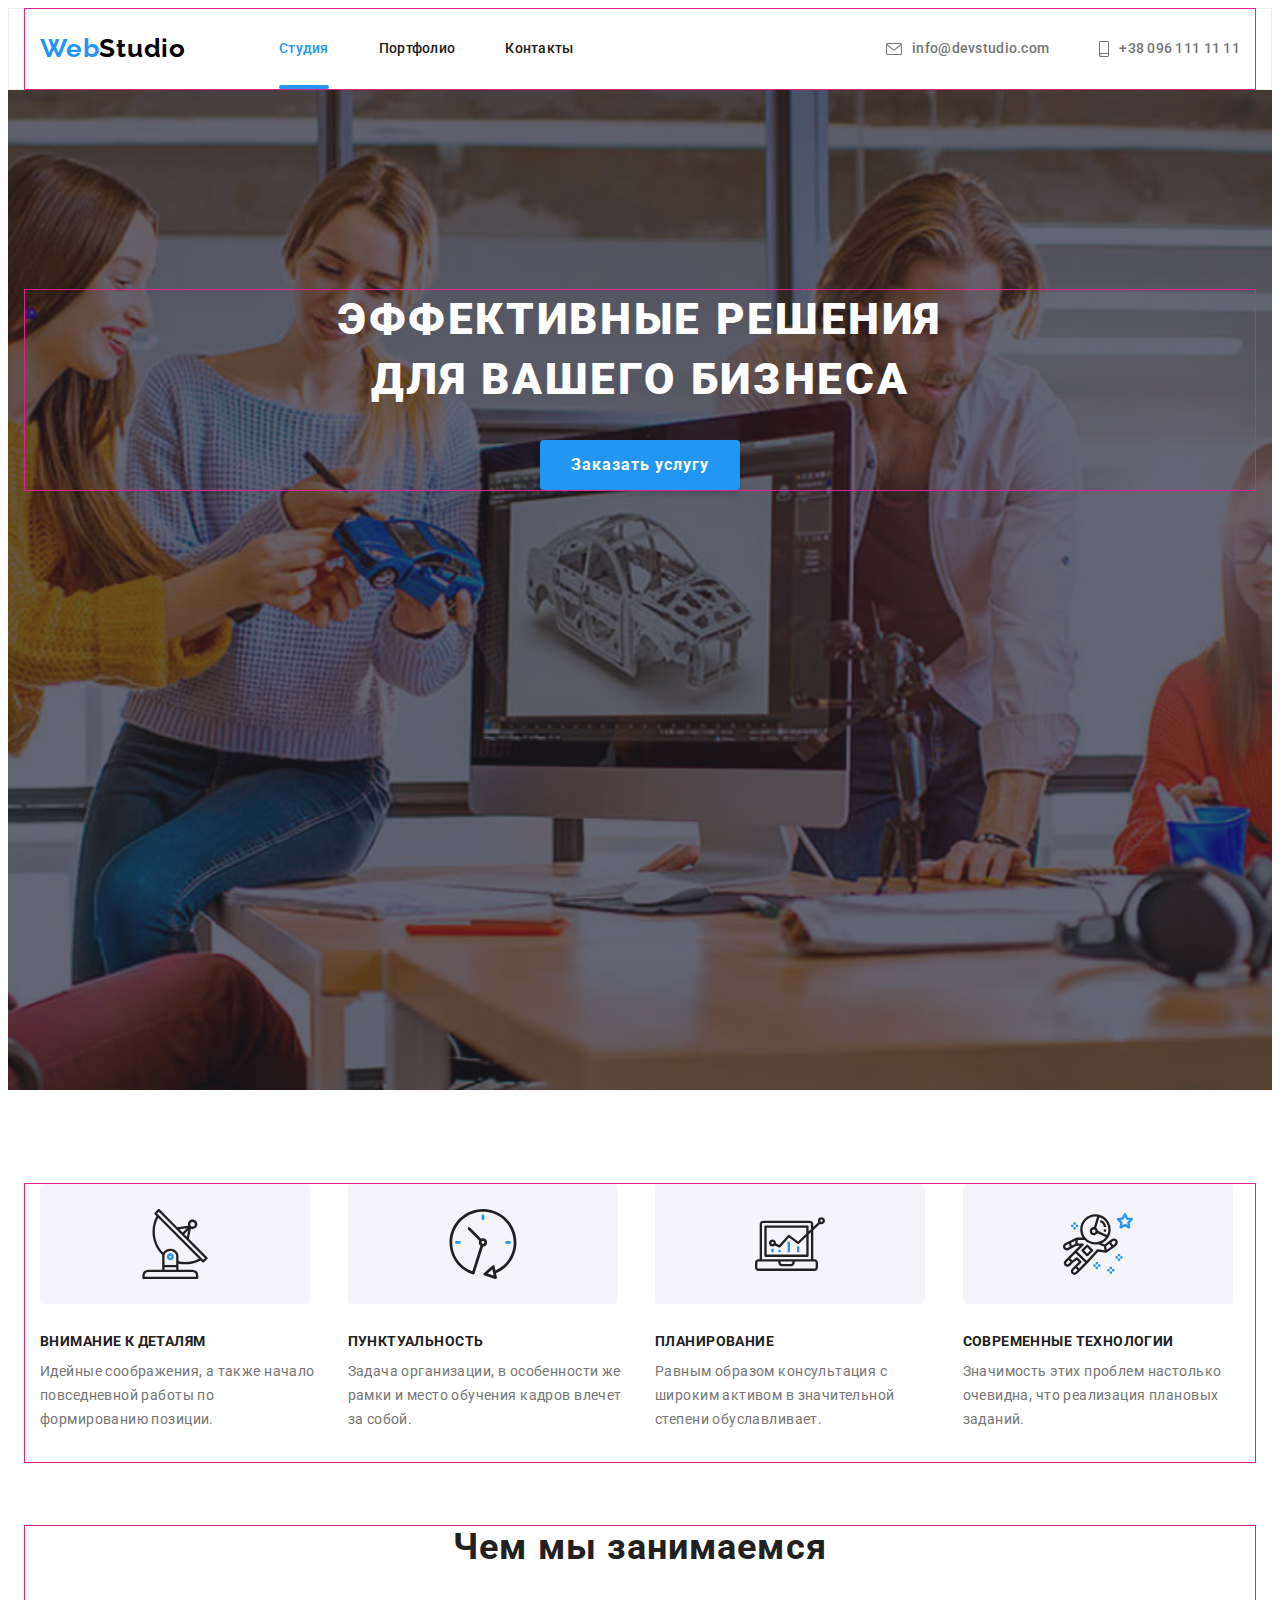
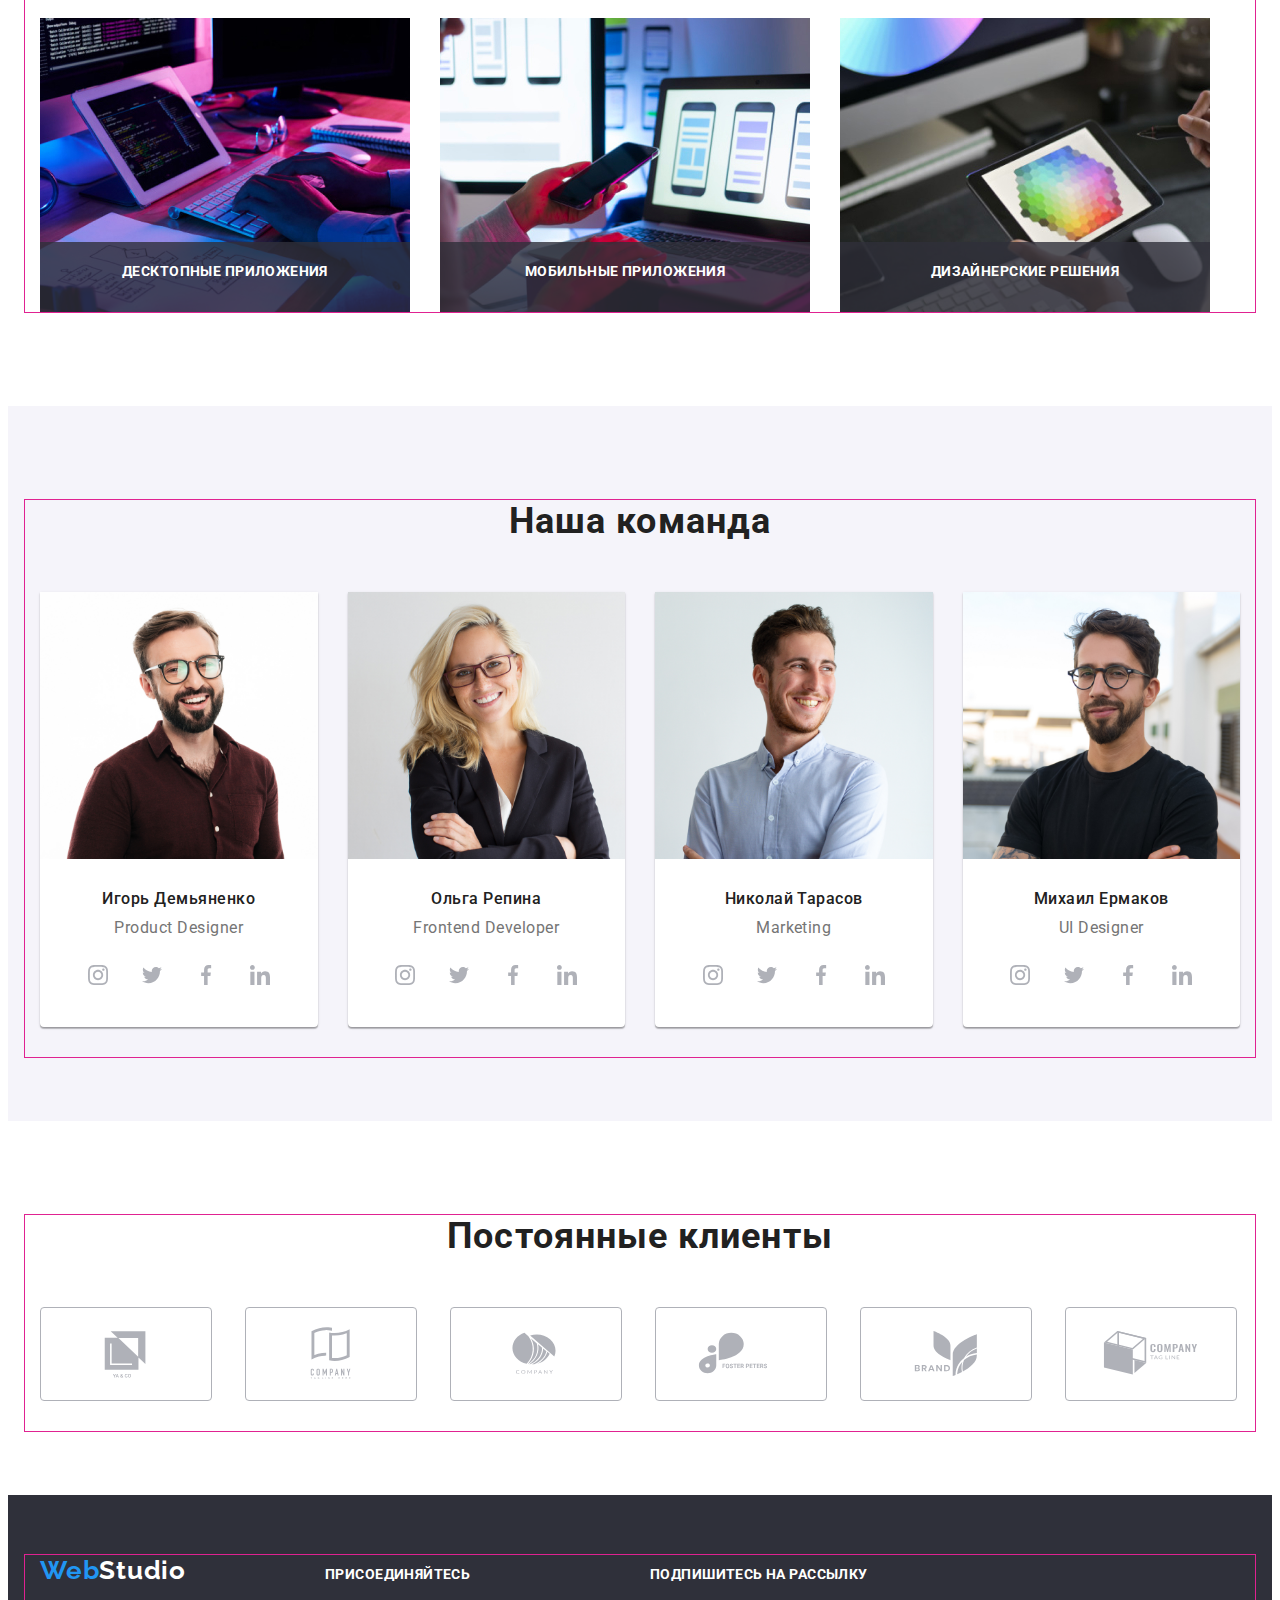
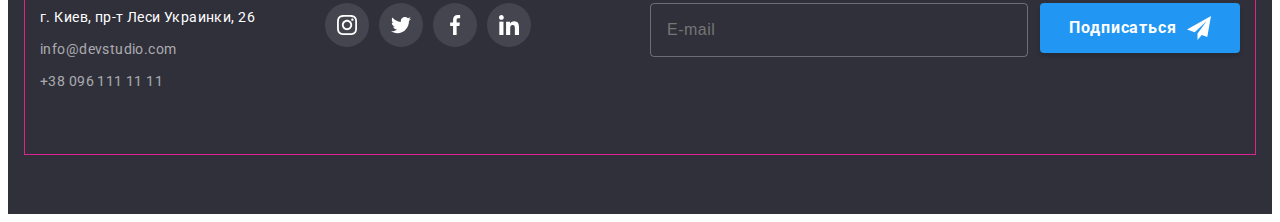
==== index.html @ 2e489c4f "add modal" ====
<!DOCTYPE html>
<html lang="ru">
<head>
    <meta charset="UTF-8">
    <meta http-equiv="X-UA-Compatible" content="IE=edge">
    <meta name="viewport" content="width=device-width, initial-scale=1.0">
    <link rel="preconnect" href="https://fonts.googleapis.com">
    <link rel="preconnect" href="https://fonts.gstatic.com" crossorigin>
    <link href="https://fonts.googleapis.com/css2?family=Raleway:wght@700&family=Roboto:wght@400;500;700;900&display=swap"
        rel="stylesheet">
        <link rel="stylesheet" href="https://cdnjs.cloudflare.com/ajax/libs/modern-normalize/1.1.0/modern-normalize.min.css"
            integrity="sha512-wpPYUAdjBVSE4KJnH1VR1HeZfpl1ub8YT/NKx4PuQ5NmX2tKuGu6U/JRp5y+Y8XG2tV+wKQpNHVUX03MfMFn9Q=="
            crossorigin="anonymous" referrerpolicy="no-referrer" />
       <link rel="stylesheet" href="./css/main.min.css">
    <title>Студия</title>
</head>
<body>
   <header class="header">
       <div class="container container--top">
       <nav class="navigation">
           <a href="" lang="en" class="logo logo--dark link"> <span class="logo__accent">Web</span>Studio</a>
           <ul class="nav-list list"> 
               <li class="nav__item"><a href="" class="nav__link link current">Студия</a></li>
               <li class="nav__item"><a href="./portfolio.html" class="nav__link link">Портфолио</a></li>
               <li class="nav__item"><a href="" class="nav__link link">Контакты</a></li>
           </ul>
       </nav>
            <ul class="list-contacts list">
                <li class="list-contacts__item list-contacts__item--top">
                    <a href="mailto:info@devstudio.com" class="list-contacts__link link current "> 
                <svg class="list-contacts__icon icon-envelope" width="16" height="12">
                    <use href="./images/icons.svg#icon-envelope"></use>
                </svg>  info@devstudio.com</a>
                </li>
                <li class="list-contacts__item">
                        <a href="tel:+380961111111" class="list-contacts__link link ">
                        <svg class="list-contacts__icon icon-smartphone" width="10" height="16">
                            <use href="./images/icons.svg#icon-smartphone"></use>
                        </svg> +38 096 111 11 11</a>
                    </li>
            </ul>
        </div>
          </header>
   <main>
      <section class="hero section">
          <div class="container ">
          <h1 class="hero__title title title--light">Эффективные решения для вашего бизнеса</h1>
          <button type="button" class="hero__btn btn" data-modal-open >Заказать услугу</button>
          </div>
      </section> 
      <section class="feature section">
        <div class="container">
          <h2  class="feature-top__title title title--dark visually-hidden">Преимущества</h2>
          <ul class="feature-list list">
              <li class="feature-list__item">
                  <div class="feature-gallery">
                    <svg class="feature-gallery__icon icon-antenna" width="70" height="70">
                    <use href="./images/icons.svg#icon-antenna-1"></use>
                </svg></div>
                  <h3 class="feature-bottom__title title title--dark">Внимание к деталям</h3>
                  <p class="feature__text">Идейные соображения, а также начало повседневной работы по формированию позиции.</p>
              </li>
              <li class="feature-list__item">
                <div class="feature-gallery">
                <svg class="feature-gallery__icon icon-clock" width="70" height="70">
                    <use href="./images/icons.svg#icon-clock-1"></use>
                </svg></div>
                  <h3 class="feature-bottom__title title title--dark">Пунктуальность</h3>
                  <p class="feature__text">Задача организации, в особенности  же рамки и место обучения кадров  влечет за собой.</p>
              </li>
              <li class="feature-list__item">
                <div class="feature-gallery">
                <svg class="feature-gallery__icon icon-diagram" width="70" height="70">
                    <use href="./images/icons.svg#icon-diagram-1"></use>
                </svg></div>
                  <h3 class="feature-bottom__title title title--dark">Планирование</h3>
                  <p class="feature__text">Равным образом консультация с  широким активом в значительной степени обуславливает.</p>
              </li>
              <li class="feature-list__item">
                <div class="feature-gallery">
                <svg class="feature-gallery__icon icon-astronaut" width="70" height="70">
                    <use href="./images/icons.svg#icon-astronaut-1"></use>
                </svg></div>
                  <h3 class="feature-bottom__title title title--dark">Современные технологии</h3>
                  <p class="feature__text">Значимость этих проблем настолько  очевидна, что реализация плановых заданий.</p>
              </li>
          </ul>
          </div>
      </section>
      <section class="work section">
          <div class="container">
          <h2 class="work-top__title title title--dark">Чем мы занимаемся</h2>
          <ul class="work-list list">
              <li class="work-list__item">
                <div class="work-thumb">
                    <img src="./images/box1.jpg" alt="работа с ноутбуками" width="370">
                <div class="work-thumb__title">
                    <h3 class="work-bottom__title title title--light">Десктопные приложения</h3>
                </div>
                </div>
            </li>
              <li class="work-list__item">
                  <div class="work-thumb">
                  <img src="./images/box2.jpg" alt="работа со сматрфоном" width="370">
                <div class="work-thumb__title">
                    <h3 class="work-bottom__title title title--light">Мобильные приложения</h3>
                </div>
                </div>
            </li>
              <li class="work-list__item">
                  <div class="work-thumb">
                  <img src="./images/box3.jpg" alt="работа с планшетом" width="370">
                <div class="work-thumb__title">
                    <h3 class="work-bottom__title title title--light">Дизайнерские решения</h3>
                </div>
                </div>
            </li>
          </ul>
        </div>
      </section>
      <section class="team section">
          <div class="container">
          <h2 class="team-top__title title title--dark">Наша команда</h2>
          <ul class="team-list list">
              <li class="team-list__item">
                  <img class="team-list__img" src="./images/photo1.jpg" alt="Product Designer" width="270">
                  <h3 class="team-bottom__title title title--dark">Игорь Демьяненко</h3>
                  <p lang="en" class="team-list__text">Product Designer</p>
                  <ul class="soc-list  list">
                      <li class="soc-list__item "><a class="soc-list__link soc-list__link--white" href="">
                          <svg class="soc-list__icon soc-list__icon--grey" width="20" height="20">
                        <use href="./images/icons.svg#icon-instagram-2"></use>
                    </svg></a></li>
                      <li class="soc-list__item "><a class="soc-list__link soc-list__link--white" href="">
                          <svg class="soc-list__icon soc-list__icon--grey" width="20" height="20">
                        <use href="./images/icons.svg#icon-twitter-1"></use>
                    </svg></a></li>
                      <li class="soc-list__item "><a class="soc-list__link soc-list__link--white" href="">
                          <svg class="soc-list__icon soc-list__icon--grey" width="20" height="20">
                        <use href="./images/icons.svg#icon-facebook-1"></use>
                    </svg></a></li>
                      <li class="soc-list__item "><a class="soc-list__link soc-list__link--white" href="">
                          <svg class="soc-list__icon soc-list__icon--grey" width="20" height="20">
                        <use href="./images/icons.svg#icon-linkedin-1"></use>
                    </svg></a></li>
                  </ul>
              </li>
              <li class="team-list__item">
                  <img class="team-list__img" src="./images/photo2.jpg" alt="Ольга Репин" width="270">
                  <h3 class="team-bottom__title title title--dark">Ольга Репина</h3>
                  <p lang="en" class="team-list__text">Frontend Developer</p>
                <ul class="soc-list  list">
                    <li class="soc-list__item "><a class="soc-list__link soc-list__link--white " href="">
                            <svg class="soc-list__icon soc-list__icon--grey" width="20" height="20">
                                <use href="./images/icons.svg#icon-instagram-2"></use>
                            </svg></a></li>
                    <li class="soc-list__item "><a class="soc-list__link soc-list__link--white" href="">
                            <svg class="soc-list__icon soc-list__icon--grey" width="20" height="20">
                                <use href="./images/icons.svg#icon-twitter-1"></use>
                            </svg></a></li>
                    <li class="soc-list__item "><a class="soc-list__link soc-list__link--white" href="">
                            <svg class="soc-list__icon soc-list__icon--grey" width="20" height="20">
                                <use href="./images/icons.svg#icon-facebook-1"></use>
                            </svg></a></li>
                    <li class="soc-list__item "><a class="soc-list__link soc-list__link--white" href="">
                            <svg class="soc-list__icon soc-list__icon--grey" width="20" height="20">
                                <use href="./images/icons.svg#icon-linkedin-1"></use>
                            </svg></a></li>
                </ul>
              </li>
              <li class="team-list__item">
                  <img class="team-list__img" src="./images/photo3.jpg" alt="Николай Тарасов" width="270">
                  <h3 class="team-bottom__title title title--dark">Николай Тарасов</h3>
                  <p lang="en" class="team-list__text">Marketing</p>
                <ul class="soc-list  list">
                    <li class="soc-list__item"><a class="soc-list__link soc-list__link--white" href="">
                            <svg class="soc-list__icon soc-list__icon--grey" width="20" height="20">
                                <use href="./images/icons.svg#icon-instagram-2"></use>
                            </svg></a></li>
                    <li class="soc-list__item"><a class="soc-list__link soc-list__link--white" href="">
                            <svg class="soc-list__icon soc-list__icon--grey" width="20" height="20">
                                <use href="./images/icons.svg#icon-twitter-1"></use>
                            </svg></a></li>
                    <li class="soc-list__item"><a class="soc-list__link soc-list__link--white" href="">
                            <svg class="soc-list__icon soc-list__icon--grey" width="20" height="20">
                                <use href="./images/icons.svg#icon-facebook-1"></use>
                            </svg></a></li>
                    <li class="soc-list__item"><a class="soc-list__link soc-list__link--white" href="">
                            <svg class="soc-list__icon soc-list__icon--grey" width="20" height="20">
                                <use href="./images/icons.svg#icon-linkedin-1"></use>
                            </svg></a></li>
                </ul>
              </li>
              <li class="team-list__item">
                  <img class="team-list__img" src="./images/photo4.jpg" alt="Михаил Ермаков" width="270">
                  <h3 class="team-bottom__title title title--dark">Михаил Ермаков</h3>
                  <p lang="en" class="team-list__text">UI Designer</p>
                <ul class="soc-list  list">
                    <li class="soc-list__item"><a class="soc-list__link soc-list__link--white" href="">
                            <svg class="soc-list__icon soc-list__icon--grey" width="20" height="20">
                                <use href="./images/icons.svg#icon-instagram-2"></use>
                            </svg></a></li>
                    <li class="soc-list__item"><a class="soc-list__link soc-list__link--white" href="">
                            <svg class="soc-list__icon soc-list__icon--grey" width="20" height="20">
                                <use href="./images/icons.svg#icon-twitter-1"></use>
                            </svg></a></li>
                    <li class="soc-list__item"><a class="soc-list__link soc-list__link--white" href="">
                            <svg class="soc-list__icon soc-list__icon--grey" width="20" height="20">
                                <use href="./images/icons.svg#icon-facebook-1"></use>
                            </svg></a></li>
                    <li class="soc-list__item"><a class="soc-list__link soc-list__link--white" href="">
                            <svg class="soc-list__icon soc-list__icon--grey" width="20" height="20">
                                <use href="./images/icons.svg#icon-linkedin-1"></use>
                            </svg></a></li>
                </ul>
              </li>
          </ul>
        </div>
      </section>
      <section class="clients section">
        <div class="container">
            <h2 class="clients-top__title title title--dark">Постоянные клиенты</h2>
            <ul class="logo-list list">
                <li class="logo-list__item"><a class="logo-list__link" href="">
                    <svg class="logo-list__icon" width="106" height="60">
                        <use href="./images/icons.svg#icon-Logo"></use>
                    </svg>
                </a></li>
                <li class="logo-list__item"><a class="logo-list__link" href="">
                    <svg class="logo-list__icon" width="106" height="60">
                        <use href="./images/icons.svg#icon-Logo1"></use>
                    </svg>
                </a></li>
                <li class="logo-list__item"><a class="logo-list__link" href="">
                    <svg class="logo-list__icon" width="106" height="60">
                        <use href="./images/icons.svg#icon-Logo2"></use>
                    </svg>
                </a></li>
                <li class="logo-list__item "><a class="logo-list__link" href="">
                    <svg class="logo-list__icon" width="106" height="60">
                        <use href="./images/icons.svg#icon-Logo3"></use>
                    </svg>
                </a></li>
                <li class="logo-list__item"><a class="logo-list__link" href="">
                    <svg class="logo-list__icon" width="106" height="60">
                        <use href="./images/icons.svg#icon-Logo4"></use>
                    </svg>
                </a></li>
                <li class="logo-list__item"><a class="logo-list__link" href="">
                    <svg class="logo-list__icon" width="106" height="60">
                        <use href="./images/icons.svg#icon-Logo5"></use>
                    </svg>
                </a></li>
            </ul>
        </div>
      </section>
   </main>
   <footer class="footer">
       <div class="container container--bottom">
           <div class="footer-content">
           <div class="footer-address">
    <a href="" lang="en" class="logo logo--light link"><span class="logo__accent">Web</span>Studio</a>
       <address class="top-address">
        <ul class="address-list list">
            <li class="address-list__item address">г. Киев, пр-т Леси Украинки, 26</li>
            <li class="address-list__item mail"><a href="mailto:info@devstudio.com" class="address-list__link link">info@devstudio.com</a></li>
             <li class="address-list__item"><a href="tel:+380961111111" class="address-list__link link">+38 096 111 11 11</a></li>
        </ul>
    </address></div>
    <div class="social">
    <p class="social-text">присоединяйтесь</p>
    <ul class="soc-list list">
        <li class="soc-list__item"><a class="soc-list__link soc-list__link--grey" href="">
            <svg class="soc-list__icon soc-list__icon--white" width="20" height="20">
            <use href="./images/icons.svg#icon-instagram-2"></use>
        </svg></a></li>
        <li class="soc-list__item"><a class="soc-list__link soc-list__link--grey"  href="">
            <svg class="soc-list__icon soc-list__icon--white" width="20" height="20">
            <use href="./images/icons.svg#icon-twitter-1"></use>
        </svg></a></li>
        <li class="soc-list__item"><a class="soc-list__link soc-list__link--grey"  href="">
            <svg class="soc-list__icon soc-list__icon--white" width="20" height="20">
            <use href="./images/icons.svg#icon-facebook-1"></use>
        </svg></a></li>
        <li class="soc-list__item"><a class="soc-list__link soc-list__link--grey"  href="">
            <svg class="soc-list__icon soc-list__icon--white" width="20" height="20">
            <use href="./images/icons.svg#icon-linkedin-1"></use>
        </svg></a></li>
    </ul></div></div>
    <div class="form">
        <p class="form__text">Подпишитесь на рассылку</p>
            <form class="form__content">
            <input 
            type="email"
            class="form__input"
            name="user-email"
            placeholder="E-mail">
            <button type="submit" class="form-btn btn">Подписаться
                <svg class="form-icon" width="24" height="24">
                    <use href="./images/icons.svg#icon-icon-send1"></use>
                </svg>
            </button>
        </form>
        </div>
        </div>
       </footer>
       <div class="backdrop is-hidden" data-modal>
           <div class="modal">
               <svg class="modal-close" width="18" height="18" data-modal-close>
                <use href="./images/icons.svg#icon-close-black-18dp-2-1"></use>
               </svg>
               <p class="modal__text">Оставьте свои данные, мы вам перезвоним</p>
               <form>
                <div class="modal-field">
                    <label for="name" class="modal-field__label">Имя</label>
                    <div class="modal-input-wrap">
                    <input
                     type="text"
                     name="name"
                     id="name"
                     class="modal-field__input" />
                    <svg class="modal-field__icon" width="18" height="18">
                        <use href="./images/icons.svg#icon-person-black-18dp-1"></use>
                    </svg></div>
                </div>
                <div class="modal-field">
                    <label for="tel" class="modal-field__label">Телефон</label>
                    <div class="modal-input-wrap">
                    <input
                     type="tel"
                     name="tel"
                     id="tel" 
                     class="modal-field__input"/>
                    <svg class="modal-field__icon" width="18" height="18">
                        <use href="./images/icons.svg#icon-phone-black-18dp-1"></use>
                    </svg></div>
                </div>
                <div class="modal-field">
                    <label for="email" class="modal-field__label">Почта</label>
                    <div class="modal-input-wrap">
                    <input 
                     type="email"
                     name="email"
                     id="email"
                     class="modal-field__input"
                     />
                    <svg  class="modal-field__icon" width="18" height="18">
                        <use href="./images/icons.svg#icon-email-black-18dp-1"></use>
                    </svg></div>
                </div>
                <div class="modal-area">
                    <label for="text" class="modal-field__label">Комментарий</label>
                <textarea
                    name="text"
                    id="text"
                    placeholder="Введите текст"
                    class="modal-area__input"
                ></textarea>
                </div>
                <div class="modal-check">
                    <input
                    type="checkbox" 
                    class="modal-check__input visually-hidden"
                    id="checkbox"
                    name="policy" 
                    value="policy" />
                    <label for="checkbox" 
                    class="modal-check__label">Соглашаюсь с рассылкой и принимаю<a href="" class="modal-check__link">Условия договора</a>
                    </label>
                </div>
                <button type="submit" class="modal-btn">Отправить</button>
               </form>
           </div>
       </div>
    <script src="./js/modal.js"></script>
</body>
</html>
---- css/main.min.css ----
body{font-family:'Roboto',sans-serif;font-size:14px;color:var(--top-text-color);background-color:var(--body-color)}.link{text-decoration:none}.list{list-style:none}.is-hidden{opacity:0;pointer-events:none;visibility:hidden}p,h1,h2,h3,h4,h5,h6{margin:0}ul,ol{padding-left:0;margin:0}img{display:block;max-width:100%;height:auto}:root{--body-color:#ffffff;--logo-top-color: #000000;--logo-bottom-color:#FFFFFF;--accent-color: #2196F3;--header-color:  #212121;--hover-color:#2196F3;--current-color:#2196F3;--hero-color:#2F303A;--top-title-color:  #FFFFFF;--bottom-title-color: #212121;--second-title-color:#212121;--third-title-color:#212121;--top-btn-color: #FFFFFF;--hover-btn-color:#188CE8;--second-btn-color: #212121;--bacground-btn-color:#F5F4FA;--top-text-color:#757575;--bottom-text-color: #757575;--second-text-color:#757575;--team-color:#FFFFFF;--team-fon-color:#F5F4FA;--footer-color:#2F303A;--address-color:#FFFFFF;--contacts-color: rgba(255, 255, 255, 0.6);--portfolio-fon-color:#FFFFFF;--first-margin:30px;--second-margin:30px;--duration:250ms;--time-function:cubic-bezier(0.4, 0, 0.2, 1)}.visually-hidden{position:absolute;white-space:nowrap;width:1px;height:1px;overflow:hidden;border:0;padding:0;clip:rect(0 0 0 0);clip-path:inset(50%);margin:-1px}.container{width:100%;padding-left:15px;padding-right:15px;margin:0 auto;outline:1px solid #e02291}@media screen and (min-width: 480px){.container{max-width:480px}}@media screen and (min-width: 768px){.container{max-width:768px}}@media screen and (min-width: 1200px){.container{max-width:1200px}}.container--top{display:flex;align-items:center}@media screen and (min-width: 1200px){.container--bottom{display:flex;align-items:baseline}}.section{padding-top:60px;padding-bottom:60px}@media screen and (min-width: 1200px){.section{padding-top:94px;padding-bottom:94px}}.logo{font-family:'Raleway','Tahoma', sans-serif;font-weight:700;font-size:24px;line-height:1.17;text-align:center;letter-spacing:0.03em}@media screen and (min-width: 1200px){.logo{font-size:26px;line-height:1.19}}.logo--dark{padding-top:26px;padding-bottom:26px;color:var(--logo-top-color)}@media screen and (min-width: 1200px){.logo--dark{padding-top:24px;padding-bottom:24px}}.logo--light{display:block;margin-bottom:20px;color:var(--logo-bottom-color)}@media screen and (min-width: 1200px){.logo--light{text-align:start}}.logo__accent{font-family:'Raleway','Tahoma', sans-serif;font-weight:700;font-size:26px;line-height:1.19;letter-spacing:0.03em;color:var(--accent-color)}.list-contacts{margin-left:auto}@media screen and (min-width: 1200px){.list-contacts{display:flex;justify-content:center}}.list-contacts__item{align-items:center;margin-left:auto}@media screen and (min-width: 1200px){.list-contacts__item{display:flex}}@media screen and (min-width: 1200px){.list-contacts__item+.list-contacts__item{margin-left:50px}}.list-contacts__link{font-weight:500;font-size:12px;line-height:1.17;letter-spacing:0.02em;display:flex;align-items:center;color:var(--top-text-color);transition:color var(--duration) var(--time-function)}.list-contacts__link:hover,.list-contacts__link:focus{color:var(--hover-color)}@media screen and (min-width: 1200px){.list-contacts__link{padding-top:32px;padding-bottom:32px;font-size:14px;line-height:1.14}}@media screen and (min-width: 768px) and (max-width: 1199px){.list-contacts__item--top{margin-bottom:10px}}.list-contacts__icon{display:block;cursor:pointer;margin-right:10px;fill:var(--top-text-color)}.list-contacts__link:hover .icon-envelope,.list-contacts__link:focus .icon-envelope,.list-contacts__link:hover .icon-smartphone,.list-contacts__link:focus .icon-smartphone{fill:var(--hover-color)}.btn{font-family:inherit;font-weight:700;font-size:16px;line-height:1.88;text-align:center;letter-spacing:0.06em;display:flex;justify-content:center;align-items:center;margin:0 auto;min-width:200px;height:50px;border:1px solid transparent;border-radius:4px;box-shadow:0px 4px 4px rgba(0,0,0,0.15);color:var(--top-btn-color);background-color:var(--accent-color)}.title{font-family:'Roboto'}.title--dark{color:var(--second-title-color)}.title--light{color:#FFFFFF}.hero__title{font-weight:900;font-size:26px;line-height:1.62;text-align:center;letter-spacing:0.06em;text-transform:uppercase;display:inline-block;width:360px;margin-bottom:var(--second-margin)}@media screen and (min-width: 1200px){.hero__title{font-weight:900;font-size:44px;line-height:1.36;letter-spacing:0.06em;text-transform:uppercase;text-align:center;display:inline-block;width:696px;margin-bottom:var(--second-margin)}}.work-top__title,.team-top__title,.clients-top__title{font-size:28px;line-height:1.18;text-align:center;letter-spacing:0.03em;margin-bottom:30px}@media screen and (min-width: 1200px){.work-top__title,.team-top__title,.clients-top__title{font-size:36px;line-height:1.17;margin-bottom:50px}}.feature-bottom__title,.work-bottom__title{font-size:14px;line-height:1.14;letter-spacing:0.03em;text-transform:uppercase;text-align:center;margin-bottom:10px}@media screen and (min-width: 768px){.feature-bottom__title,.work-bottom__title{text-align:start}}.soc-list{display:flex;justify-content:center}.soc-list__item+.soc-list__item{margin-left:10px}.soc-list__link{display:flex;width:44px;height:44px;border-radius:50%;justify-content:center;align-items:center;transition:background-color var(--duration) var(--time-function)}.soc-list__link:hover,.soc-list__link:focus{background-color:var(--hover-color)}.soc-list__link--white{background-color:#FFFFFF}.soc-list__link--grey{background-color:rgba(255,255,255,0.1)}.soc-list__icon{transition:fill var(--duration) var(--time-function)}.soc-list__link:hover .soc-list__icon,.soc-list__link:focus .soc-list__icon{fill:#FFFFFF}.soc-list__icon--grey{fill:#AFB1B8}.soc-list__icon--white{fill:#FFFFFF}.header{border:1px solid #ECECEC}@media screen and (max-width: 767px){.header{display:none}}@media screen and (min-width: 768px){.navigation{display:flex}}@media screen and (min-width: 768px){.nav-list{display:flex;align-items:center;margin-left:88px}}@media screen and (min-width: 1200px){.nav-list{margin-left:93px}}@media screen and (min-width: 768px){.nav__item+.nav__item{margin-left:50px}}@media screen and (min-width: 768px){.nav__link{position:relative;font-weight:500;font-size:14px;line-height:1.14;letter-spacing:0.02em;display:block;padding-top:32px;padding-bottom:32px;color:var(--header-color);transition:color var(--duration) var(--time-function)}.nav__link:hover,.nav__link:focus{color:var(--hover-color)}.nav__link.current{color:var(--current-color)}}.nav__link.current::after{position:absolute;bottom:0;content:"";width:100%;height:4px;border-radius:2px;display:block;background-color:var(--current-color)}.hero{padding-top:118px;padding-bottom:118px;text-align:center;max-width:480px;height:400;margin-left:auto;margin-right:auto;background-image:linear-gradient(rgba(47,48,58,0.4), rgba(47,48,58,0.4)),url(../images/hero.jpg);background-repeat:no-repeat;background-position:center;background-size:cover}@media screen and (min-width: 768px){.hero{max-width:768px}}@media screen and (min-width: 1200px){.hero{padding-top:200px;padding-bottom:200px;max-width:1600px;height:600px}}.hero__btn{transition:background-color var(--duration) var(--time-function),color var(--duration) var(--time-function)}.hero__btn:hover,.hero__btn:focus{background-color:var(--hover-btn-color)}@media screen and (min-width: 1200px){.feature{padding-bottom:47px}}.feature-list{margin-bottom:-30px}@media screen and (min-width: 768px){.feature-list{display:flex;flex-wrap:wrap;margin-left:-30px}}@media screen and (min-width: 1200px){.feature-list{margin-left:-30px}}.feature-list__item{margin-bottom:30px}@media screen and (min-width: 768px){.feature-list__item{width:calc(100% / 2 - 30px);margin-left:30px}}@media screen and (min-width: 1200px){.feature-list__item{width:calc(100% / 4 - 30px);margin-left:30px}}.feature-gallery{display:flex;max-width:450px;height:120px;border-radius:4px;justify-content:center;align-items:center;margin-bottom:30px;background-color:var(--team-fon-color)}@media screen and (min-width: 768px){.feature-gallery{max-width:354px;height:120px}}@media screen and (min-width: 1200px){.feature-gallery{max-width:270px;height:120px}}.feature__text{font-size:14px;line-height:1.71;letter-spacing:0.03em;color:var(--top-text-color)}.work{padding-top:47px;display:none}@media screen and (min-width: 1200px){.work{display:block}}.work-list{display:flex}.work-list__item+.work-list__item{margin-left:var(--first-margin)}.work-thumb{position:relative}.work-thumb__title{position:absolute;bottom:0;display:flex;width:100%;height:70px;justify-content:center;align-items:center;background-color:rgba(47,48,58,0.8)}.team{background-color:var(--team-fon-color)}.team-list{margin-bottom:-30px}@media screen and (min-width: 768px){.team-list{display:flex;flex-wrap:wrap;margin-left:-30px}}@media screen and (min-width: 1200px){.team-list{margin-left:-30px}}.team-list__item{box-shadow:0px 1px 3px rgba(0,0,0,0.12),0px 1px 1px rgba(0,0,0,0.14),0px 2px 1px rgba(0,0,0,0.2);border-radius:0px 0px 4px 4px;overflow:hidden;padding-bottom:30px;margin-bottom:30px;background-color:var(--team-color)}@media screen and (min-width: 768px){.team-list__item{width:calc(100% / 2 - 30px);margin-left:30px}}@media screen and (min-width: 1200px){.team-list__item{width:calc(100% / 4 - 30px);margin-left:30px}}.team-list__img{margin-bottom:var(--second-margin);width:100%;height:auto}.team-bottom__title{font-family:'Roboto';font-weight:500;font-size:16px;line-height:1.19;text-align:center;letter-spacing:0.03em;margin-bottom:10px;color:var(--second-title-color)}.team-list__text{font-size:16px;line-height:1.19;text-align:center;letter-spacing:0.03em;margin-bottom:16px;color:var(--bottom-text-color)}.logo-list{display:flex;flex-wrap:wrap;margin-left:-30px;margin-bottom:-30px}@media screen and (min-width: 768px){.logo-list{margin-left:-30px}}@media screen and (min-width: 1200px){.logo-list{margin-left:-30px}}.logo-list__item{width:calc(100% / 2 - 30px);margin-left:30px;margin-bottom:30px}@media screen and (min-width: 768px){.logo-list__item{width:calc(100% / 3 - 30px);margin-left:30px}}@media screen and (min-width: 1200px){.logo-list__item{width:calc(100% / 6 - 30px);margin-left:30px}}.logo-list__link{outline:transparent;display:flex;justify-content:center;align-items:center;width:210px;height:92px;border:1px solid #AFB1B8;border-radius:4px;background-color:#FFFFFF;transition:background-color var(--duration) var(--time-function)}.logo-list__link:hover,.logo-list__link:focus{border-color:var(--accent-color)}@media screen and (min-width: 768px){.logo-list__link{width:226px}}@media screen and (min-width: 1200px){.logo-list__link{width:170px}}.logo-list__icon{fill:#AFB1B8;transition:fill var(--duration) var(--time-function)}.logo-list__link:hover .logo-list__icon,.logo-list__link:focus .logo-list__icon{fill:var(--hover-color)}.footer{padding-top:60px;padding-bottom:60px;background-color:var(--footer-color)}@media screen and (min-width: 768px){.footer-content{display:flex;justify-content:space-around;align-items:baseline}}.footer-address{text-align:center}.address-list{font-style:normal}.top-address{margin-bottom:60px}@media screen and (min-width: 1200px){.top-address{text-align:start}}.address{font-size:14px;line-height:1.71;letter-spacing:0.03em;margin-bottom:8px;color:var(--address-color)}.mail{margin-bottom:8px}.address-list__link{font-size:14px;line-height:1.71;letter-spacing:0.03em;color:var(--contacts-color);transition:color var(--duration) var(--time-function)}.address-list__link:hover,.address-list__link:focus{color:var(--hover-color)}.social{margin-bottom:60px}@media screen and (min-width: 1200px){.social{margin-left:70px}}.social-text{font-weight:700;font-size:14px;line-height:1.14;text-align:center;letter-spacing:0.03em;text-transform:uppercase;margin-bottom:20px;color:#FFFFFF}@media screen and (min-width: 1200px){.social-text{text-align:start}}.form{text-align:center}@media screen and (min-width: 1200px){.form{margin-left:auto}}.form__text{font-weight:700;line-height:1.14;text-align:center;letter-spacing:0.03em;text-transform:uppercase;margin-bottom:20px;color:#FFFFFF}@media screen and (min-width: 1200px){.form__text{text-align:start}}@media screen and (min-width: 1200px){.form__content{display:flex;justify-content:center;align-items:flex-start}}.form__input{font-weight:400;font-size:16px;line-height:1.25;letter-spacing:0.03em;min-width:450px;height:50px;border:1px solid rgba(255,255,255,0.3);border-radius:4px;padding-left:16px;margin-bottom:20px;color:rgba(255,255,255,0.6);background-color:transparent}@media screen and (min-width: 1200px){.form__input{min-width:358px}}.form-btn{color:var(--top-btn-color);background-color:var(--accent-color)}@media screen and (min-width: 1200px){.form-btn{margin-left:12px}}.form-icon{margin-left:10px}.backdrop{position:fixed;top:0;width:100%;height:100%;background-color:rgba(0,0,0,0.2);transition:opacity var(--duration) var(--time-function),visibility var(--duration) var(--time-function)}.backdrop.is-hidden .modal{transform:scale 0,5}.modal{position:absolute;top:50%;left:50%;width:528px;min-height:581px;box-shadow:0px 1px 3px rgba(0,0,0,0.12),0px 1px 1px rgba(0,0,0,0.14),0px 2px 1px rgba(0,0,0,0.2);border-radius:4px;padding:40px;background-color:#FFFFFF;transition:transform var(--duration) var(--time-function),visibility var(--duration) var(--time-function);transform:translate(-50%, -50%) scale(1)}.modal-close{width:30px;height:30px;border:1px solid rgba(0,0,0,0.1);border-radius:50%;position:absolute;top:8px;right:8px;padding:6px;fill:#000000;transition:fill var(--duration) var(--time-function)}.modal-close:hover,.modal-close:focus{fill:var(--accent-color)}.modal__text{font-weight:700;font-size:20px;line-height:1.15;text-align:center;letter-spacing:0.03em;margin-bottom:12px;color:#212121}.modal-field{margin-bottom:10px}.modal-field__label{font-weight:400;font-size:12px;line-height:1.17;letter-spacing:0.01em;display:block;margin-bottom:4px;color:#757575}.modal-input-wrap{position:relative}.modal-field__input{width:100%;height:40px;border:1px solid rgba(33,33,33,0.2);border-radius:4px;padding-left:42px;outline:none;transition:border-color var(--duration) var(--time-function)}.modal-field__input:focus{border-color:var(--accent-color)}.modal-field__icon{position:absolute;left:12px;top:50%;transform:translateY(-50%);transition:fill var(--duration) var(--time-function)}.modal-field__input:focus+.modal-field__icon{fill:var(--accent-color)}.modal-area{margin-bottom:20px}.modal-area__input{font-weight:400;font-size:12px;line-height:1.17;letter-spacing:0.01em;width:100%;height:120px;border:1px solid rgba(33,33,33,0.2);border-radius:4px;padding:12px 16px;resize:none;outline:none;color:rgba(117,117,117,0.5);transition:border-color var(--duration) var(--time-function)}.modal-area__input:focus{border-color:var(--accent-color)}.modal-check{display:flex;justify-content:center;align-items:center;margin-bottom:30px}.modal-check__input:checked+.modal-check__label::before{border:none;background-image:url(../images/check.svg);background-repeat:no-repeat;background-position:center;background-color:var(--accent-color)}.modal-check__label{font-weight:400;font-size:14px;line-height:1.71;letter-spacing:0.03em;display:flex;align-items:center;color:#757575}.modal-check__label::before{content:"";width:16px;height:15px;border-radius:2px;border:2px solid #212121;margin-right:7px;cursor:pointer;background-color:#FFFFFF}.modal-check__input:focus+.modal-check__label::before,.modal-check__input:hover+.modal-check__label::before{border-color:var(--accent-color)}.modal-check__link{font-weight:400;font-size:14px;line-height:1.71;letter-spacing:0.03em;text-decoration-line:underline;margin-left:3px;color:#2196F3}.modal-btn{position:relative;left:50%;transform:translateX(-50%);font-family:inherit;font-weight:700;font-size:16px;line-height:1.88;text-align:center;letter-spacing:0.06em;min-width:200px;height:50px;border:1px solid transparent;box-shadow:0px 4px 4px rgba(0,0,0,0.15);border-radius:4px;color:#FFFFFF;background-color:var(--accent-color);transition:background-color var(--duration) var(--time-function)}.modal-btn:hover,.modal-btn:focus{background-color:#188CE8}.portfolio-btn-list{display:flex;justify-content:center;margin-bottom:50px}.portfolio-btn-item+.portfolio-btn-item{margin-left:8px}.portfolio-btn{font-family:inherit;font-weight:500;font-size:16px;line-height:1.62;text-align:center;letter-spacing:0.03em;cursor:pointer;padding:6px 22px;border:1px solid #F5F4FA;border-radius:4px;color:var(--second-btn-color);background-color:var(--bacground-btn-color);transition:background-color var(--duration) var(--time-function),color var(--duration) var(--time-function),box-shadow var(--duration) var(--time-function)}.portfolio-btn:hover,.portfolio-btn:focus{border:1px solid #2196F3;box-shadow:0px 3px 1px rgba(0,0,0,0.1),0px 1px 2px rgba(0,0,0,0.08),0px 2px 2px rgba(0,0,0,0.12);border-radius:4px;color:var(--top-btn-color);background-color:var(--hover-color)}.current-btn{border:1px solid #2196F3;box-shadow:0px 3px 1px rgba(0,0,0,0.1),0px 1px 2px rgba(0,0,0,0.08),0px 2px 2px rgba(0,0,0,0.12);border-radius:4px;color:var(--top-btn-color);background-color:var(--current-color)}.portfolio-list{display:flex;flex-wrap:wrap;margin-left:-30px;margin-top:-30px}.portfolio-link{display:block;transition:box-shadow var(--duration) var(--time-function)}.portfolio-link:hover,.portfolio-link:focus{box-shadow:0px 1px 1px rgba(0,0,0,0.12),0px 4px 4px rgba(0,0,0,0.06),1px 4px 6px rgba(0,0,0,0.16)}.portfolio-item{display:block;flex-basis:calc(100% / 3 - 30px);margin-left:30px;margin-top:30px;cursor:pointer}.overlay{position:relative;overflow:hidden}.overlay-text{position:absolute;top:0;height:100%;padding:63px 24px;font-size:18px;line-height:1.56;letter-spacing:0.03em;color:#FFFFFF;background-color:rgba(33,150,243,0.9);transform:translateY(100%) scale(0, 0);transition:transform var(--duration) var(--time-function)}.portfolio-link:hover .overlay-text,.portfolio-link:focus .overlay-text{transform:translateY(0%) scale(1, 1)}.portfolio-content{padding:20px 24px;border:1px solid #EEEEEE;border-top:none}.portfolio-bottom-title{font-family:'Roboto';font-size:18px;line-height:2.0;letter-spacing:0.06em;margin-bottom:4px;color:var(--third-title-color);background-color:var(--portfolio-fon-color)}.portfolio-text{font-size:16px;line-height:1.88;letter-spacing:0.03em;color:var(--second-text-color);background-color:var(--portfolio-fon-color)}
/*# sourceMappingURL=main.min.css.map */
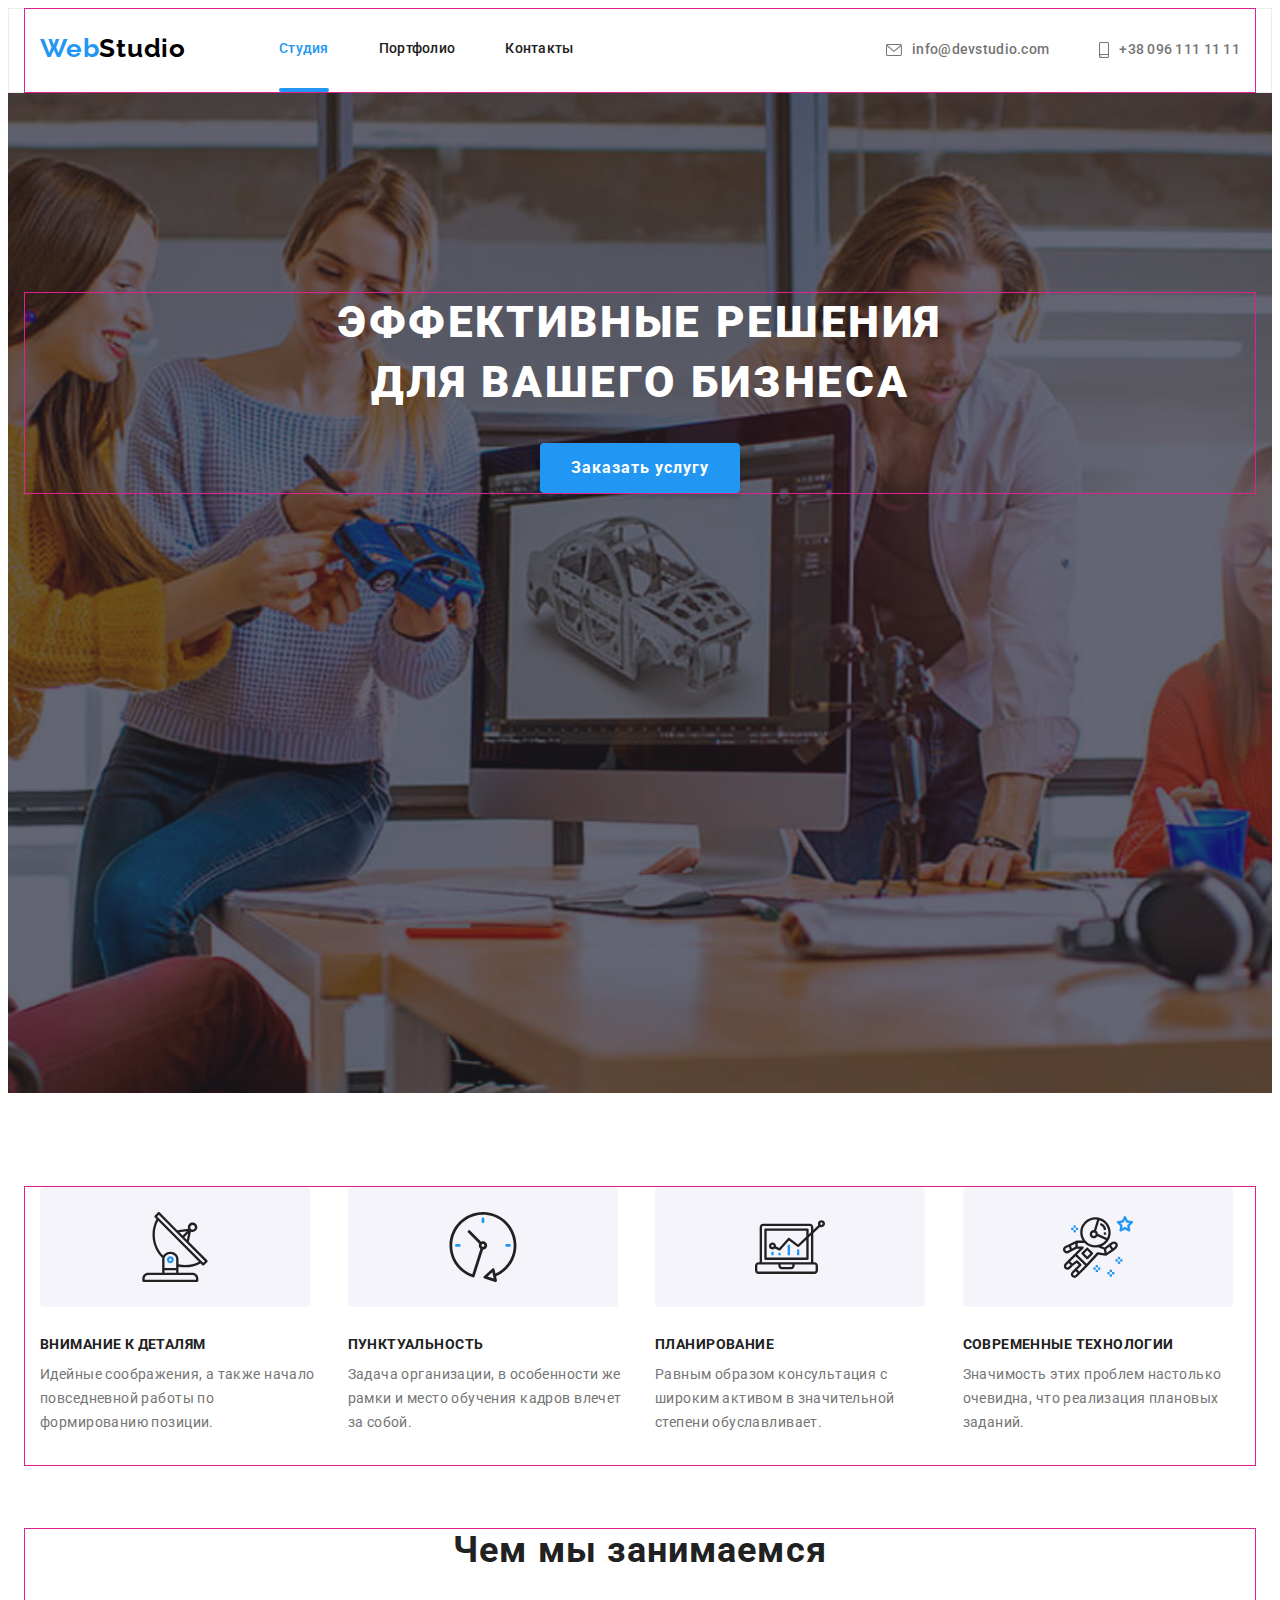
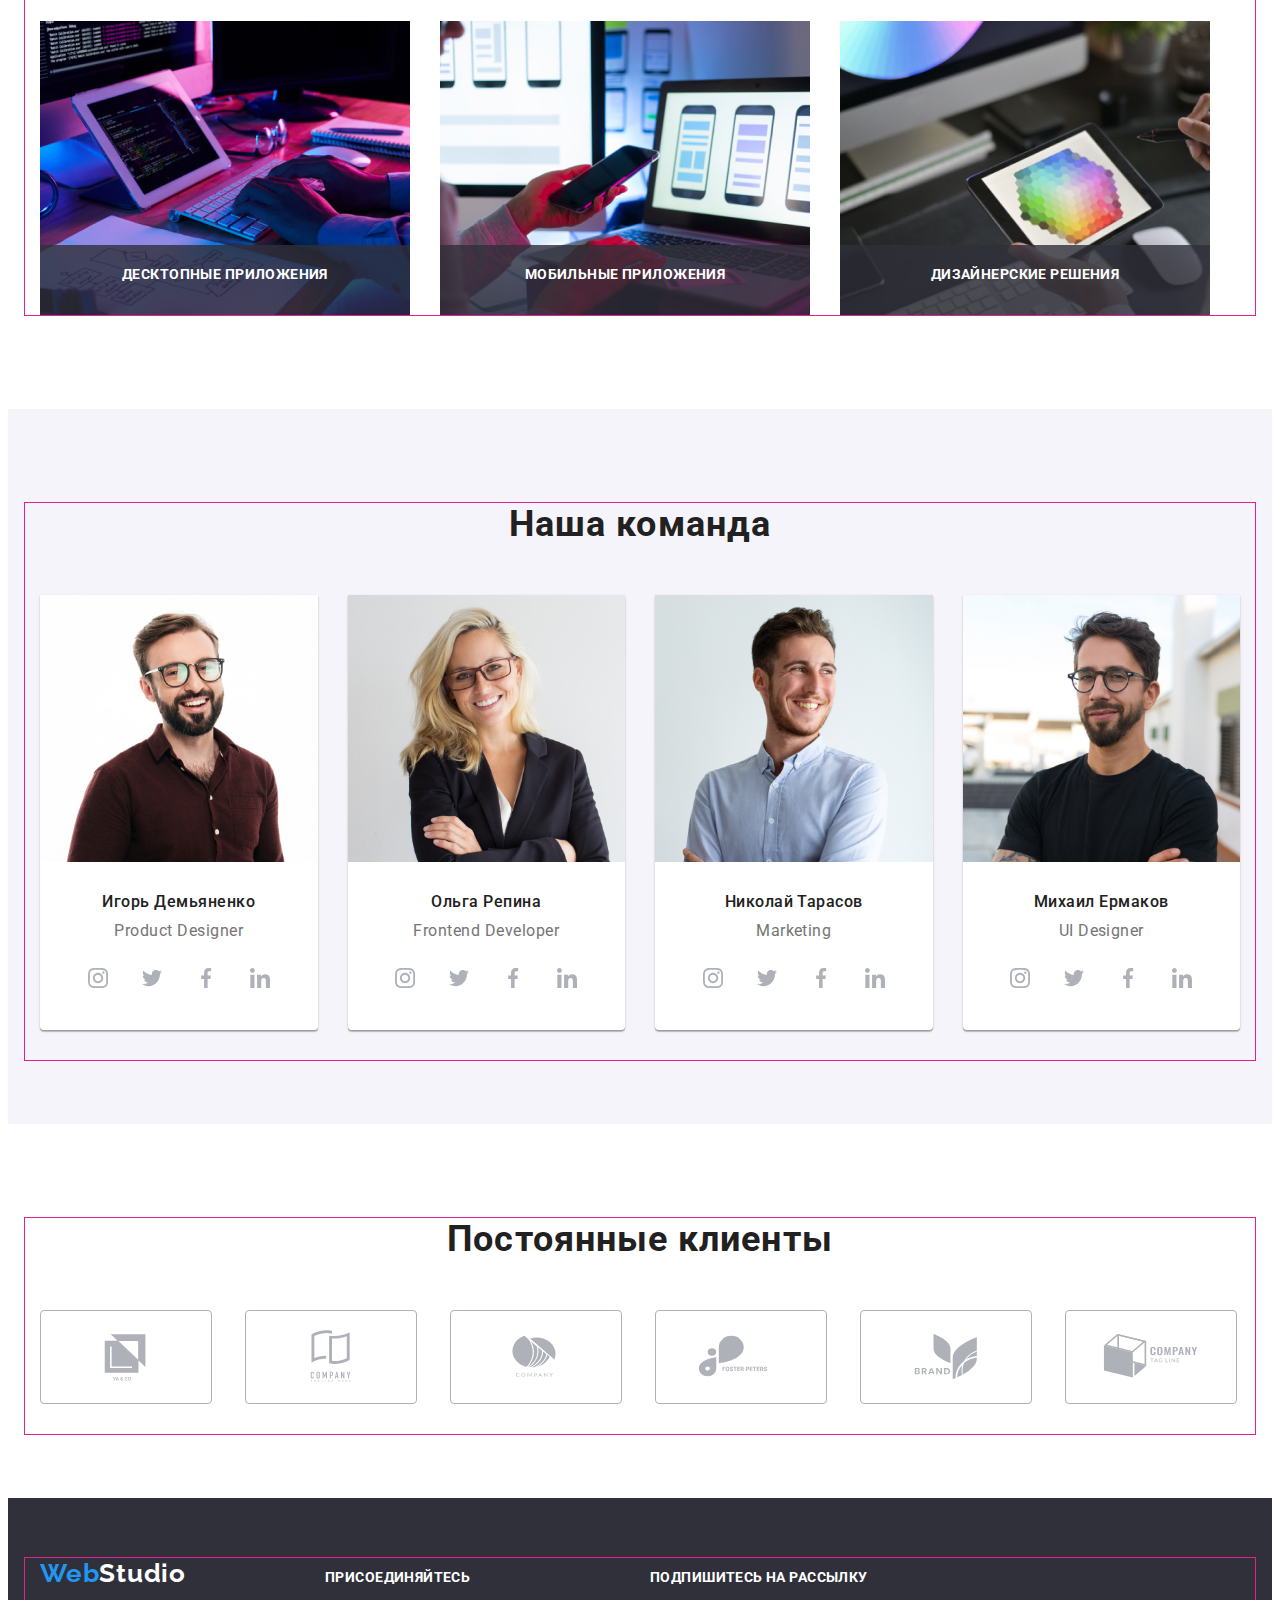
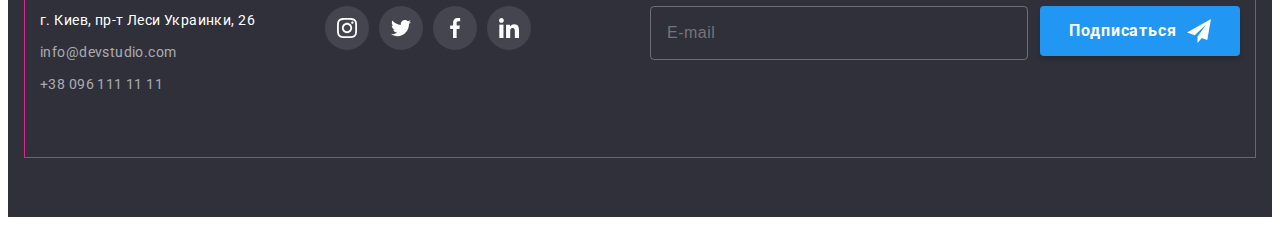
==== commit 60f161ad: "add mob menu" ====
--- a/index.html
+++ b/index.html
@@ -17,9 +17,16 @@
 <body>
    <header class="header">
        <div class="container container--top">
-       <nav class="navigation">
+               <nav class="navigation">
+                   <div class="mob-content">
            <a href="" lang="en" class="logo logo--dark link"> <span class="logo__accent">Web</span>Studio</a>
-           <ul class="nav-list list"> 
+                <button type="button" class="mob-open-btn">
+                <svg class="mob-open__icon" width="40" height="40">
+                    <use href="./images/icons.svg#icon-menu_40px"></use>
+                </svg>
+            </button>
+            </div>
+               <ul class="nav-list list"> 
                <li class="nav__item"><a href="" class="nav__link link current">Студия</a></li>
                <li class="nav__item"><a href="./portfolio.html" class="nav__link link">Портфолио</a></li>
                <li class="nav__item"><a href="" class="nav__link link">Контакты</a></li>
@@ -39,6 +46,48 @@
                         </svg> +38 096 111 11 11</a>
                     </li>
             </ul>
+        </div>
+        <div class="mob-menu is-hidden">
+            <div class="container">
+                <div class="mob-menu-top">
+            <button type="button" class="mob-close-btn">
+        <svg class="mob-close__icon" width="40" height="40">
+        <use href="./images/icons.svg#icon-close_40px"></use>
+        </svg>
+            </button>
+                <ul class="mob-nav-list list">
+                <li class="mob-nav-list__item"><a href="" class="mob-nav-list__link link current">Студия</a></li>
+                <li class="mob-nav-list__item"><a href="./portfolio.html" class="mob-nav-list__link link">Портфолио</a></li>
+                <li class="mob-nav-list__item"><a href="" class="mob-nav-list__link link">Контакты</a></li>
+            </ul></div>
+        
+        <div class="mob-menu-bottom">
+        <ul class="mob-contacts-list list">
+            <li class="mob-contacts-list__item">
+                <a href="tel:+380961111111" class="mob-contacts-list__link tel-link link ">
+                    +38 096 111 11 11</a>
+            </li>
+            <li class="mob-contacts-list__item">
+                <a href="mailto:info@devstudio.com" class="mob-contacts-list__link mail-link link">
+                     info@devstudio.com</a>
+            </li>
+        </ul>
+        <ul class="mob-soc-list list">
+             <li class="mob-soc-list__item"><a href="" target="_blank"
+                  rel="noopener noreferrer nofollow" class="mob-soc-list__link link ">
+                Instagram</a></li>
+            <li class="mob-soc-list__item"><a href="" target="_blank"
+                  rel="noopener noreferrer nofollow" class="mob-soc-list__link link">
+                Twitter</a></li>
+            <li class="mob-soc-list__item"><a href="" target="_blank"
+                  rel="noopener noreferrer nofollow" class="mob-soc-list__link link">
+                Facebook</a></li>
+            <li class="mob-soc-list__item"><a href="" target="_blank"
+                  rel="noopener noreferrer nofollow" class="mob-soc-list__link link">
+                LinkedIn</a></li>
+        </ul>
+        </div>
+        </div>
         </div>
           </header>
    <main>
--- a/css/main.min.css
+++ b/css/main.min.css
@@ -1,2 +1,2 @@
-body{font-family:'Roboto',sans-serif;font-size:14px;color:var(--top-text-color);background-color:var(--body-color)}.link{text-decoration:none}.list{list-style:none}.is-hidden{opacity:0;pointer-events:none;visibility:hidden}p,h1,h2,h3,h4,h5,h6{margin:0}ul,ol{padding-left:0;margin:0}img{display:block;max-width:100%;height:auto}:root{--body-color:#ffffff;--logo-top-color: #000000;--logo-bottom-color:#FFFFFF;--accent-color: #2196F3;--header-color:  #212121;--hover-color:#2196F3;--current-color:#2196F3;--hero-color:#2F303A;--top-title-color:  #FFFFFF;--bottom-title-color: #212121;--second-title-color:#212121;--third-title-color:#212121;--top-btn-color: #FFFFFF;--hover-btn-color:#188CE8;--second-btn-color: #212121;--bacground-btn-color:#F5F4FA;--top-text-color:#757575;--bottom-text-color: #757575;--second-text-color:#757575;--team-color:#FFFFFF;--team-fon-color:#F5F4FA;--footer-color:#2F303A;--address-color:#FFFFFF;--contacts-color: rgba(255, 255, 255, 0.6);--portfolio-fon-color:#FFFFFF;--first-margin:30px;--second-margin:30px;--duration:250ms;--time-function:cubic-bezier(0.4, 0, 0.2, 1)}.visually-hidden{position:absolute;white-space:nowrap;width:1px;height:1px;overflow:hidden;border:0;padding:0;clip:rect(0 0 0 0);clip-path:inset(50%);margin:-1px}.container{width:100%;padding-left:15px;padding-right:15px;margin:0 auto;outline:1px solid #e02291}@media screen and (min-width: 480px){.container{max-width:480px}}@media screen and (min-width: 768px){.container{max-width:768px}}@media screen and (min-width: 1200px){.container{max-width:1200px}}.container--top{display:flex;align-items:center}@media screen and (min-width: 1200px){.container--bottom{display:flex;align-items:baseline}}.section{padding-top:60px;padding-bottom:60px}@media screen and (min-width: 1200px){.section{padding-top:94px;padding-bottom:94px}}.logo{font-family:'Raleway','Tahoma', sans-serif;font-weight:700;font-size:24px;line-height:1.17;text-align:center;letter-spacing:0.03em}@media screen and (min-width: 1200px){.logo{font-size:26px;line-height:1.19}}.logo--dark{padding-top:26px;padding-bottom:26px;color:var(--logo-top-color)}@media screen and (min-width: 1200px){.logo--dark{padding-top:24px;padding-bottom:24px}}.logo--light{display:block;margin-bottom:20px;color:var(--logo-bottom-color)}@media screen and (min-width: 1200px){.logo--light{text-align:start}}.logo__accent{font-family:'Raleway','Tahoma', sans-serif;font-weight:700;font-size:26px;line-height:1.19;letter-spacing:0.03em;color:var(--accent-color)}.list-contacts{margin-left:auto}@media screen and (min-width: 1200px){.list-contacts{display:flex;justify-content:center}}.list-contacts__item{align-items:center;margin-left:auto}@media screen and (min-width: 1200px){.list-contacts__item{display:flex}}@media screen and (min-width: 1200px){.list-contacts__item+.list-contacts__item{margin-left:50px}}.list-contacts__link{font-weight:500;font-size:12px;line-height:1.17;letter-spacing:0.02em;display:flex;align-items:center;color:var(--top-text-color);transition:color var(--duration) var(--time-function)}.list-contacts__link:hover,.list-contacts__link:focus{color:var(--hover-color)}@media screen and (min-width: 1200px){.list-contacts__link{padding-top:32px;padding-bottom:32px;font-size:14px;line-height:1.14}}@media screen and (min-width: 768px) and (max-width: 1199px){.list-contacts__item--top{margin-bottom:10px}}.list-contacts__icon{display:block;cursor:pointer;margin-right:10px;fill:var(--top-text-color)}.list-contacts__link:hover .icon-envelope,.list-contacts__link:focus .icon-envelope,.list-contacts__link:hover .icon-smartphone,.list-contacts__link:focus .icon-smartphone{fill:var(--hover-color)}.btn{font-family:inherit;font-weight:700;font-size:16px;line-height:1.88;text-align:center;letter-spacing:0.06em;display:flex;justify-content:center;align-items:center;margin:0 auto;min-width:200px;height:50px;border:1px solid transparent;border-radius:4px;box-shadow:0px 4px 4px rgba(0,0,0,0.15);color:var(--top-btn-color);background-color:var(--accent-color)}.title{font-family:'Roboto'}.title--dark{color:var(--second-title-color)}.title--light{color:#FFFFFF}.hero__title{font-weight:900;font-size:26px;line-height:1.62;text-align:center;letter-spacing:0.06em;text-transform:uppercase;display:inline-block;width:360px;margin-bottom:var(--second-margin)}@media screen and (min-width: 1200px){.hero__title{font-weight:900;font-size:44px;line-height:1.36;letter-spacing:0.06em;text-transform:uppercase;text-align:center;display:inline-block;width:696px;margin-bottom:var(--second-margin)}}.work-top__title,.team-top__title,.clients-top__title{font-size:28px;line-height:1.18;text-align:center;letter-spacing:0.03em;margin-bottom:30px}@media screen and (min-width: 1200px){.work-top__title,.team-top__title,.clients-top__title{font-size:36px;line-height:1.17;margin-bottom:50px}}.feature-bottom__title,.work-bottom__title{font-size:14px;line-height:1.14;letter-spacing:0.03em;text-transform:uppercase;text-align:center;margin-bottom:10px}@media screen and (min-width: 768px){.feature-bottom__title,.work-bottom__title{text-align:start}}.soc-list{display:flex;justify-content:center}.soc-list__item+.soc-list__item{margin-left:10px}.soc-list__link{display:flex;width:44px;height:44px;border-radius:50%;justify-content:center;align-items:center;transition:background-color var(--duration) var(--time-function)}.soc-list__link:hover,.soc-list__link:focus{background-color:var(--hover-color)}.soc-list__link--white{background-color:#FFFFFF}.soc-list__link--grey{background-color:rgba(255,255,255,0.1)}.soc-list__icon{transition:fill var(--duration) var(--time-function)}.soc-list__link:hover .soc-list__icon,.soc-list__link:focus .soc-list__icon{fill:#FFFFFF}.soc-list__icon--grey{fill:#AFB1B8}.soc-list__icon--white{fill:#FFFFFF}.header{border:1px solid #ECECEC}@media screen and (max-width: 767px){.header{display:none}}@media screen and (min-width: 768px){.navigation{display:flex}}@media screen and (min-width: 768px){.nav-list{display:flex;align-items:center;margin-left:88px}}@media screen and (min-width: 1200px){.nav-list{margin-left:93px}}@media screen and (min-width: 768px){.nav__item+.nav__item{margin-left:50px}}@media screen and (min-width: 768px){.nav__link{position:relative;font-weight:500;font-size:14px;line-height:1.14;letter-spacing:0.02em;display:block;padding-top:32px;padding-bottom:32px;color:var(--header-color);transition:color var(--duration) var(--time-function)}.nav__link:hover,.nav__link:focus{color:var(--hover-color)}.nav__link.current{color:var(--current-color)}}.nav__link.current::after{position:absolute;bottom:0;content:"";width:100%;height:4px;border-radius:2px;display:block;background-color:var(--current-color)}.hero{padding-top:118px;padding-bottom:118px;text-align:center;max-width:480px;height:400;margin-left:auto;margin-right:auto;background-image:linear-gradient(rgba(47,48,58,0.4), rgba(47,48,58,0.4)),url(../images/hero.jpg);background-repeat:no-repeat;background-position:center;background-size:cover}@media screen and (min-width: 768px){.hero{max-width:768px}}@media screen and (min-width: 1200px){.hero{padding-top:200px;padding-bottom:200px;max-width:1600px;height:600px}}.hero__btn{transition:background-color var(--duration) var(--time-function),color var(--duration) var(--time-function)}.hero__btn:hover,.hero__btn:focus{background-color:var(--hover-btn-color)}@media screen and (min-width: 1200px){.feature{padding-bottom:47px}}.feature-list{margin-bottom:-30px}@media screen and (min-width: 768px){.feature-list{display:flex;flex-wrap:wrap;margin-left:-30px}}@media screen and (min-width: 1200px){.feature-list{margin-left:-30px}}.feature-list__item{margin-bottom:30px}@media screen and (min-width: 768px){.feature-list__item{width:calc(100% / 2 - 30px);margin-left:30px}}@media screen and (min-width: 1200px){.feature-list__item{width:calc(100% / 4 - 30px);margin-left:30px}}.feature-gallery{display:flex;max-width:450px;height:120px;border-radius:4px;justify-content:center;align-items:center;margin-bottom:30px;background-color:var(--team-fon-color)}@media screen and (min-width: 768px){.feature-gallery{max-width:354px;height:120px}}@media screen and (min-width: 1200px){.feature-gallery{max-width:270px;height:120px}}.feature__text{font-size:14px;line-height:1.71;letter-spacing:0.03em;color:var(--top-text-color)}.work{padding-top:47px;display:none}@media screen and (min-width: 1200px){.work{display:block}}.work-list{display:flex}.work-list__item+.work-list__item{margin-left:var(--first-margin)}.work-thumb{position:relative}.work-thumb__title{position:absolute;bottom:0;display:flex;width:100%;height:70px;justify-content:center;align-items:center;background-color:rgba(47,48,58,0.8)}.team{background-color:var(--team-fon-color)}.team-list{margin-bottom:-30px}@media screen and (min-width: 768px){.team-list{display:flex;flex-wrap:wrap;margin-left:-30px}}@media screen and (min-width: 1200px){.team-list{margin-left:-30px}}.team-list__item{box-shadow:0px 1px 3px rgba(0,0,0,0.12),0px 1px 1px rgba(0,0,0,0.14),0px 2px 1px rgba(0,0,0,0.2);border-radius:0px 0px 4px 4px;overflow:hidden;padding-bottom:30px;margin-bottom:30px;background-color:var(--team-color)}@media screen and (min-width: 768px){.team-list__item{width:calc(100% / 2 - 30px);margin-left:30px}}@media screen and (min-width: 1200px){.team-list__item{width:calc(100% / 4 - 30px);margin-left:30px}}.team-list__img{margin-bottom:var(--second-margin);width:100%;height:auto}.team-bottom__title{font-family:'Roboto';font-weight:500;font-size:16px;line-height:1.19;text-align:center;letter-spacing:0.03em;margin-bottom:10px;color:var(--second-title-color)}.team-list__text{font-size:16px;line-height:1.19;text-align:center;letter-spacing:0.03em;margin-bottom:16px;color:var(--bottom-text-color)}.logo-list{display:flex;flex-wrap:wrap;margin-left:-30px;margin-bottom:-30px}@media screen and (min-width: 768px){.logo-list{margin-left:-30px}}@media screen and (min-width: 1200px){.logo-list{margin-left:-30px}}.logo-list__item{width:calc(100% / 2 - 30px);margin-left:30px;margin-bottom:30px}@media screen and (min-width: 768px){.logo-list__item{width:calc(100% / 3 - 30px);margin-left:30px}}@media screen and (min-width: 1200px){.logo-list__item{width:calc(100% / 6 - 30px);margin-left:30px}}.logo-list__link{outline:transparent;display:flex;justify-content:center;align-items:center;width:210px;height:92px;border:1px solid #AFB1B8;border-radius:4px;background-color:#FFFFFF;transition:background-color var(--duration) var(--time-function)}.logo-list__link:hover,.logo-list__link:focus{border-color:var(--accent-color)}@media screen and (min-width: 768px){.logo-list__link{width:226px}}@media screen and (min-width: 1200px){.logo-list__link{width:170px}}.logo-list__icon{fill:#AFB1B8;transition:fill var(--duration) var(--time-function)}.logo-list__link:hover .logo-list__icon,.logo-list__link:focus .logo-list__icon{fill:var(--hover-color)}.footer{padding-top:60px;padding-bottom:60px;background-color:var(--footer-color)}@media screen and (min-width: 768px){.footer-content{display:flex;justify-content:space-around;align-items:baseline}}.footer-address{text-align:center}.address-list{font-style:normal}.top-address{margin-bottom:60px}@media screen and (min-width: 1200px){.top-address{text-align:start}}.address{font-size:14px;line-height:1.71;letter-spacing:0.03em;margin-bottom:8px;color:var(--address-color)}.mail{margin-bottom:8px}.address-list__link{font-size:14px;line-height:1.71;letter-spacing:0.03em;color:var(--contacts-color);transition:color var(--duration) var(--time-function)}.address-list__link:hover,.address-list__link:focus{color:var(--hover-color)}.social{margin-bottom:60px}@media screen and (min-width: 1200px){.social{margin-left:70px}}.social-text{font-weight:700;font-size:14px;line-height:1.14;text-align:center;letter-spacing:0.03em;text-transform:uppercase;margin-bottom:20px;color:#FFFFFF}@media screen and (min-width: 1200px){.social-text{text-align:start}}.form{text-align:center}@media screen and (min-width: 1200px){.form{margin-left:auto}}.form__text{font-weight:700;line-height:1.14;text-align:center;letter-spacing:0.03em;text-transform:uppercase;margin-bottom:20px;color:#FFFFFF}@media screen and (min-width: 1200px){.form__text{text-align:start}}@media screen and (min-width: 1200px){.form__content{display:flex;justify-content:center;align-items:flex-start}}.form__input{font-weight:400;font-size:16px;line-height:1.25;letter-spacing:0.03em;min-width:450px;height:50px;border:1px solid rgba(255,255,255,0.3);border-radius:4px;padding-left:16px;margin-bottom:20px;color:rgba(255,255,255,0.6);background-color:transparent}@media screen and (min-width: 1200px){.form__input{min-width:358px}}.form-btn{color:var(--top-btn-color);background-color:var(--accent-color)}@media screen and (min-width: 1200px){.form-btn{margin-left:12px}}.form-icon{margin-left:10px}.backdrop{position:fixed;top:0;width:100%;height:100%;background-color:rgba(0,0,0,0.2);transition:opacity var(--duration) var(--time-function),visibility var(--duration) var(--time-function)}.backdrop.is-hidden .modal{transform:scale 0,5}.modal{position:absolute;top:50%;left:50%;width:528px;min-height:581px;box-shadow:0px 1px 3px rgba(0,0,0,0.12),0px 1px 1px rgba(0,0,0,0.14),0px 2px 1px rgba(0,0,0,0.2);border-radius:4px;padding:40px;background-color:#FFFFFF;transition:transform var(--duration) var(--time-function),visibility var(--duration) var(--time-function);transform:translate(-50%, -50%) scale(1)}.modal-close{width:30px;height:30px;border:1px solid rgba(0,0,0,0.1);border-radius:50%;position:absolute;top:8px;right:8px;padding:6px;fill:#000000;transition:fill var(--duration) var(--time-function)}.modal-close:hover,.modal-close:focus{fill:var(--accent-color)}.modal__text{font-weight:700;font-size:20px;line-height:1.15;text-align:center;letter-spacing:0.03em;margin-bottom:12px;color:#212121}.modal-field{margin-bottom:10px}.modal-field__label{font-weight:400;font-size:12px;line-height:1.17;letter-spacing:0.01em;display:block;margin-bottom:4px;color:#757575}.modal-input-wrap{position:relative}.modal-field__input{width:100%;height:40px;border:1px solid rgba(33,33,33,0.2);border-radius:4px;padding-left:42px;outline:none;transition:border-color var(--duration) var(--time-function)}.modal-field__input:focus{border-color:var(--accent-color)}.modal-field__icon{position:absolute;left:12px;top:50%;transform:translateY(-50%);transition:fill var(--duration) var(--time-function)}.modal-field__input:focus+.modal-field__icon{fill:var(--accent-color)}.modal-area{margin-bottom:20px}.modal-area__input{font-weight:400;font-size:12px;line-height:1.17;letter-spacing:0.01em;width:100%;height:120px;border:1px solid rgba(33,33,33,0.2);border-radius:4px;padding:12px 16px;resize:none;outline:none;color:rgba(117,117,117,0.5);transition:border-color var(--duration) var(--time-function)}.modal-area__input:focus{border-color:var(--accent-color)}.modal-check{display:flex;justify-content:center;align-items:center;margin-bottom:30px}.modal-check__input:checked+.modal-check__label::before{border:none;background-image:url(../images/check.svg);background-repeat:no-repeat;background-position:center;background-color:var(--accent-color)}.modal-check__label{font-weight:400;font-size:14px;line-height:1.71;letter-spacing:0.03em;display:flex;align-items:center;color:#757575}.modal-check__label::before{content:"";width:16px;height:15px;border-radius:2px;border:2px solid #212121;margin-right:7px;cursor:pointer;background-color:#FFFFFF}.modal-check__input:focus+.modal-check__label::before,.modal-check__input:hover+.modal-check__label::before{border-color:var(--accent-color)}.modal-check__link{font-weight:400;font-size:14px;line-height:1.71;letter-spacing:0.03em;text-decoration-line:underline;margin-left:3px;color:#2196F3}.modal-btn{position:relative;left:50%;transform:translateX(-50%);font-family:inherit;font-weight:700;font-size:16px;line-height:1.88;text-align:center;letter-spacing:0.06em;min-width:200px;height:50px;border:1px solid transparent;box-shadow:0px 4px 4px rgba(0,0,0,0.15);border-radius:4px;color:#FFFFFF;background-color:var(--accent-color);transition:background-color var(--duration) var(--time-function)}.modal-btn:hover,.modal-btn:focus{background-color:#188CE8}.portfolio-btn-list{display:flex;justify-content:center;margin-bottom:50px}.portfolio-btn-item+.portfolio-btn-item{margin-left:8px}.portfolio-btn{font-family:inherit;font-weight:500;font-size:16px;line-height:1.62;text-align:center;letter-spacing:0.03em;cursor:pointer;padding:6px 22px;border:1px solid #F5F4FA;border-radius:4px;color:var(--second-btn-color);background-color:var(--bacground-btn-color);transition:background-color var(--duration) var(--time-function),color var(--duration) var(--time-function),box-shadow var(--duration) var(--time-function)}.portfolio-btn:hover,.portfolio-btn:focus{border:1px solid #2196F3;box-shadow:0px 3px 1px rgba(0,0,0,0.1),0px 1px 2px rgba(0,0,0,0.08),0px 2px 2px rgba(0,0,0,0.12);border-radius:4px;color:var(--top-btn-color);background-color:var(--hover-color)}.current-btn{border:1px solid #2196F3;box-shadow:0px 3px 1px rgba(0,0,0,0.1),0px 1px 2px rgba(0,0,0,0.08),0px 2px 2px rgba(0,0,0,0.12);border-radius:4px;color:var(--top-btn-color);background-color:var(--current-color)}.portfolio-list{display:flex;flex-wrap:wrap;margin-left:-30px;margin-top:-30px}.portfolio-link{display:block;transition:box-shadow var(--duration) var(--time-function)}.portfolio-link:hover,.portfolio-link:focus{box-shadow:0px 1px 1px rgba(0,0,0,0.12),0px 4px 4px rgba(0,0,0,0.06),1px 4px 6px rgba(0,0,0,0.16)}.portfolio-item{display:block;flex-basis:calc(100% / 3 - 30px);margin-left:30px;margin-top:30px;cursor:pointer}.overlay{position:relative;overflow:hidden}.overlay-text{position:absolute;top:0;height:100%;padding:63px 24px;font-size:18px;line-height:1.56;letter-spacing:0.03em;color:#FFFFFF;background-color:rgba(33,150,243,0.9);transform:translateY(100%) scale(0, 0);transition:transform var(--duration) var(--time-function)}.portfolio-link:hover .overlay-text,.portfolio-link:focus .overlay-text{transform:translateY(0%) scale(1, 1)}.portfolio-content{padding:20px 24px;border:1px solid #EEEEEE;border-top:none}.portfolio-bottom-title{font-family:'Roboto';font-size:18px;line-height:2.0;letter-spacing:0.06em;margin-bottom:4px;color:var(--third-title-color);background-color:var(--portfolio-fon-color)}.portfolio-text{font-size:16px;line-height:1.88;letter-spacing:0.03em;color:var(--second-text-color);background-color:var(--portfolio-fon-color)}
+body{font-family:'Roboto',sans-serif;font-size:14px;color:var(--top-text-color);background-color:var(--body-color)}.link{text-decoration:none}.list{list-style:none}.is-hidden{opacity:0;pointer-events:none;visibility:hidden}p,h1,h2,h3,h4,h5,h6{margin:0}ul,ol{padding-left:0;margin:0}img{display:block;max-width:100%;height:auto}:root{--body-color:#ffffff;--logo-top-color: #000000;--logo-bottom-color:#FFFFFF;--accent-color: #2196F3;--header-color:  #212121;--hover-color:#2196F3;--current-color:#2196F3;--hero-color:#2F303A;--top-title-color:  #FFFFFF;--bottom-title-color: #212121;--second-title-color:#212121;--third-title-color:#212121;--top-btn-color: #FFFFFF;--hover-btn-color:#188CE8;--second-btn-color: #212121;--bacground-btn-color:#F5F4FA;--top-text-color:#757575;--bottom-text-color: #757575;--second-text-color:#757575;--team-color:#FFFFFF;--team-fon-color:#F5F4FA;--footer-color:#2F303A;--address-color:#FFFFFF;--contacts-color: rgba(255, 255, 255, 0.6);--portfolio-fon-color:#FFFFFF;--first-margin:30px;--second-margin:30px;--duration:250ms;--time-function:cubic-bezier(0.4, 0, 0.2, 1)}.visually-hidden{position:absolute;white-space:nowrap;width:1px;height:1px;overflow:hidden;border:0;padding:0;clip:rect(0 0 0 0);clip-path:inset(50%);margin:-1px}.container{width:100%;padding-left:15px;padding-right:15px;margin:0 auto;outline:1px solid #e02291}@media screen and (min-width: 480px){.container{max-width:480px}}@media screen and (min-width: 768px){.container{max-width:768px}}@media screen and (min-width: 1200px){.container{max-width:1200px}}.container--top{display:flex;align-items:center}@media screen and (min-width: 1200px){.container--bottom{display:flex;align-items:baseline}}.section{padding-top:60px;padding-bottom:60px}@media screen and (min-width: 1200px){.section{padding-top:94px;padding-bottom:94px}}.logo{font-family:'Raleway','Tahoma', sans-serif;font-weight:700;font-size:24px;line-height:1.17;text-align:center;letter-spacing:0.03em}@media screen and (min-width: 1200px){.logo{font-size:26px;line-height:1.19}}.logo--dark{display:block;padding-top:16px;padding-bottom:16px;color:var(--logo-top-color)}@media screen and (min-width: 768px){.logo--dark{padding-top:26px;padding-bottom:26px}}@media screen and (min-width: 1200px){.logo--dark{padding-top:24px;padding-bottom:25px}}.logo--light{display:block;margin-bottom:20px;color:var(--logo-bottom-color)}@media screen and (min-width: 1200px){.logo--light{text-align:start}}.logo__accent{font-family:'Raleway','Tahoma', sans-serif;font-weight:700;font-size:26px;line-height:1.19;letter-spacing:0.03em;color:var(--accent-color)}.list-contacts{margin-left:auto}@media screen and (max-width: 767px){.list-contacts{display:none}}@media screen and (min-width: 1200px){.list-contacts{display:flex;justify-content:center}}.list-contacts__item{align-items:center;margin-left:auto}@media screen and (min-width: 1200px){.list-contacts__item{display:flex}}@media screen and (min-width: 1200px){.list-contacts__item+.list-contacts__item{margin-left:50px}}.list-contacts__link{font-weight:500;font-size:12px;line-height:1.17;letter-spacing:0.02em;display:flex;align-items:center;color:var(--top-text-color);transition:color var(--duration) var(--time-function)}.list-contacts__link:hover,.list-contacts__link:focus{color:var(--hover-color)}@media screen and (min-width: 1200px){.list-contacts__link{padding-top:32px;padding-bottom:32px;font-size:14px;line-height:1.14}}@media screen and (min-width: 768px) and (max-width: 1199px){.list-contacts__item--top{margin-bottom:10px}}.list-contacts__icon{display:block;cursor:pointer;margin-right:10px;fill:var(--top-text-color)}.list-contacts__link:hover .icon-envelope,.list-contacts__link:focus .icon-envelope,.list-contacts__link:hover .icon-smartphone,.list-contacts__link:focus .icon-smartphone{fill:var(--hover-color)}.btn{font-family:inherit;font-weight:700;font-size:16px;line-height:1.88;text-align:center;letter-spacing:0.06em;display:flex;justify-content:center;align-items:center;margin:0 auto;min-width:200px;height:50px;border:1px solid transparent;border-radius:4px;box-shadow:0px 4px 4px rgba(0,0,0,0.15);color:var(--top-btn-color);background-color:var(--accent-color)}.title{font-family:'Roboto'}.title--dark{color:var(--second-title-color)}.title--light{color:#FFFFFF}.hero__title{font-weight:900;font-size:26px;line-height:1.62;text-align:center;letter-spacing:0.06em;text-transform:uppercase;display:inline-block;width:100%;margin-bottom:var(--second-margin)}@media screen and (min-width: 480px){.hero__title{width:360px}}@media screen and (min-width: 1200px){.hero__title{font-weight:900;font-size:44px;line-height:1.36;letter-spacing:0.06em;text-transform:uppercase;text-align:center;display:inline-block;width:696px;margin-bottom:var(--second-margin)}}.work-top__title,.team-top__title,.clients-top__title{font-size:28px;line-height:1.18;text-align:center;letter-spacing:0.03em;margin-bottom:30px}@media screen and (min-width: 1200px){.work-top__title,.team-top__title,.clients-top__title{font-size:36px;line-height:1.17;margin-bottom:50px}}.feature-bottom__title,.work-bottom__title{font-size:14px;line-height:1.14;letter-spacing:0.03em;text-transform:uppercase;text-align:center;margin-bottom:10px}@media screen and (min-width: 768px){.feature-bottom__title,.work-bottom__title{text-align:start}}.soc-list{display:flex;justify-content:center}.soc-list__item+.soc-list__item{margin-left:10px}.soc-list__link{display:flex;width:44px;height:44px;border-radius:50%;justify-content:center;align-items:center;transition:background-color var(--duration) var(--time-function)}.soc-list__link:hover,.soc-list__link:focus{background-color:var(--hover-color)}.soc-list__link--white{background-color:#FFFFFF}.soc-list__link--grey{background-color:rgba(255,255,255,0.1)}.soc-list__icon{transition:fill var(--duration) var(--time-function)}.soc-list__link:hover .soc-list__icon,.soc-list__link:focus .soc-list__icon{fill:#FFFFFF}.soc-list__icon--grey{fill:#AFB1B8}.soc-list__icon--white{fill:#FFFFFF}.header{border:1px solid #ECECEC}.mob-content{display:flex;max-width:100%}.mob-open-btn{display:block;margin-left:276px;border:transparent;background-color:transparent}@media screen and (min-width: 768px){.mob-open-btn{display:none}}.mob-menu{position:fixed;z-index:1;top:0;left:0;background-color:#ffffff;width:100vw;height:100vh;padding-top:48px;padding-bottom:48px}.mob-menu .container{display:flex;flex-direction:column;height:100%;justify-content:space-between}@media screen and (min-width: 768px){.mob-menu{display:none}}.mob-close-btn{position:absolute;top:10px;right:15px;border:transparent;background-color:transparent}.mob-nav-list__item:not(:last-child){margin-bottom:32px}.mob-nav-list__link{font-weight:500;font-size:40px;line-height:1.18;text-align:center;letter-spacing:0.02em;color:#212121}.mob-nav-list__link.current{color:#2196f3}.mob-contacts-list{margin-bottom:64px}.tel-link{font-weight:500;font-size:34px;line-height:1.18;letter-spacing:0.02em;display:block;margin-bottom:32px;color:#2196f3}.mail-link{font-weight:500;font-size:24px;line-height:1.17;letter-spacing:0.02em;color:#757575}.mob-soc-list{display:flex}.mob-soc-list__link{font-weight:500;font-size:18px;line-height:1.22;letter-spacing:0.02em;color:#2196f3}.mob-soc-list__item:not(:last-child) .mob-soc-list__link::after{content:"";width:22px;height:0px;border:1px solid rgba(33,33,33,0.2);transform:rotate(90deg);margin-left:10px;margin-right:10px}.no-scroll{overflow:hidden}@media screen and (min-width: 768px){.navigation{display:flex}}@media screen and (max-width: 767px){.nav-list{display:none}}@media screen and (min-width: 768px){.nav-list{display:flex;align-items:center;margin-left:88px}}@media screen and (min-width: 1200px){.nav-list{margin-left:93px}}@media screen and (min-width: 768px){.nav__item+.nav__item{margin-left:50px}}@media screen and (min-width: 768px){.nav__link{position:relative;font-weight:500;font-size:14px;line-height:1.14;letter-spacing:0.02em;display:block;padding-top:32px;padding-bottom:35px;color:var(--header-color);transition:color var(--duration) var(--time-function)}.nav__link:hover,.nav__link:focus{color:var(--hover-color)}.nav__link.current{color:var(--current-color)}}.nav__link.current::after{position:absolute;bottom:0;content:"";width:100%;height:4px;border-radius:2px;display:block;background-color:var(--current-color)}.hero{padding-top:118px;padding-bottom:118px;text-align:center;max-width:100%;height:auto;margin-left:auto;margin-right:auto;background-image:linear-gradient(rgba(47,48,58,0.4), rgba(47,48,58,0.4)),url(../images/hero.jpg);background-repeat:no-repeat;background-position:center;background-size:cover}@media screen and (min-width: 768px){.hero{max-width:768px}}@media screen and (min-width: 1200px){.hero{padding-top:200px;padding-bottom:200px;max-width:1600px;height:600px}}.hero__btn{transition:background-color var(--duration) var(--time-function),color var(--duration) var(--time-function)}.hero__btn:hover,.hero__btn:focus{background-color:var(--hover-btn-color)}@media screen and (min-width: 1200px){.feature{padding-bottom:47px}}.feature-list{margin-bottom:-30px}@media screen and (min-width: 768px){.feature-list{display:flex;flex-wrap:wrap;margin-left:-30px}}@media screen and (min-width: 1200px){.feature-list{margin-left:-30px}}.feature-list__item{margin-bottom:30px}@media screen and (min-width: 768px){.feature-list__item{width:calc(100% / 2 - 30px);margin-left:30px}}@media screen and (min-width: 1200px){.feature-list__item{width:calc(100% / 4 - 30px);margin-left:30px}}.feature-gallery{display:flex;max-width:450px;height:120px;border-radius:4px;justify-content:center;align-items:center;margin-bottom:30px;background-color:var(--team-fon-color)}@media screen and (min-width: 768px){.feature-gallery{max-width:354px;height:120px}}@media screen and (min-width: 1200px){.feature-gallery{max-width:270px;height:120px}}.feature__text{font-size:14px;line-height:1.71;letter-spacing:0.03em;color:var(--top-text-color)}.work{padding-top:47px;display:none}@media screen and (min-width: 1200px){.work{display:block}}.work-list{display:flex}.work-list__item+.work-list__item{margin-left:var(--first-margin)}.work-thumb{position:relative}.work-thumb__title{position:absolute;bottom:0;display:flex;width:100%;height:70px;justify-content:center;align-items:center;background-color:rgba(47,48,58,0.8)}.team{background-color:var(--team-fon-color)}.team-list{margin-bottom:-30px}@media screen and (min-width: 768px){.team-list{display:flex;flex-wrap:wrap;margin-left:-30px}}@media screen and (min-width: 1200px){.team-list{margin-left:-30px}}.team-list__item{box-shadow:0px 1px 3px rgba(0,0,0,0.12),0px 1px 1px rgba(0,0,0,0.14),0px 2px 1px rgba(0,0,0,0.2);border-radius:0px 0px 4px 4px;overflow:hidden;padding-bottom:30px;margin-bottom:30px;background-color:var(--team-color)}@media screen and (min-width: 768px){.team-list__item{width:calc(100% / 2 - 30px);margin-left:30px}}@media screen and (min-width: 1200px){.team-list__item{width:calc(100% / 4 - 30px);margin-left:30px}}.team-list__img{margin-bottom:var(--second-margin);width:100%;height:auto}.team-bottom__title{font-family:'Roboto';font-weight:500;font-size:16px;line-height:1.19;text-align:center;letter-spacing:0.03em;margin-bottom:10px;color:var(--second-title-color)}.team-list__text{font-size:16px;line-height:1.19;text-align:center;letter-spacing:0.03em;margin-bottom:16px;color:var(--bottom-text-color)}.logo-list{display:flex;flex-wrap:wrap;margin-left:-30px;margin-bottom:-30px}@media screen and (min-width: 768px){.logo-list{margin-left:-30px}}@media screen and (min-width: 1200px){.logo-list{margin-left:-30px}}.logo-list__item{width:calc(100% / 2 - 30px);margin-left:30px;margin-bottom:30px}@media screen and (min-width: 768px){.logo-list__item{width:calc(100% / 3 - 30px);margin-left:30px}}@media screen and (min-width: 1200px){.logo-list__item{width:calc(100% / 6 - 30px);margin-left:30px}}.logo-list__link{outline:transparent;display:flex;justify-content:center;align-items:center;width:100%;height:92px;border:1px solid #AFB1B8;border-radius:4px;background-color:#FFFFFF;transition:background-color var(--duration) var(--time-function)}.logo-list__link:hover,.logo-list__link:focus{border-color:var(--accent-color)}@media screen and (min-width: 768px){.logo-list__link{width:226px}}@media screen and (min-width: 1200px){.logo-list__link{width:170px}}.logo-list__icon{fill:#AFB1B8;transition:fill var(--duration) var(--time-function)}.logo-list__link:hover .logo-list__icon,.logo-list__link:focus .logo-list__icon{fill:var(--hover-color)}.footer{padding-top:60px;padding-bottom:60px;background-color:var(--footer-color)}@media screen and (min-width: 768px){.footer-content{display:flex;justify-content:space-around;align-items:baseline}}.footer-address{text-align:center}.address-list{font-style:normal}.top-address{margin-bottom:60px}@media screen and (min-width: 1200px){.top-address{text-align:start}}.address{font-size:14px;line-height:1.71;letter-spacing:0.03em;margin-bottom:8px;color:var(--address-color)}.mail{margin-bottom:8px}.address-list__link{font-size:14px;line-height:1.71;letter-spacing:0.03em;color:var(--contacts-color);transition:color var(--duration) var(--time-function)}.address-list__link:hover,.address-list__link:focus{color:var(--hover-color)}.social{margin-bottom:60px}@media screen and (min-width: 1200px){.social{margin-left:70px}}.social-text{font-weight:700;font-size:14px;line-height:1.14;text-align:center;letter-spacing:0.03em;text-transform:uppercase;margin-bottom:20px;color:#FFFFFF}@media screen and (min-width: 1200px){.social-text{text-align:start}}.form{text-align:center}@media screen and (min-width: 1200px){.form{margin-left:auto}}.form__text{font-weight:700;line-height:1.14;text-align:center;letter-spacing:0.03em;text-transform:uppercase;margin-bottom:20px;color:#FFFFFF}@media screen and (min-width: 1200px){.form__text{text-align:start}}@media screen and (min-width: 1200px){.form__content{display:flex;justify-content:center;align-items:flex-start}}.form__input{font-weight:400;font-size:16px;line-height:1.25;letter-spacing:0.03em;min-width:100%;height:50px;border:1px solid rgba(255,255,255,0.3);border-radius:4px;padding-left:16px;margin-bottom:20px;color:rgba(255,255,255,0.6);background-color:transparent}@media screen and (min-width: 480px){.form__input{min-width:450px}}@media screen and (min-width: 1200px){.form__input{min-width:358px}}.form-btn{color:var(--top-btn-color);background-color:var(--accent-color)}@media screen and (min-width: 1200px){.form-btn{margin-left:12px}}.form-icon{margin-left:10px}.backdrop{position:fixed;top:0;width:100%;height:100%;background-color:rgba(0,0,0,0.2);transition:opacity var(--duration) var(--time-function),visibility var(--duration) var(--time-function)}.backdrop.is-hidden .modal{transform:scale 0,5}.modal{position:absolute;top:50%;left:50%;width:450px;min-height:609px;box-shadow:0px 1px 3px rgba(0,0,0,0.12),0px 1px 1px rgba(0,0,0,0.14),0px 2px 1px rgba(0,0,0,0.2);border-radius:4px;padding:40px;background-color:#FFFFFF;transition:transform var(--duration) var(--time-function),visibility var(--duration) var(--time-function);transform:translate(-50%, -50%) scale(1)}@media screen and (min-width: 1200px){.modal{width:528px;min-height:581px}}.modal-close{width:30px;height:30px;border:1px solid rgba(0,0,0,0.1);border-radius:50%;position:absolute;top:8px;right:8px;padding:6px;fill:#000000;transition:fill var(--duration) var(--time-function)}.modal-close:hover,.modal-close:focus{fill:var(--accent-color)}.modal__text{font-weight:700;font-size:20px;line-height:1.5;text-align:center;letter-spacing:0.03em;margin-bottom:12px;color:#212121}@media screen and (min-width: 1200px){.modal__text{line-height:1.15}}.modal-field{margin-bottom:10px}.modal-field__label{font-weight:400;font-size:12px;line-height:1.17;letter-spacing:0.01em;display:block;margin-bottom:4px;color:#757575}.modal-input-wrap{position:relative}.modal-field__input{width:100%;height:40px;border:1px solid rgba(33,33,33,0.2);border-radius:4px;padding-left:42px;outline:none;transition:border-color var(--duration) var(--time-function)}.modal-field__input:focus{border-color:var(--accent-color)}.modal-field__icon{position:absolute;left:12px;top:50%;transform:translateY(-50%);transition:fill var(--duration) var(--time-function)}.modal-field__input:focus+.modal-field__icon{fill:var(--accent-color)}.modal-area{margin-bottom:20px}.modal-area__input{font-weight:400;font-size:14px;line-height:1.14;letter-spacing:0.01em;width:100%;height:120px;border:1px solid rgba(33,33,33,0.2);border-radius:4px;padding:12px 16px;resize:none;outline:none;color:rgba(117,117,117,0.5);transition:border-color var(--duration) var(--time-function)}.modal-area__input:focus{border-color:var(--accent-color)}@media screen and (min-width: 1200px){.modal-area__input{line-height:1.17}}.modal-check{display:flex;justify-content:center;align-items:center;margin-bottom:30px}.modal-check__input:checked+.modal-check__label::before{border:none;background-image:url(../images/check.svg);background-repeat:no-repeat;background-position:center;background-color:var(--accent-color)}.modal-check__label{font-weight:400;font-size:12px;line-height:1.17;letter-spacing:0.03em;display:flex;align-items:center;color:#757575}.modal-check__label::before{content:"";width:16px;height:15px;border-radius:2px;border:2px solid #212121;margin-right:7px;cursor:pointer;background-color:#FFFFFF}.modal-check__input:focus+.modal-check__label::before,.modal-check__input:hover+.modal-check__label::before{border-color:var(--accent-color)}@media screen and (min-width: 1200px){.modal-check__label{font-size:14px;line-height:1.71}}.modal-check__link{font-weight:400;font-size:12px;line-height:1.17;letter-spacing:0.03em;text-decoration-line:underline;margin-left:3px;color:#2196F3}@media screen and (min-width: 1200px){.modal-check__link{font-size:14px;line-height:1.71}}.modal-btn{position:relative;left:50%;transform:translateX(-50%);font-family:inherit;font-weight:700;font-size:16px;line-height:1.88;text-align:center;letter-spacing:0.06em;min-width:200px;height:50px;border:1px solid transparent;box-shadow:0px 4px 4px rgba(0,0,0,0.15);border-radius:4px;color:#FFFFFF;background-color:var(--accent-color);transition:background-color var(--duration) var(--time-function)}.modal-btn:hover,.modal-btn:focus{background-color:#188CE8}.portfolio-btn-list{display:flex;flex-wrap:wrap;margin-bottom:25px}@media screen and (min-width: 768px){.portfolio-btn-list{display:flex;justify-content:center;margin-bottom:15px}}@media screen and (min-width: 1200px){.portfolio-btn-list{margin-bottom:35px}}.portfolio-btn-item{margin-right:8px;margin-bottom:15px}@media screen and (min-width: 768px){.portfolio-btn-item+.portfolio-btn-item{margin-left:8px}}.portfolio-btn{font-family:inherit;font-weight:500;font-size:16px;line-height:1.62;text-align:center;letter-spacing:0.03em;cursor:pointer;padding:6px 22px;border:1px solid #F5F4FA;border-radius:4px;color:var(--second-btn-color);background-color:var(--bacground-btn-color);transition:background-color var(--duration) var(--time-function),color var(--duration) var(--time-function),box-shadow var(--duration) var(--time-function)}.portfolio-btn:hover,.portfolio-btn:focus{border:1px solid #2196F3;box-shadow:0px 3px 1px rgba(0,0,0,0.1),0px 1px 2px rgba(0,0,0,0.08),0px 2px 2px rgba(0,0,0,0.12);border-radius:4px;color:var(--top-btn-color);background-color:var(--hover-color)}.current-btn{border:1px solid #2196F3;box-shadow:0px 3px 1px rgba(0,0,0,0.1),0px 1px 2px rgba(0,0,0,0.08),0px 2px 2px rgba(0,0,0,0.12);border-radius:4px;color:var(--top-btn-color);background-color:var(--current-color)}.portfolio-list{margin-bottom:-30px}@media screen and (min-width: 768px){.portfolio-list{display:flex;flex-wrap:wrap;margin-left:-30px}}.portfolio-link{display:block;margin-bottom:30px;transition:box-shadow var(--duration) var(--time-function)}.portfolio-link:hover,.portfolio-link:focus{box-shadow:0px 1px 1px rgba(0,0,0,0.12),0px 4px 4px rgba(0,0,0,0.06),1px 4px 6px rgba(0,0,0,0.16)}.portfolio-item{display:block;cursor:pointer}@media screen and (min-width: 768px){.portfolio-item{flex-basis:calc(100% / 2 - 30px);margin-left:30px}}@media screen and (min-width: 1200px){.portfolio-item{flex-basis:calc(100% / 3 - 30px);margin-left:30px}}.overlay{position:relative;overflow:hidden}.overlay-text{position:absolute;top:0;height:100%;padding:63px 24px;font-size:18px;line-height:1.56;letter-spacing:0.03em;color:#FFFFFF;background-color:rgba(33,150,243,0.9);transform:translateY(100%) scale(0, 0);transition:transform var(--duration) var(--time-function)}.portfolio-link:hover .overlay-text,.portfolio-link:focus .overlay-text{transform:translateY(0%) scale(1, 1)}.portfolio-content{padding:20px 24px;border:1px solid #EEEEEE;border-top:none}.portfolio-bottom-title{font-family:'Roboto';font-size:18px;line-height:2.0;letter-spacing:0.06em;margin-bottom:4px;color:var(--third-title-color);background-color:var(--portfolio-fon-color)}.portfolio-text{font-size:16px;line-height:1.88;letter-spacing:0.03em;color:var(--second-text-color);background-color:var(--portfolio-fon-color)}@media screen and (min-width: 768px) and (max-width: 1199px){.text-veb{margin-bottom:36px}}
 /*# sourceMappingURL=main.min.css.map */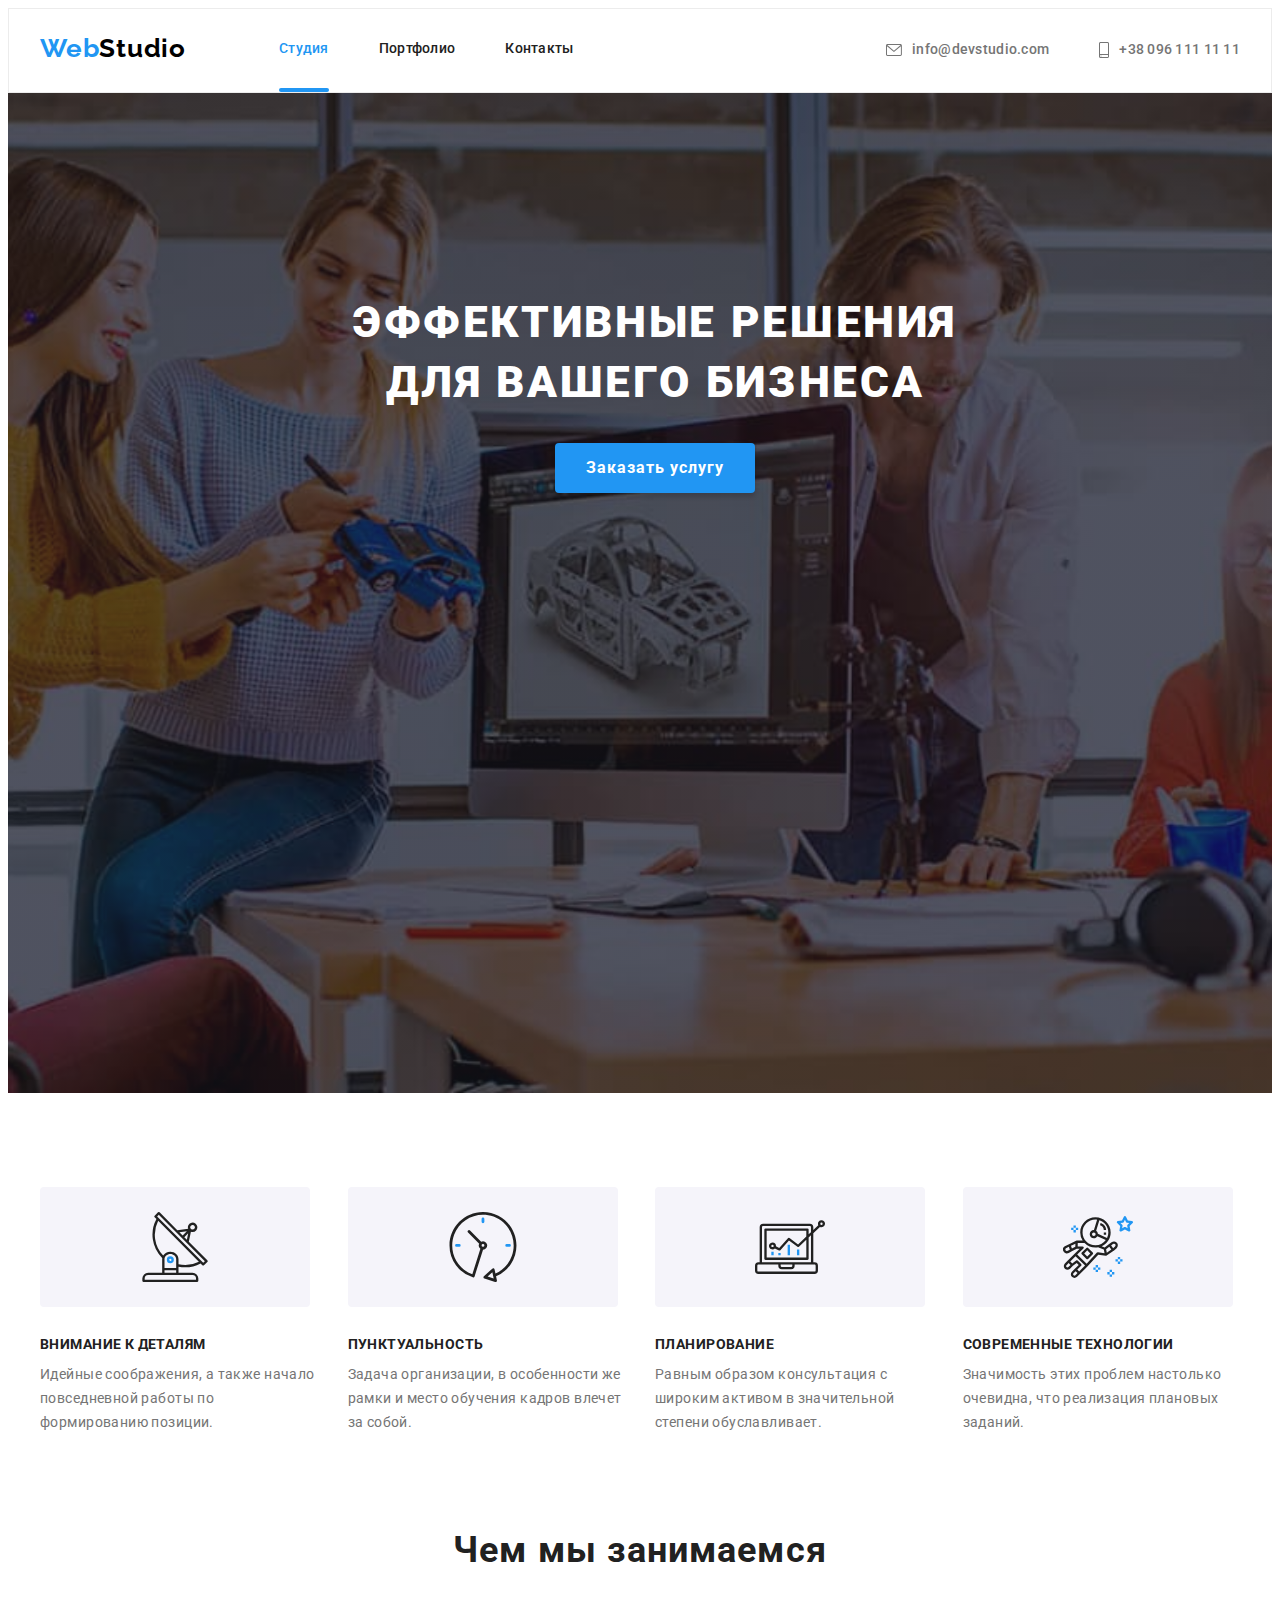
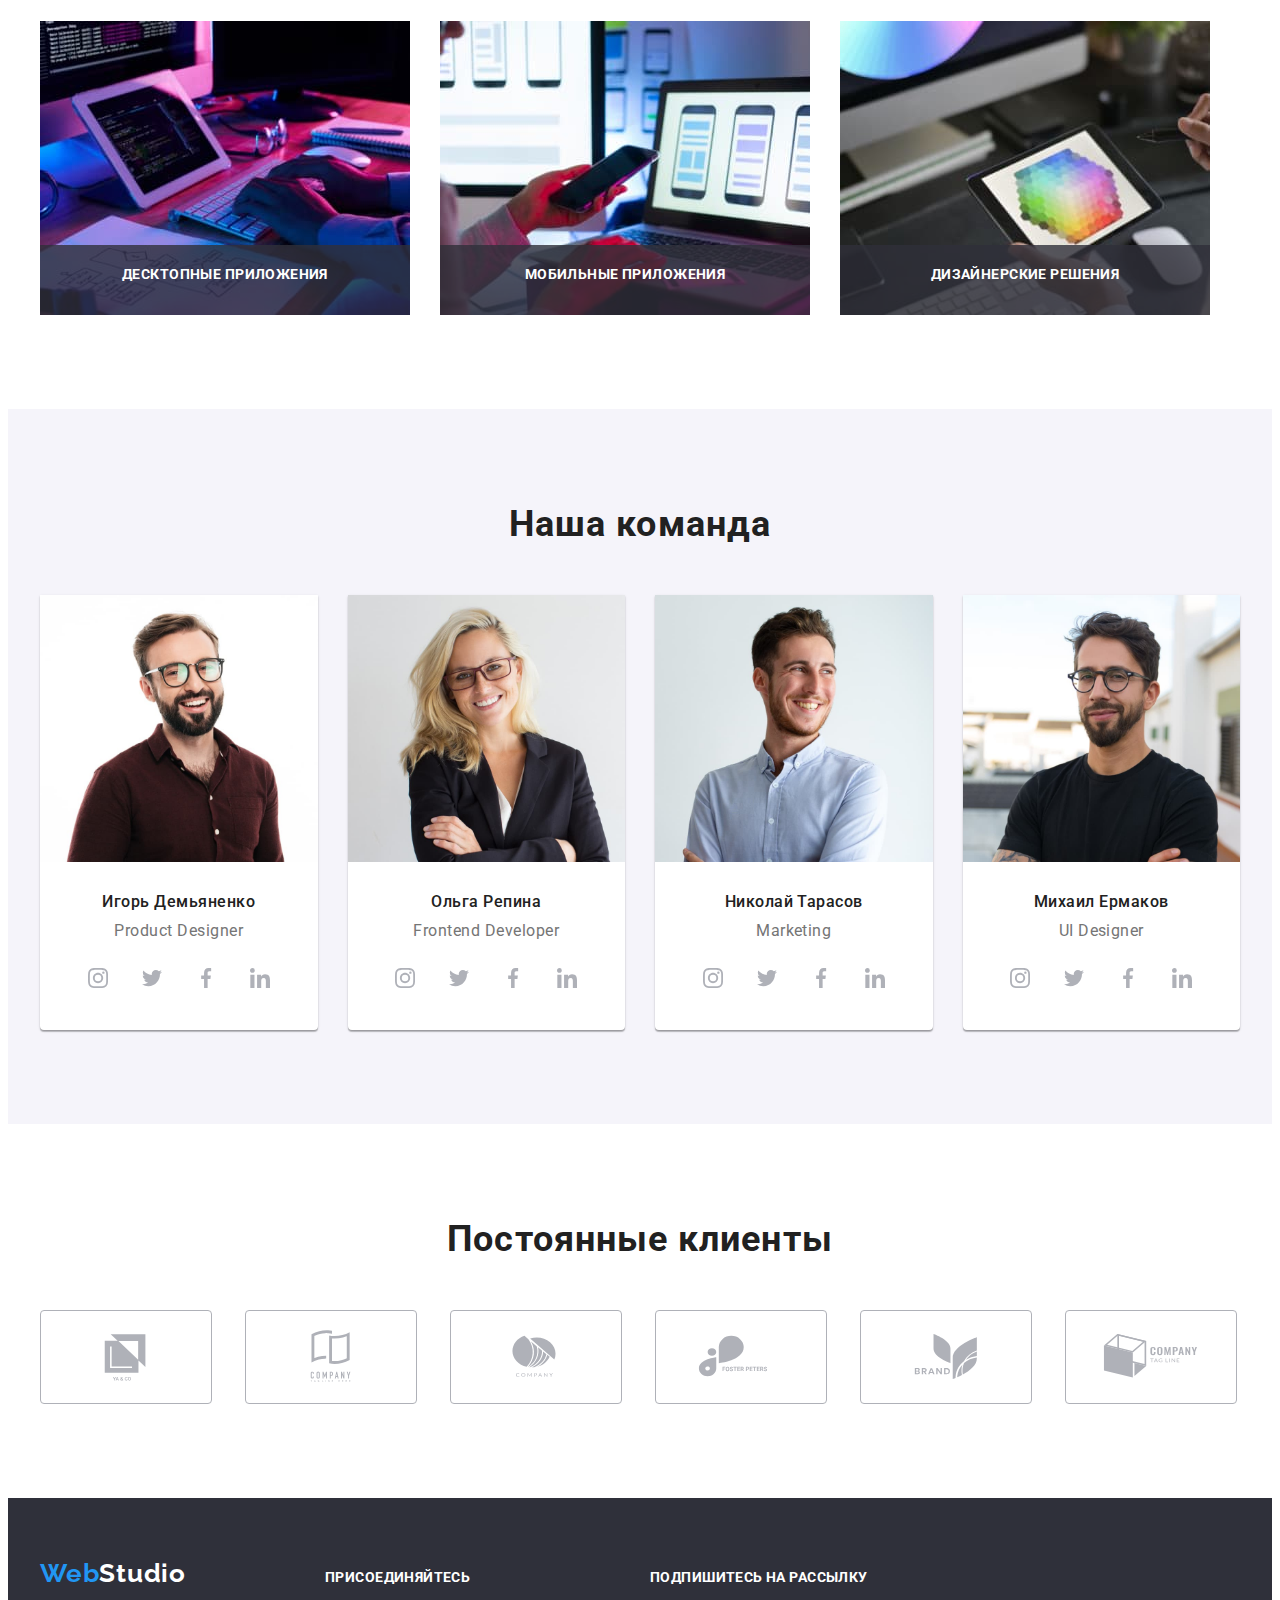
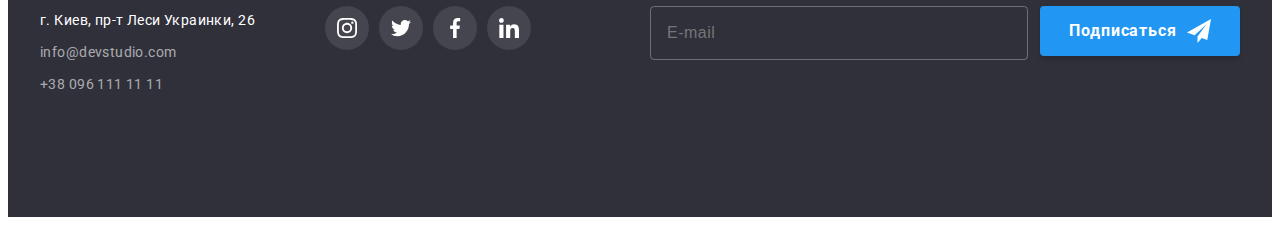
==== commit 4e01f116: "add adapt img fon stydiia" ====
--- a/index.html
+++ b/index.html
@@ -142,24 +142,33 @@
           <ul class="work-list list">
               <li class="work-list__item">
                 <div class="work-thumb">
-                    <img src="./images/box1.jpg" alt="работа с ноутбуками" width="370">
-                <div class="work-thumb__title">
+                            <picture>
+                        <source srcset="./images/box1.jpg 1x,./images/box12x.jpg 2x"media="(min-width:1200px)"/>
+                         <img src="./images/box1.jpg" alt="работа с ноутбуками" width="370">
+                            </picture>
+                        <div class="work-thumb__title">
                     <h3 class="work-bottom__title title title--light">Десктопные приложения</h3>
                 </div>
                 </div>
             </li>
               <li class="work-list__item">
                   <div class="work-thumb">
-                  <img src="./images/box2.jpg" alt="работа со сматрфоном" width="370">
-                <div class="work-thumb__title">
+                    <picture>
+                        <source srcset="./images/box2.jpg 1x,./images/box22x.jpg 2x" media="(min-width:1200px)"/>
+                        <img src="./images/box2.jpg" alt="работа со сматрфоном" width="370">
+                    </picture>
+                    <div class="work-thumb__title">
                     <h3 class="work-bottom__title title title--light">Мобильные приложения</h3>
                 </div>
                 </div>
             </li>
               <li class="work-list__item">
                   <div class="work-thumb">
-                  <img src="./images/box3.jpg" alt="работа с планшетом" width="370">
-                <div class="work-thumb__title">
+                    <picture>
+                        <source srcset="./images/box3.jpg 1x,./images/box32x.jpg 2x" media="(min-width:1200px)"/>
+                        <img src="./images/box3.jpg" alt="работа с планшетом" width="370">
+                    </picture>
+                    <div class="work-thumb__title">
                     <h3 class="work-bottom__title title title--light">Дизайнерские решения</h3>
                 </div>
                 </div>
@@ -172,7 +181,12 @@
           <h2 class="team-top__title title title--dark">Наша команда</h2>
           <ul class="team-list list">
               <li class="team-list__item">
-                  <img class="team-list__img" src="./images/photo1.jpg" alt="Product Designer" width="270">
+                <picture>
+                    <source srcset="./images/photo1.jpg 1x,./images/photo12x.jpg 2x" media="(min-width:1200px)" />
+                    <source srcset="./images/photo1-tab.jpg 1x,./images/photo1-tab2x.jpg 2x" media="(min-width:768px)" />
+                    <source srcset="./images/photo1-mob.jpg 1x,./images/photo1-mob2x.jpg 2x" media="(min-width:320px)" />
+                    <img class="team-list__img" src="./images/photo1.jpg" alt="Product Designer" width="270">
+                </picture>
                   <h3 class="team-bottom__title title title--dark">Игорь Демьяненко</h3>
                   <p lang="en" class="team-list__text">Product Designer</p>
                   <ul class="soc-list  list">
@@ -195,8 +209,13 @@
                   </ul>
               </li>
               <li class="team-list__item">
-                  <img class="team-list__img" src="./images/photo2.jpg" alt="Ольга Репин" width="270">
-                  <h3 class="team-bottom__title title title--dark">Ольга Репина</h3>
+                <picture>
+                    <source srcset="./images/photo2.jpg 1x,./images/photo22x.jpg 2x" media="(min-width:1200px)" />
+                    <source srcset="./images/photo2-tab.jpg 1x,./images/photo2-tab2x.jpg 2x" media="(min-width:768px)" />
+                    <source srcset="./images/photo2-mob.jpg 1x,./images/photo2-mob2x.jpg 2x" media="(min-width:320px)" />
+                    <img class="team-list__img" src="./images/photo2.jpg" alt="Ольга Репин" width="270">
+                </picture>
+                   <h3 class="team-bottom__title title title--dark">Ольга Репина</h3>
                   <p lang="en" class="team-list__text">Frontend Developer</p>
                 <ul class="soc-list  list">
                     <li class="soc-list__item "><a class="soc-list__link soc-list__link--white " href="">
@@ -218,8 +237,13 @@
                 </ul>
               </li>
               <li class="team-list__item">
-                  <img class="team-list__img" src="./images/photo3.jpg" alt="Николай Тарасов" width="270">
-                  <h3 class="team-bottom__title title title--dark">Николай Тарасов</h3>
+                <picture>
+                    <source srcset="./images/photo3.jpg 1x,./images/photo32x.jpg 2x" media="(min-width:1200px)" />
+                    <source srcset="./images/photo3-tab.jpg 1x,./images/photo3-tab2x.jpg 2x" media="(min-width:768px)" />
+                    <source srcset="./images/photo3-mob.jpg 1x,./images/photo3-mob2x.jpg 2x" media="(min-width:320px)" />
+                    <img class="team-list__img" src="./images/photo3.jpg" alt="Николай Тарасов" width="270">
+                </picture>
+                   <h3 class="team-bottom__title title title--dark">Николай Тарасов</h3>
                   <p lang="en" class="team-list__text">Marketing</p>
                 <ul class="soc-list  list">
                     <li class="soc-list__item"><a class="soc-list__link soc-list__link--white" href="">
@@ -241,8 +265,13 @@
                 </ul>
               </li>
               <li class="team-list__item">
-                  <img class="team-list__img" src="./images/photo4.jpg" alt="Михаил Ермаков" width="270">
-                  <h3 class="team-bottom__title title title--dark">Михаил Ермаков</h3>
+                <picture>
+                    <source srcset="./images/photo4.jpg 1x,./images/photo42x.jpg 2x" media="(min-width:1200px)" />
+                    <source srcset="./images/photo4-tab.jpg 1x,./images/photo4-tab2x.jpg 2x" media="(min-width:768px)" />
+                    <source srcset="./images/photo4-mob.jpg 1x,./images/photo4-mob2x.jpg 2x" media="(min-width:320px)" />
+                    <img class="team-list__img" src="./images/photo4.jpg" alt="Михаил Ермаков" width="270">
+                </picture>
+                    <h3 class="team-bottom__title title title--dark">Михаил Ермаков</h3>
                   <p lang="en" class="team-list__text">UI Designer</p>
                 <ul class="soc-list  list">
                     <li class="soc-list__item"><a class="soc-list__link soc-list__link--white" href="">
@@ -422,5 +451,6 @@
            </div>
        </div>
     <script src="./js/modal.js"></script>
+    <script src="./js/mobile-menu.js"></script>
 </body>
 </html>--- a/css/main.min.css
+++ b/css/main.min.css
@@ -1,2 +1,2 @@
-body{font-family:'Roboto',sans-serif;font-size:14px;color:var(--top-text-color);background-color:var(--body-color)}.link{text-decoration:none}.list{list-style:none}.is-hidden{opacity:0;pointer-events:none;visibility:hidden}p,h1,h2,h3,h4,h5,h6{margin:0}ul,ol{padding-left:0;margin:0}img{display:block;max-width:100%;height:auto}:root{--body-color:#ffffff;--logo-top-color: #000000;--logo-bottom-color:#FFFFFF;--accent-color: #2196F3;--header-color:  #212121;--hover-color:#2196F3;--current-color:#2196F3;--hero-color:#2F303A;--top-title-color:  #FFFFFF;--bottom-title-color: #212121;--second-title-color:#212121;--third-title-color:#212121;--top-btn-color: #FFFFFF;--hover-btn-color:#188CE8;--second-btn-color: #212121;--bacground-btn-color:#F5F4FA;--top-text-color:#757575;--bottom-text-color: #757575;--second-text-color:#757575;--team-color:#FFFFFF;--team-fon-color:#F5F4FA;--footer-color:#2F303A;--address-color:#FFFFFF;--contacts-color: rgba(255, 255, 255, 0.6);--portfolio-fon-color:#FFFFFF;--first-margin:30px;--second-margin:30px;--duration:250ms;--time-function:cubic-bezier(0.4, 0, 0.2, 1)}.visually-hidden{position:absolute;white-space:nowrap;width:1px;height:1px;overflow:hidden;border:0;padding:0;clip:rect(0 0 0 0);clip-path:inset(50%);margin:-1px}.container{width:100%;padding-left:15px;padding-right:15px;margin:0 auto;outline:1px solid #e02291}@media screen and (min-width: 480px){.container{max-width:480px}}@media screen and (min-width: 768px){.container{max-width:768px}}@media screen and (min-width: 1200px){.container{max-width:1200px}}.container--top{display:flex;align-items:center}@media screen and (min-width: 1200px){.container--bottom{display:flex;align-items:baseline}}.section{padding-top:60px;padding-bottom:60px}@media screen and (min-width: 1200px){.section{padding-top:94px;padding-bottom:94px}}.logo{font-family:'Raleway','Tahoma', sans-serif;font-weight:700;font-size:24px;line-height:1.17;text-align:center;letter-spacing:0.03em}@media screen and (min-width: 1200px){.logo{font-size:26px;line-height:1.19}}.logo--dark{display:block;padding-top:16px;padding-bottom:16px;color:var(--logo-top-color)}@media screen and (min-width: 768px){.logo--dark{padding-top:26px;padding-bottom:26px}}@media screen and (min-width: 1200px){.logo--dark{padding-top:24px;padding-bottom:25px}}.logo--light{display:block;margin-bottom:20px;color:var(--logo-bottom-color)}@media screen and (min-width: 1200px){.logo--light{text-align:start}}.logo__accent{font-family:'Raleway','Tahoma', sans-serif;font-weight:700;font-size:26px;line-height:1.19;letter-spacing:0.03em;color:var(--accent-color)}.list-contacts{margin-left:auto}@media screen and (max-width: 767px){.list-contacts{display:none}}@media screen and (min-width: 1200px){.list-contacts{display:flex;justify-content:center}}.list-contacts__item{align-items:center;margin-left:auto}@media screen and (min-width: 1200px){.list-contacts__item{display:flex}}@media screen and (min-width: 1200px){.list-contacts__item+.list-contacts__item{margin-left:50px}}.list-contacts__link{font-weight:500;font-size:12px;line-height:1.17;letter-spacing:0.02em;display:flex;align-items:center;color:var(--top-text-color);transition:color var(--duration) var(--time-function)}.list-contacts__link:hover,.list-contacts__link:focus{color:var(--hover-color)}@media screen and (min-width: 1200px){.list-contacts__link{padding-top:32px;padding-bottom:32px;font-size:14px;line-height:1.14}}@media screen and (min-width: 768px) and (max-width: 1199px){.list-contacts__item--top{margin-bottom:10px}}.list-contacts__icon{display:block;cursor:pointer;margin-right:10px;fill:var(--top-text-color)}.list-contacts__link:hover .icon-envelope,.list-contacts__link:focus .icon-envelope,.list-contacts__link:hover .icon-smartphone,.list-contacts__link:focus .icon-smartphone{fill:var(--hover-color)}.btn{font-family:inherit;font-weight:700;font-size:16px;line-height:1.88;text-align:center;letter-spacing:0.06em;display:flex;justify-content:center;align-items:center;margin:0 auto;min-width:200px;height:50px;border:1px solid transparent;border-radius:4px;box-shadow:0px 4px 4px rgba(0,0,0,0.15);color:var(--top-btn-color);background-color:var(--accent-color)}.title{font-family:'Roboto'}.title--dark{color:var(--second-title-color)}.title--light{color:#FFFFFF}.hero__title{font-weight:900;font-size:26px;line-height:1.62;text-align:center;letter-spacing:0.06em;text-transform:uppercase;display:inline-block;width:100%;margin-bottom:var(--second-margin)}@media screen and (min-width: 480px){.hero__title{width:360px}}@media screen and (min-width: 1200px){.hero__title{font-weight:900;font-size:44px;line-height:1.36;letter-spacing:0.06em;text-transform:uppercase;text-align:center;display:inline-block;width:696px;margin-bottom:var(--second-margin)}}.work-top__title,.team-top__title,.clients-top__title{font-size:28px;line-height:1.18;text-align:center;letter-spacing:0.03em;margin-bottom:30px}@media screen and (min-width: 1200px){.work-top__title,.team-top__title,.clients-top__title{font-size:36px;line-height:1.17;margin-bottom:50px}}.feature-bottom__title,.work-bottom__title{font-size:14px;line-height:1.14;letter-spacing:0.03em;text-transform:uppercase;text-align:center;margin-bottom:10px}@media screen and (min-width: 768px){.feature-bottom__title,.work-bottom__title{text-align:start}}.soc-list{display:flex;justify-content:center}.soc-list__item+.soc-list__item{margin-left:10px}.soc-list__link{display:flex;width:44px;height:44px;border-radius:50%;justify-content:center;align-items:center;transition:background-color var(--duration) var(--time-function)}.soc-list__link:hover,.soc-list__link:focus{background-color:var(--hover-color)}.soc-list__link--white{background-color:#FFFFFF}.soc-list__link--grey{background-color:rgba(255,255,255,0.1)}.soc-list__icon{transition:fill var(--duration) var(--time-function)}.soc-list__link:hover .soc-list__icon,.soc-list__link:focus .soc-list__icon{fill:#FFFFFF}.soc-list__icon--grey{fill:#AFB1B8}.soc-list__icon--white{fill:#FFFFFF}.header{border:1px solid #ECECEC}.mob-content{display:flex;max-width:100%}.mob-open-btn{display:block;margin-left:276px;border:transparent;background-color:transparent}@media screen and (min-width: 768px){.mob-open-btn{display:none}}.mob-menu{position:fixed;z-index:1;top:0;left:0;background-color:#ffffff;width:100vw;height:100vh;padding-top:48px;padding-bottom:48px}.mob-menu .container{display:flex;flex-direction:column;height:100%;justify-content:space-between}@media screen and (min-width: 768px){.mob-menu{display:none}}.mob-close-btn{position:absolute;top:10px;right:15px;border:transparent;background-color:transparent}.mob-nav-list__item:not(:last-child){margin-bottom:32px}.mob-nav-list__link{font-weight:500;font-size:40px;line-height:1.18;text-align:center;letter-spacing:0.02em;color:#212121}.mob-nav-list__link.current{color:#2196f3}.mob-contacts-list{margin-bottom:64px}.tel-link{font-weight:500;font-size:34px;line-height:1.18;letter-spacing:0.02em;display:block;margin-bottom:32px;color:#2196f3}.mail-link{font-weight:500;font-size:24px;line-height:1.17;letter-spacing:0.02em;color:#757575}.mob-soc-list{display:flex}.mob-soc-list__link{font-weight:500;font-size:18px;line-height:1.22;letter-spacing:0.02em;color:#2196f3}.mob-soc-list__item:not(:last-child) .mob-soc-list__link::after{content:"";width:22px;height:0px;border:1px solid rgba(33,33,33,0.2);transform:rotate(90deg);margin-left:10px;margin-right:10px}.no-scroll{overflow:hidden}@media screen and (min-width: 768px){.navigation{display:flex}}@media screen and (max-width: 767px){.nav-list{display:none}}@media screen and (min-width: 768px){.nav-list{display:flex;align-items:center;margin-left:88px}}@media screen and (min-width: 1200px){.nav-list{margin-left:93px}}@media screen and (min-width: 768px){.nav__item+.nav__item{margin-left:50px}}@media screen and (min-width: 768px){.nav__link{position:relative;font-weight:500;font-size:14px;line-height:1.14;letter-spacing:0.02em;display:block;padding-top:32px;padding-bottom:35px;color:var(--header-color);transition:color var(--duration) var(--time-function)}.nav__link:hover,.nav__link:focus{color:var(--hover-color)}.nav__link.current{color:var(--current-color)}}.nav__link.current::after{position:absolute;bottom:0;content:"";width:100%;height:4px;border-radius:2px;display:block;background-color:var(--current-color)}.hero{padding-top:118px;padding-bottom:118px;text-align:center;max-width:100%;height:auto;margin-left:auto;margin-right:auto;background-image:linear-gradient(rgba(47,48,58,0.4), rgba(47,48,58,0.4)),url(../images/hero.jpg);background-repeat:no-repeat;background-position:center;background-size:cover}@media screen and (min-width: 768px){.hero{max-width:768px}}@media screen and (min-width: 1200px){.hero{padding-top:200px;padding-bottom:200px;max-width:1600px;height:600px}}.hero__btn{transition:background-color var(--duration) var(--time-function),color var(--duration) var(--time-function)}.hero__btn:hover,.hero__btn:focus{background-color:var(--hover-btn-color)}@media screen and (min-width: 1200px){.feature{padding-bottom:47px}}.feature-list{margin-bottom:-30px}@media screen and (min-width: 768px){.feature-list{display:flex;flex-wrap:wrap;margin-left:-30px}}@media screen and (min-width: 1200px){.feature-list{margin-left:-30px}}.feature-list__item{margin-bottom:30px}@media screen and (min-width: 768px){.feature-list__item{width:calc(100% / 2 - 30px);margin-left:30px}}@media screen and (min-width: 1200px){.feature-list__item{width:calc(100% / 4 - 30px);margin-left:30px}}.feature-gallery{display:flex;max-width:450px;height:120px;border-radius:4px;justify-content:center;align-items:center;margin-bottom:30px;background-color:var(--team-fon-color)}@media screen and (min-width: 768px){.feature-gallery{max-width:354px;height:120px}}@media screen and (min-width: 1200px){.feature-gallery{max-width:270px;height:120px}}.feature__text{font-size:14px;line-height:1.71;letter-spacing:0.03em;color:var(--top-text-color)}.work{padding-top:47px;display:none}@media screen and (min-width: 1200px){.work{display:block}}.work-list{display:flex}.work-list__item+.work-list__item{margin-left:var(--first-margin)}.work-thumb{position:relative}.work-thumb__title{position:absolute;bottom:0;display:flex;width:100%;height:70px;justify-content:center;align-items:center;background-color:rgba(47,48,58,0.8)}.team{background-color:var(--team-fon-color)}.team-list{margin-bottom:-30px}@media screen and (min-width: 768px){.team-list{display:flex;flex-wrap:wrap;margin-left:-30px}}@media screen and (min-width: 1200px){.team-list{margin-left:-30px}}.team-list__item{box-shadow:0px 1px 3px rgba(0,0,0,0.12),0px 1px 1px rgba(0,0,0,0.14),0px 2px 1px rgba(0,0,0,0.2);border-radius:0px 0px 4px 4px;overflow:hidden;padding-bottom:30px;margin-bottom:30px;background-color:var(--team-color)}@media screen and (min-width: 768px){.team-list__item{width:calc(100% / 2 - 30px);margin-left:30px}}@media screen and (min-width: 1200px){.team-list__item{width:calc(100% / 4 - 30px);margin-left:30px}}.team-list__img{margin-bottom:var(--second-margin);width:100%;height:auto}.team-bottom__title{font-family:'Roboto';font-weight:500;font-size:16px;line-height:1.19;text-align:center;letter-spacing:0.03em;margin-bottom:10px;color:var(--second-title-color)}.team-list__text{font-size:16px;line-height:1.19;text-align:center;letter-spacing:0.03em;margin-bottom:16px;color:var(--bottom-text-color)}.logo-list{display:flex;flex-wrap:wrap;margin-left:-30px;margin-bottom:-30px}@media screen and (min-width: 768px){.logo-list{margin-left:-30px}}@media screen and (min-width: 1200px){.logo-list{margin-left:-30px}}.logo-list__item{width:calc(100% / 2 - 30px);margin-left:30px;margin-bottom:30px}@media screen and (min-width: 768px){.logo-list__item{width:calc(100% / 3 - 30px);margin-left:30px}}@media screen and (min-width: 1200px){.logo-list__item{width:calc(100% / 6 - 30px);margin-left:30px}}.logo-list__link{outline:transparent;display:flex;justify-content:center;align-items:center;width:100%;height:92px;border:1px solid #AFB1B8;border-radius:4px;background-color:#FFFFFF;transition:background-color var(--duration) var(--time-function)}.logo-list__link:hover,.logo-list__link:focus{border-color:var(--accent-color)}@media screen and (min-width: 768px){.logo-list__link{width:226px}}@media screen and (min-width: 1200px){.logo-list__link{width:170px}}.logo-list__icon{fill:#AFB1B8;transition:fill var(--duration) var(--time-function)}.logo-list__link:hover .logo-list__icon,.logo-list__link:focus .logo-list__icon{fill:var(--hover-color)}.footer{padding-top:60px;padding-bottom:60px;background-color:var(--footer-color)}@media screen and (min-width: 768px){.footer-content{display:flex;justify-content:space-around;align-items:baseline}}.footer-address{text-align:center}.address-list{font-style:normal}.top-address{margin-bottom:60px}@media screen and (min-width: 1200px){.top-address{text-align:start}}.address{font-size:14px;line-height:1.71;letter-spacing:0.03em;margin-bottom:8px;color:var(--address-color)}.mail{margin-bottom:8px}.address-list__link{font-size:14px;line-height:1.71;letter-spacing:0.03em;color:var(--contacts-color);transition:color var(--duration) var(--time-function)}.address-list__link:hover,.address-list__link:focus{color:var(--hover-color)}.social{margin-bottom:60px}@media screen and (min-width: 1200px){.social{margin-left:70px}}.social-text{font-weight:700;font-size:14px;line-height:1.14;text-align:center;letter-spacing:0.03em;text-transform:uppercase;margin-bottom:20px;color:#FFFFFF}@media screen and (min-width: 1200px){.social-text{text-align:start}}.form{text-align:center}@media screen and (min-width: 1200px){.form{margin-left:auto}}.form__text{font-weight:700;line-height:1.14;text-align:center;letter-spacing:0.03em;text-transform:uppercase;margin-bottom:20px;color:#FFFFFF}@media screen and (min-width: 1200px){.form__text{text-align:start}}@media screen and (min-width: 1200px){.form__content{display:flex;justify-content:center;align-items:flex-start}}.form__input{font-weight:400;font-size:16px;line-height:1.25;letter-spacing:0.03em;min-width:100%;height:50px;border:1px solid rgba(255,255,255,0.3);border-radius:4px;padding-left:16px;margin-bottom:20px;color:rgba(255,255,255,0.6);background-color:transparent}@media screen and (min-width: 480px){.form__input{min-width:450px}}@media screen and (min-width: 1200px){.form__input{min-width:358px}}.form-btn{color:var(--top-btn-color);background-color:var(--accent-color)}@media screen and (min-width: 1200px){.form-btn{margin-left:12px}}.form-icon{margin-left:10px}.backdrop{position:fixed;top:0;width:100%;height:100%;background-color:rgba(0,0,0,0.2);transition:opacity var(--duration) var(--time-function),visibility var(--duration) var(--time-function)}.backdrop.is-hidden .modal{transform:scale 0,5}.modal{position:absolute;top:50%;left:50%;width:450px;min-height:609px;box-shadow:0px 1px 3px rgba(0,0,0,0.12),0px 1px 1px rgba(0,0,0,0.14),0px 2px 1px rgba(0,0,0,0.2);border-radius:4px;padding:40px;background-color:#FFFFFF;transition:transform var(--duration) var(--time-function),visibility var(--duration) var(--time-function);transform:translate(-50%, -50%) scale(1)}@media screen and (min-width: 1200px){.modal{width:528px;min-height:581px}}.modal-close{width:30px;height:30px;border:1px solid rgba(0,0,0,0.1);border-radius:50%;position:absolute;top:8px;right:8px;padding:6px;fill:#000000;transition:fill var(--duration) var(--time-function)}.modal-close:hover,.modal-close:focus{fill:var(--accent-color)}.modal__text{font-weight:700;font-size:20px;line-height:1.5;text-align:center;letter-spacing:0.03em;margin-bottom:12px;color:#212121}@media screen and (min-width: 1200px){.modal__text{line-height:1.15}}.modal-field{margin-bottom:10px}.modal-field__label{font-weight:400;font-size:12px;line-height:1.17;letter-spacing:0.01em;display:block;margin-bottom:4px;color:#757575}.modal-input-wrap{position:relative}.modal-field__input{width:100%;height:40px;border:1px solid rgba(33,33,33,0.2);border-radius:4px;padding-left:42px;outline:none;transition:border-color var(--duration) var(--time-function)}.modal-field__input:focus{border-color:var(--accent-color)}.modal-field__icon{position:absolute;left:12px;top:50%;transform:translateY(-50%);transition:fill var(--duration) var(--time-function)}.modal-field__input:focus+.modal-field__icon{fill:var(--accent-color)}.modal-area{margin-bottom:20px}.modal-area__input{font-weight:400;font-size:14px;line-height:1.14;letter-spacing:0.01em;width:100%;height:120px;border:1px solid rgba(33,33,33,0.2);border-radius:4px;padding:12px 16px;resize:none;outline:none;color:rgba(117,117,117,0.5);transition:border-color var(--duration) var(--time-function)}.modal-area__input:focus{border-color:var(--accent-color)}@media screen and (min-width: 1200px){.modal-area__input{line-height:1.17}}.modal-check{display:flex;justify-content:center;align-items:center;margin-bottom:30px}.modal-check__input:checked+.modal-check__label::before{border:none;background-image:url(../images/check.svg);background-repeat:no-repeat;background-position:center;background-color:var(--accent-color)}.modal-check__label{font-weight:400;font-size:12px;line-height:1.17;letter-spacing:0.03em;display:flex;align-items:center;color:#757575}.modal-check__label::before{content:"";width:16px;height:15px;border-radius:2px;border:2px solid #212121;margin-right:7px;cursor:pointer;background-color:#FFFFFF}.modal-check__input:focus+.modal-check__label::before,.modal-check__input:hover+.modal-check__label::before{border-color:var(--accent-color)}@media screen and (min-width: 1200px){.modal-check__label{font-size:14px;line-height:1.71}}.modal-check__link{font-weight:400;font-size:12px;line-height:1.17;letter-spacing:0.03em;text-decoration-line:underline;margin-left:3px;color:#2196F3}@media screen and (min-width: 1200px){.modal-check__link{font-size:14px;line-height:1.71}}.modal-btn{position:relative;left:50%;transform:translateX(-50%);font-family:inherit;font-weight:700;font-size:16px;line-height:1.88;text-align:center;letter-spacing:0.06em;min-width:200px;height:50px;border:1px solid transparent;box-shadow:0px 4px 4px rgba(0,0,0,0.15);border-radius:4px;color:#FFFFFF;background-color:var(--accent-color);transition:background-color var(--duration) var(--time-function)}.modal-btn:hover,.modal-btn:focus{background-color:#188CE8}.portfolio-btn-list{display:flex;flex-wrap:wrap;margin-bottom:25px}@media screen and (min-width: 768px){.portfolio-btn-list{display:flex;justify-content:center;margin-bottom:15px}}@media screen and (min-width: 1200px){.portfolio-btn-list{margin-bottom:35px}}.portfolio-btn-item{margin-right:8px;margin-bottom:15px}@media screen and (min-width: 768px){.portfolio-btn-item+.portfolio-btn-item{margin-left:8px}}.portfolio-btn{font-family:inherit;font-weight:500;font-size:16px;line-height:1.62;text-align:center;letter-spacing:0.03em;cursor:pointer;padding:6px 22px;border:1px solid #F5F4FA;border-radius:4px;color:var(--second-btn-color);background-color:var(--bacground-btn-color);transition:background-color var(--duration) var(--time-function),color var(--duration) var(--time-function),box-shadow var(--duration) var(--time-function)}.portfolio-btn:hover,.portfolio-btn:focus{border:1px solid #2196F3;box-shadow:0px 3px 1px rgba(0,0,0,0.1),0px 1px 2px rgba(0,0,0,0.08),0px 2px 2px rgba(0,0,0,0.12);border-radius:4px;color:var(--top-btn-color);background-color:var(--hover-color)}.current-btn{border:1px solid #2196F3;box-shadow:0px 3px 1px rgba(0,0,0,0.1),0px 1px 2px rgba(0,0,0,0.08),0px 2px 2px rgba(0,0,0,0.12);border-radius:4px;color:var(--top-btn-color);background-color:var(--current-color)}.portfolio-list{margin-bottom:-30px}@media screen and (min-width: 768px){.portfolio-list{display:flex;flex-wrap:wrap;margin-left:-30px}}.portfolio-link{display:block;margin-bottom:30px;transition:box-shadow var(--duration) var(--time-function)}.portfolio-link:hover,.portfolio-link:focus{box-shadow:0px 1px 1px rgba(0,0,0,0.12),0px 4px 4px rgba(0,0,0,0.06),1px 4px 6px rgba(0,0,0,0.16)}.portfolio-item{display:block;cursor:pointer}@media screen and (min-width: 768px){.portfolio-item{flex-basis:calc(100% / 2 - 30px);margin-left:30px}}@media screen and (min-width: 1200px){.portfolio-item{flex-basis:calc(100% / 3 - 30px);margin-left:30px}}.overlay{position:relative;overflow:hidden}.overlay-text{position:absolute;top:0;height:100%;padding:63px 24px;font-size:18px;line-height:1.56;letter-spacing:0.03em;color:#FFFFFF;background-color:rgba(33,150,243,0.9);transform:translateY(100%) scale(0, 0);transition:transform var(--duration) var(--time-function)}.portfolio-link:hover .overlay-text,.portfolio-link:focus .overlay-text{transform:translateY(0%) scale(1, 1)}.portfolio-content{padding:20px 24px;border:1px solid #EEEEEE;border-top:none}.portfolio-bottom-title{font-family:'Roboto';font-size:18px;line-height:2.0;letter-spacing:0.06em;margin-bottom:4px;color:var(--third-title-color);background-color:var(--portfolio-fon-color)}.portfolio-text{font-size:16px;line-height:1.88;letter-spacing:0.03em;color:var(--second-text-color);background-color:var(--portfolio-fon-color)}@media screen and (min-width: 768px) and (max-width: 1199px){.text-veb{margin-bottom:36px}}
+body{font-family:'Roboto',sans-serif;font-size:14px;color:var(--top-text-color);background-color:var(--body-color)}.link{text-decoration:none}.list{list-style:none}.is-hidden{opacity:0;pointer-events:none;visibility:hidden}p,h1,h2,h3,h4,h5,h6{margin:0}ul,ol{padding-left:0;margin:0}img{display:block;max-width:100%;height:auto}:root{--body-color:#ffffff;--logo-top-color: #000000;--logo-bottom-color:#FFFFFF;--accent-color: #2196F3;--header-color:  #212121;--hover-color:#2196F3;--current-color:#2196F3;--hero-color:#2F303A;--top-title-color:  #FFFFFF;--bottom-title-color: #212121;--second-title-color:#212121;--third-title-color:#212121;--top-btn-color: #FFFFFF;--hover-btn-color:#188CE8;--second-btn-color: #212121;--bacground-btn-color:#F5F4FA;--top-text-color:#757575;--bottom-text-color: #757575;--second-text-color:#757575;--team-color:#FFFFFF;--team-fon-color:#F5F4FA;--footer-color:#2F303A;--address-color:#FFFFFF;--contacts-color: rgba(255, 255, 255, 0.6);--portfolio-fon-color:#FFFFFF;--first-margin:30px;--second-margin:30px;--duration:250ms;--time-function:cubic-bezier(0.4, 0, 0.2, 1)}.visually-hidden{position:absolute;white-space:nowrap;width:1px;height:1px;overflow:hidden;border:0;padding:0;clip:rect(0 0 0 0);clip-path:inset(50%);margin:-1px}.container{width:100%;padding-left:15px;padding-right:15px;margin:0 auto}@media screen and (min-width: 480px){.container{max-width:480px}}@media screen and (min-width: 768px){.container{max-width:768px}}@media screen and (min-width: 1200px){.container{max-width:1200px}}.container--top{display:flex;align-items:center}@media screen and (min-width: 1200px){.container--bottom{display:flex;align-items:baseline}}.section{padding-top:60px;padding-bottom:60px}@media screen and (min-width: 1200px){.section{padding-top:94px;padding-bottom:94px}}.logo{font-family:'Raleway','Tahoma', sans-serif;font-weight:700;font-size:24px;line-height:1.17;text-align:center;letter-spacing:0.03em}@media screen and (min-width: 1200px){.logo{font-size:26px;line-height:1.19}}.logo--dark{display:block;padding-top:16px;padding-bottom:16px;color:var(--logo-top-color)}@media screen and (min-width: 768px){.logo--dark{padding-top:26px;padding-bottom:26px}}@media screen and (min-width: 1200px){.logo--dark{padding-top:24px;padding-bottom:25px}}.logo--light{display:block;margin-bottom:20px;color:var(--logo-bottom-color)}@media screen and (min-width: 1200px){.logo--light{text-align:start}}.logo__accent{font-family:'Raleway','Tahoma', sans-serif;font-weight:700;font-size:26px;line-height:1.19;letter-spacing:0.03em;color:var(--accent-color)}.list-contacts{margin-left:auto}@media screen and (max-width: 767px){.list-contacts{display:none}}@media screen and (min-width: 1200px){.list-contacts{display:flex;justify-content:center}}.list-contacts__item{align-items:center;margin-left:auto}@media screen and (min-width: 1200px){.list-contacts__item{display:flex}}@media screen and (min-width: 1200px){.list-contacts__item+.list-contacts__item{margin-left:50px}}.list-contacts__link{font-weight:500;font-size:12px;line-height:1.17;letter-spacing:0.02em;display:flex;align-items:center;color:var(--top-text-color);transition:color var(--duration) var(--time-function)}.list-contacts__link:hover,.list-contacts__link:focus{color:var(--hover-color)}@media screen and (min-width: 1200px){.list-contacts__link{padding-top:32px;padding-bottom:32px;font-size:14px;line-height:1.14}}@media screen and (min-width: 768px) and (max-width: 1199px){.list-contacts__item--top{margin-bottom:10px}}.list-contacts__icon{display:block;cursor:pointer;margin-right:10px;fill:var(--top-text-color)}.list-contacts__link:hover .icon-envelope,.list-contacts__link:focus .icon-envelope,.list-contacts__link:hover .icon-smartphone,.list-contacts__link:focus .icon-smartphone{fill:var(--hover-color)}.btn{font-family:inherit;font-weight:700;font-size:16px;line-height:1.88;text-align:center;letter-spacing:0.06em;display:flex;justify-content:center;align-items:center;margin:0 auto;min-width:200px;height:50px;border:1px solid transparent;border-radius:4px;box-shadow:0px 4px 4px rgba(0,0,0,0.15);color:var(--top-btn-color);background-color:var(--accent-color)}.title{font-family:'Roboto'}.title--dark{color:var(--second-title-color)}.title--light{color:#FFFFFF}.hero__title{font-weight:900;font-size:26px;line-height:1.62;text-align:center;letter-spacing:0.06em;text-transform:uppercase;display:inline-block;width:100%;margin-bottom:var(--second-margin)}@media screen and (min-width: 480px){.hero__title{width:360px}}@media screen and (min-width: 1200px){.hero__title{font-weight:900;font-size:44px;line-height:1.36;letter-spacing:0.06em;text-transform:uppercase;text-align:center;display:inline-block;width:696px;margin-bottom:var(--second-margin)}}.work-top__title,.team-top__title,.clients-top__title{font-size:28px;line-height:1.18;text-align:center;letter-spacing:0.03em;margin-bottom:30px}@media screen and (min-width: 1200px){.work-top__title,.team-top__title,.clients-top__title{font-size:36px;line-height:1.17;margin-bottom:50px}}.feature-bottom__title,.work-bottom__title{font-size:14px;line-height:1.14;letter-spacing:0.03em;text-transform:uppercase;text-align:center;margin-bottom:10px}@media screen and (min-width: 768px){.feature-bottom__title,.work-bottom__title{text-align:start}}.soc-list{display:flex;justify-content:center}.soc-list__item+.soc-list__item{margin-left:10px}.soc-list__link{display:flex;width:44px;height:44px;border-radius:50%;justify-content:center;align-items:center;transition:background-color var(--duration) var(--time-function)}.soc-list__link:hover,.soc-list__link:focus{background-color:var(--hover-color)}.soc-list__link--white{background-color:#FFFFFF}.soc-list__link--grey{background-color:rgba(255,255,255,0.1)}.soc-list__icon{transition:fill var(--duration) var(--time-function)}.soc-list__link:hover .soc-list__icon,.soc-list__link:focus .soc-list__icon{fill:#FFFFFF}.soc-list__icon--grey{fill:#AFB1B8}.soc-list__icon--white{fill:#FFFFFF}.header{border:1px solid #ECECEC}.mob-content{display:flex;justify-content:space-between}.mob-open-btn{border:transparent;background-color:transparent;cursor:pointer;transition:fill var(--duration) var(--time-function)}@media screen and (min-width: 768px){.mob-open-btn{display:none}}.mob-open-btn:hover,.mob-open-btn:focus{fill:var(--accent-color)}.mob-menu{position:fixed;z-index:1;top:0;left:0;background-color:#ffffff;width:100vw;height:100vh;padding-top:48px;padding-bottom:48px}.mob-menu .container{overflow-y:auto;height:100%;display:flex;flex-direction:column;justify-content:space-between}@media screen and (min-width: 768px){.mob-menu{display:none}}.mob-close-btn{position:absolute;top:10px;right:15px;border:transparent;background-color:transparent;cursor:pointer;transition:fill var(--duration) var(--time-function)}.mob-close-btn:hover,.mob-close-btn:focus{fill:var(--accent-color)}.mob-nav-list__item:not(:last-child){margin-bottom:32px}.mob-nav-list__link{font-weight:500;font-size:40px;line-height:1.18;text-align:center;letter-spacing:0.02em;color:#212121;transition:color var(--duration) var(--time-function)}.mob-nav-list__link:hover,.mob-nav-list__link:focus{color:var(--accent-color)}.mob-nav-list__link.current{color:#2196f3}.mob-contacts-list{margin-bottom:64px}.tel-link{font-weight:500;font-size:34px;line-height:1.18;letter-spacing:0.02em;display:block;margin-bottom:32px;color:#2196f3}.mail-link{font-weight:500;font-size:24px;line-height:1.17;letter-spacing:0.02em;color:#757575}.mob-soc-list{display:flex}.mob-soc-list__item:not(:last-child) .mob-soc-list__link::after{content:"";width:22px;height:0px;border:1px solid rgba(33,33,33,0.2);transform:rotate(90deg);margin-left:10px;margin-right:10px}.mob-soc-list__link{font-weight:500;font-size:18px;line-height:1.22;letter-spacing:0.02em;color:#2196f3}.no-scroll{overflow:hidden}@media screen and (max-width: 767px){.navigation{width:100%}}@media screen and (min-width: 768px){.navigation{display:flex}}@media screen and (max-width: 767px){.nav-list{display:none}}@media screen and (min-width: 768px){.nav-list{display:flex;align-items:center;margin-left:88px}}@media screen and (min-width: 1200px){.nav-list{margin-left:93px}}@media screen and (min-width: 768px){.nav__item+.nav__item{margin-left:50px}}@media screen and (min-width: 768px){.nav__link{position:relative;font-weight:500;font-size:14px;line-height:1.14;letter-spacing:0.02em;display:block;padding-top:32px;padding-bottom:35px;color:var(--header-color);transition:color var(--duration) var(--time-function)}.nav__link:hover,.nav__link:focus{color:var(--hover-color)}.nav__link.current{color:var(--current-color)}}.nav__link.current::after{position:absolute;bottom:0;content:"";width:100%;height:4px;border-radius:2px;display:block;background-color:var(--current-color)}.hero{padding:118px 60px;text-align:center;max-width:100%;height:auto;margin-left:auto;margin-right:auto;background-image:linear-gradient(rgba(47,48,58,0.4), rgba(47,48,58,0.4)),url(../images/hero-mob.jpg);background-repeat:no-repeat;background-position:center;background-size:cover}@media (min-device-pixel-ratio: 2), (min-resolution: 192dpi), (min-resolution: 2dppx){.hero{background-image:linear-gradient(rgba(25,28,38,0.5), rgba(25,28,38,0.5)),url(../images/hero-mob2x.jpg)}}@media screen and (min-width: 768px){.hero{padding:118px 204px;max-width:768px;background-image:linear-gradient(rgba(25,28,38,0.5), rgba(25,28,38,0.5)),url(../images/hero-tablet.jpg)}}@media screen and (min-width: 768px) and (min-device-pixel-ratio: 2), screen and (min-width: 768px) and (min-resolution: 192dpi), screen and (min-width: 768px) and (min-resolution: 2dppx){.hero{background-image:linear-gradient(rgba(25,28,38,0.5), rgba(25,28,38,0.5)),url(../images/hero-tablet2x.jpg)}}@media screen and (min-width: 1200px){.hero{padding-top:200px;padding-bottom:200px;max-width:1600px;height:600px;background-image:linear-gradient(rgba(25,28,38,0.5), rgba(25,28,38,0.5)),url(../images/hero.jpg)}}@media screen and (min-width: 1200px) and (min-device-pixel-ratio: 2), screen and (min-width: 1200px) and (min-resolution: 192dpi), screen and (min-width: 1200px) and (min-resolution: 2dppx){.hero{background-image:linear-gradient(rgba(25,28,38,0.5), rgba(25,28,38,0.5)),url(../images/hero2x.jpg)}}.hero__btn{transition:background-color var(--duration) var(--time-function),color var(--duration) var(--time-function)}.hero__btn:hover,.hero__btn:focus{background-color:var(--hover-btn-color)}@media screen and (min-width: 1200px){.feature{padding-bottom:47px}}.feature-list{margin-bottom:-30px}@media screen and (min-width: 768px){.feature-list{display:flex;flex-wrap:wrap;margin-left:-30px}}@media screen and (min-width: 1200px){.feature-list{margin-left:-30px}}.feature-list__item{margin-bottom:30px}@media screen and (min-width: 768px){.feature-list__item{width:calc(100% / 2 - 30px);margin-left:30px}}@media screen and (min-width: 1200px){.feature-list__item{width:calc(100% / 4 - 30px);margin-left:30px}}.feature-gallery{display:flex;max-width:450px;height:120px;border-radius:4px;justify-content:center;align-items:center;margin-bottom:30px;background-color:var(--team-fon-color)}@media screen and (min-width: 768px){.feature-gallery{max-width:354px;height:120px}}@media screen and (min-width: 1200px){.feature-gallery{max-width:270px;height:120px}}.feature__text{font-size:14px;line-height:1.71;letter-spacing:0.03em;color:var(--top-text-color)}.work{padding-top:47px;display:none}@media screen and (min-width: 1200px){.work{display:block}}.work-list{display:flex}.work-list__item+.work-list__item{margin-left:var(--first-margin)}.work-thumb{position:relative}.work-thumb__title{position:absolute;bottom:0;display:flex;width:100%;height:70px;justify-content:center;align-items:center;background-color:rgba(47,48,58,0.8)}.team{background-color:var(--team-fon-color)}.team-list{margin-bottom:-30px}@media screen and (min-width: 768px){.team-list{display:flex;flex-wrap:wrap;margin-left:-30px}}@media screen and (min-width: 1200px){.team-list{margin-left:-30px}}.team-list__item{box-shadow:0px 1px 3px rgba(0,0,0,0.12),0px 1px 1px rgba(0,0,0,0.14),0px 2px 1px rgba(0,0,0,0.2);border-radius:0px 0px 4px 4px;overflow:hidden;padding-bottom:30px;margin-bottom:30px;background-color:var(--team-color)}@media screen and (min-width: 768px){.team-list__item{width:calc(100% / 2 - 30px);margin-left:30px}}@media screen and (min-width: 1200px){.team-list__item{width:calc(100% / 4 - 30px);margin-left:30px}}.team-list__img{margin-bottom:var(--second-margin);width:100%;height:auto}.team-bottom__title{font-family:'Roboto';font-weight:500;font-size:16px;line-height:1.19;text-align:center;letter-spacing:0.03em;margin-bottom:10px;color:var(--second-title-color)}.team-list__text{font-size:16px;line-height:1.19;text-align:center;letter-spacing:0.03em;margin-bottom:16px;color:var(--bottom-text-color)}.logo-list{display:flex;flex-wrap:wrap;margin-left:-30px;margin-bottom:-30px}@media screen and (min-width: 768px){.logo-list{margin-left:-30px}}@media screen and (min-width: 1200px){.logo-list{margin-left:-30px}}.logo-list__item{width:calc(100% / 2 - 30px);margin-left:30px;margin-bottom:30px}@media screen and (min-width: 768px){.logo-list__item{width:calc(100% / 3 - 30px);margin-left:30px}}@media screen and (min-width: 1200px){.logo-list__item{width:calc(100% / 6 - 30px);margin-left:30px}}.logo-list__link{outline:transparent;display:flex;justify-content:center;align-items:center;width:100%;height:92px;border:1px solid #AFB1B8;border-radius:4px;background-color:#FFFFFF;transition:background-color var(--duration) var(--time-function)}.logo-list__link:hover,.logo-list__link:focus{border-color:var(--accent-color)}@media screen and (min-width: 768px){.logo-list__link{width:226px}}@media screen and (min-width: 1200px){.logo-list__link{width:170px}}.logo-list__icon{fill:#AFB1B8;transition:fill var(--duration) var(--time-function)}.logo-list__link:hover .logo-list__icon,.logo-list__link:focus .logo-list__icon{fill:var(--hover-color)}.footer{padding-top:60px;padding-bottom:60px;background-color:var(--footer-color)}@media screen and (min-width: 768px){.footer-content{display:flex;justify-content:space-around;align-items:baseline}}.footer-address{text-align:center}.address-list{font-style:normal}.top-address{margin-bottom:60px}@media screen and (min-width: 1200px){.top-address{text-align:start}}.address{font-size:14px;line-height:1.71;letter-spacing:0.03em;margin-bottom:8px;color:var(--address-color)}.mail{margin-bottom:8px}.address-list__link{font-size:14px;line-height:1.71;letter-spacing:0.03em;color:var(--contacts-color);transition:color var(--duration) var(--time-function)}.address-list__link:hover,.address-list__link:focus{color:var(--hover-color)}.social{margin-bottom:60px}@media screen and (min-width: 1200px){.social{margin-left:70px}}.social-text{font-weight:700;font-size:14px;line-height:1.14;text-align:center;letter-spacing:0.03em;text-transform:uppercase;margin-bottom:20px;color:#FFFFFF}@media screen and (min-width: 1200px){.social-text{text-align:start}}.form{text-align:center}@media screen and (min-width: 1200px){.form{margin-left:auto}}.form__text{font-weight:700;line-height:1.14;text-align:center;letter-spacing:0.03em;text-transform:uppercase;margin-bottom:20px;color:#FFFFFF}@media screen and (min-width: 1200px){.form__text{text-align:start}}@media screen and (min-width: 1200px){.form__content{display:flex;justify-content:center;align-items:flex-start}}.form__input{font-weight:400;font-size:16px;line-height:1.25;letter-spacing:0.03em;min-width:100%;height:50px;border:1px solid rgba(255,255,255,0.3);border-radius:4px;padding-left:16px;margin-bottom:20px;color:rgba(255,255,255,0.6);background-color:transparent}@media screen and (min-width: 480px){.form__input{min-width:450px}}@media screen and (min-width: 1200px){.form__input{min-width:358px}}.form-btn{color:var(--top-btn-color);background-color:var(--accent-color)}@media screen and (min-width: 1200px){.form-btn{margin-left:12px}}.form-icon{margin-left:10px}.backdrop{position:fixed;top:0;width:100%;height:100%;background-color:rgba(0,0,0,0.2);transition:opacity var(--duration) var(--time-function),visibility var(--duration) var(--time-function)}.backdrop.is-hidden .modal{transform:scale 0,5}.modal{position:absolute;top:50%;left:50%;width:450px;min-height:609px;box-shadow:0px 1px 3px rgba(0,0,0,0.12),0px 1px 1px rgba(0,0,0,0.14),0px 2px 1px rgba(0,0,0,0.2);border-radius:4px;padding:40px;background-color:#FFFFFF;transition:transform var(--duration) var(--time-function),visibility var(--duration) var(--time-function);transform:translate(-50%, -50%) scale(1)}@media screen and (min-width: 1200px){.modal{width:528px;min-height:581px}}.modal-close{width:30px;height:30px;border:1px solid rgba(0,0,0,0.1);border-radius:50%;position:absolute;top:8px;right:8px;padding:6px;fill:#000000;transition:fill var(--duration) var(--time-function)}.modal-close:hover,.modal-close:focus{fill:var(--accent-color)}.modal__text{font-weight:700;font-size:20px;line-height:1.5;text-align:center;letter-spacing:0.03em;margin-bottom:12px;color:#212121}@media screen and (min-width: 1200px){.modal__text{line-height:1.15}}.modal-field{margin-bottom:10px}.modal-field__label{font-weight:400;font-size:12px;line-height:1.17;letter-spacing:0.01em;display:block;margin-bottom:4px;color:#757575}.modal-input-wrap{position:relative}.modal-field__input{width:100%;height:40px;border:1px solid rgba(33,33,33,0.2);border-radius:4px;padding-left:42px;outline:none;transition:border-color var(--duration) var(--time-function)}.modal-field__input:focus{border-color:var(--accent-color)}.modal-field__icon{position:absolute;left:12px;top:50%;transform:translateY(-50%);transition:fill var(--duration) var(--time-function)}.modal-field__input:focus+.modal-field__icon{fill:var(--accent-color)}.modal-area{margin-bottom:20px}.modal-area__input{font-weight:400;font-size:14px;line-height:1.14;letter-spacing:0.01em;width:100%;height:120px;border:1px solid rgba(33,33,33,0.2);border-radius:4px;padding:12px 16px;resize:none;outline:none;color:rgba(117,117,117,0.5);transition:border-color var(--duration) var(--time-function)}.modal-area__input:focus{border-color:var(--accent-color)}@media screen and (min-width: 1200px){.modal-area__input{line-height:1.17}}.modal-check{display:flex;justify-content:center;align-items:center;margin-bottom:30px}.modal-check__input:checked+.modal-check__label::before{border:none;background-image:url(../images/check.svg);background-repeat:no-repeat;background-position:center;background-color:var(--accent-color)}.modal-check__label{font-weight:400;font-size:12px;line-height:1.17;letter-spacing:0.03em;display:flex;align-items:center;color:#757575}.modal-check__label::before{content:"";width:16px;height:15px;border-radius:2px;border:2px solid #212121;margin-right:7px;cursor:pointer;background-color:#FFFFFF}.modal-check__input:focus+.modal-check__label::before,.modal-check__input:hover+.modal-check__label::before{border-color:var(--accent-color)}@media screen and (min-width: 1200px){.modal-check__label{font-size:14px;line-height:1.71}}.modal-check__link{font-weight:400;font-size:12px;line-height:1.17;letter-spacing:0.03em;text-decoration-line:underline;margin-left:3px;color:#2196F3}@media screen and (min-width: 1200px){.modal-check__link{font-size:14px;line-height:1.71}}.modal-btn{position:relative;left:50%;transform:translateX(-50%);font-family:inherit;font-weight:700;font-size:16px;line-height:1.88;text-align:center;letter-spacing:0.06em;min-width:200px;height:50px;border:1px solid transparent;box-shadow:0px 4px 4px rgba(0,0,0,0.15);border-radius:4px;color:#FFFFFF;background-color:var(--accent-color);transition:background-color var(--duration) var(--time-function)}.modal-btn:hover,.modal-btn:focus{background-color:#188CE8}.portfolio-btn-list{display:flex;flex-wrap:wrap;margin-bottom:25px}@media screen and (min-width: 768px){.portfolio-btn-list{display:flex;justify-content:center;margin-bottom:15px}}@media screen and (min-width: 1200px){.portfolio-btn-list{margin-bottom:35px}}.portfolio-btn-item{margin-right:8px;margin-bottom:15px}@media screen and (min-width: 768px){.portfolio-btn-item+.portfolio-btn-item{margin-left:8px}}.portfolio-btn{font-family:inherit;font-weight:500;font-size:16px;line-height:1.62;text-align:center;letter-spacing:0.03em;cursor:pointer;padding:6px 22px;border:1px solid #F5F4FA;border-radius:4px;color:var(--second-btn-color);background-color:var(--bacground-btn-color);transition:background-color var(--duration) var(--time-function),color var(--duration) var(--time-function),box-shadow var(--duration) var(--time-function)}.portfolio-btn:hover,.portfolio-btn:focus{border:1px solid #2196F3;box-shadow:0px 3px 1px rgba(0,0,0,0.1),0px 1px 2px rgba(0,0,0,0.08),0px 2px 2px rgba(0,0,0,0.12);border-radius:4px;color:var(--top-btn-color);background-color:var(--hover-color)}.current-btn{border:1px solid #2196F3;box-shadow:0px 3px 1px rgba(0,0,0,0.1),0px 1px 2px rgba(0,0,0,0.08),0px 2px 2px rgba(0,0,0,0.12);border-radius:4px;color:var(--top-btn-color);background-color:var(--current-color)}.portfolio-list{margin-bottom:-30px}@media screen and (min-width: 768px){.portfolio-list{display:flex;flex-wrap:wrap;margin-left:-30px}}.portfolio-link{display:block;margin-bottom:30px;transition:box-shadow var(--duration) var(--time-function)}.portfolio-link:hover,.portfolio-link:focus{box-shadow:0px 1px 1px rgba(0,0,0,0.12),0px 4px 4px rgba(0,0,0,0.06),1px 4px 6px rgba(0,0,0,0.16)}.portfolio-item{display:block;cursor:pointer}@media screen and (min-width: 768px){.portfolio-item{flex-basis:calc(100% / 2 - 30px);margin-left:30px}}@media screen and (min-width: 1200px){.portfolio-item{flex-basis:calc(100% / 3 - 30px);margin-left:30px}}.overlay{position:relative;overflow:hidden}.overlay-text{position:absolute;top:0;height:100%;padding:63px 24px;font-size:18px;line-height:1.56;letter-spacing:0.03em;color:#FFFFFF;background-color:rgba(33,150,243,0.9);transform:translateY(100%) scale(0, 0);transition:transform var(--duration) var(--time-function)}.portfolio-link:hover .overlay-text,.portfolio-link:focus .overlay-text{transform:translateY(0%) scale(1, 1)}.portfolio-content{padding:20px 24px;border:1px solid #EEEEEE;border-top:none}.portfolio-bottom-title{font-family:'Roboto';font-size:18px;line-height:2.0;letter-spacing:0.06em;margin-bottom:4px;color:var(--third-title-color);background-color:var(--portfolio-fon-color)}.portfolio-text{font-size:16px;line-height:1.88;letter-spacing:0.03em;color:var(--second-text-color);background-color:var(--portfolio-fon-color)}@media screen and (min-width: 768px) and (max-width: 1199px){.text-veb{margin-bottom:36px}}
 /*# sourceMappingURL=main.min.css.map */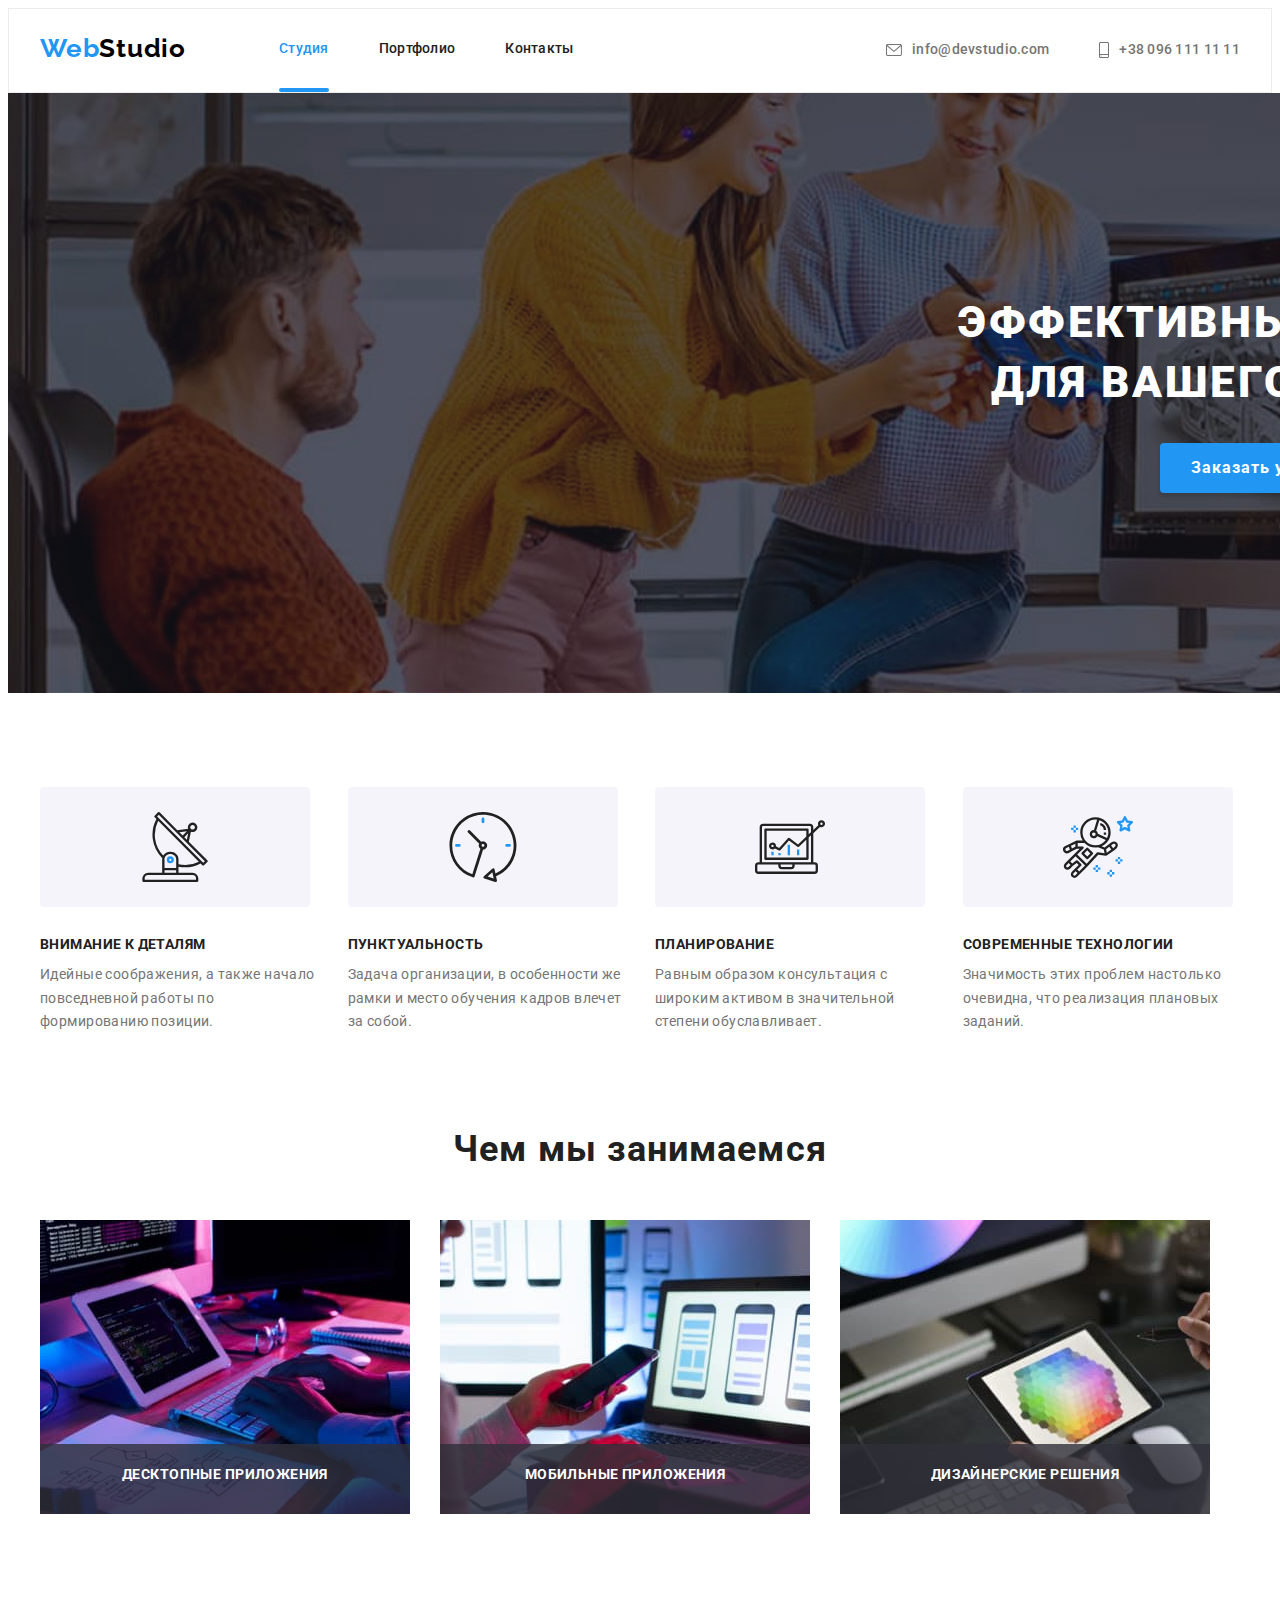
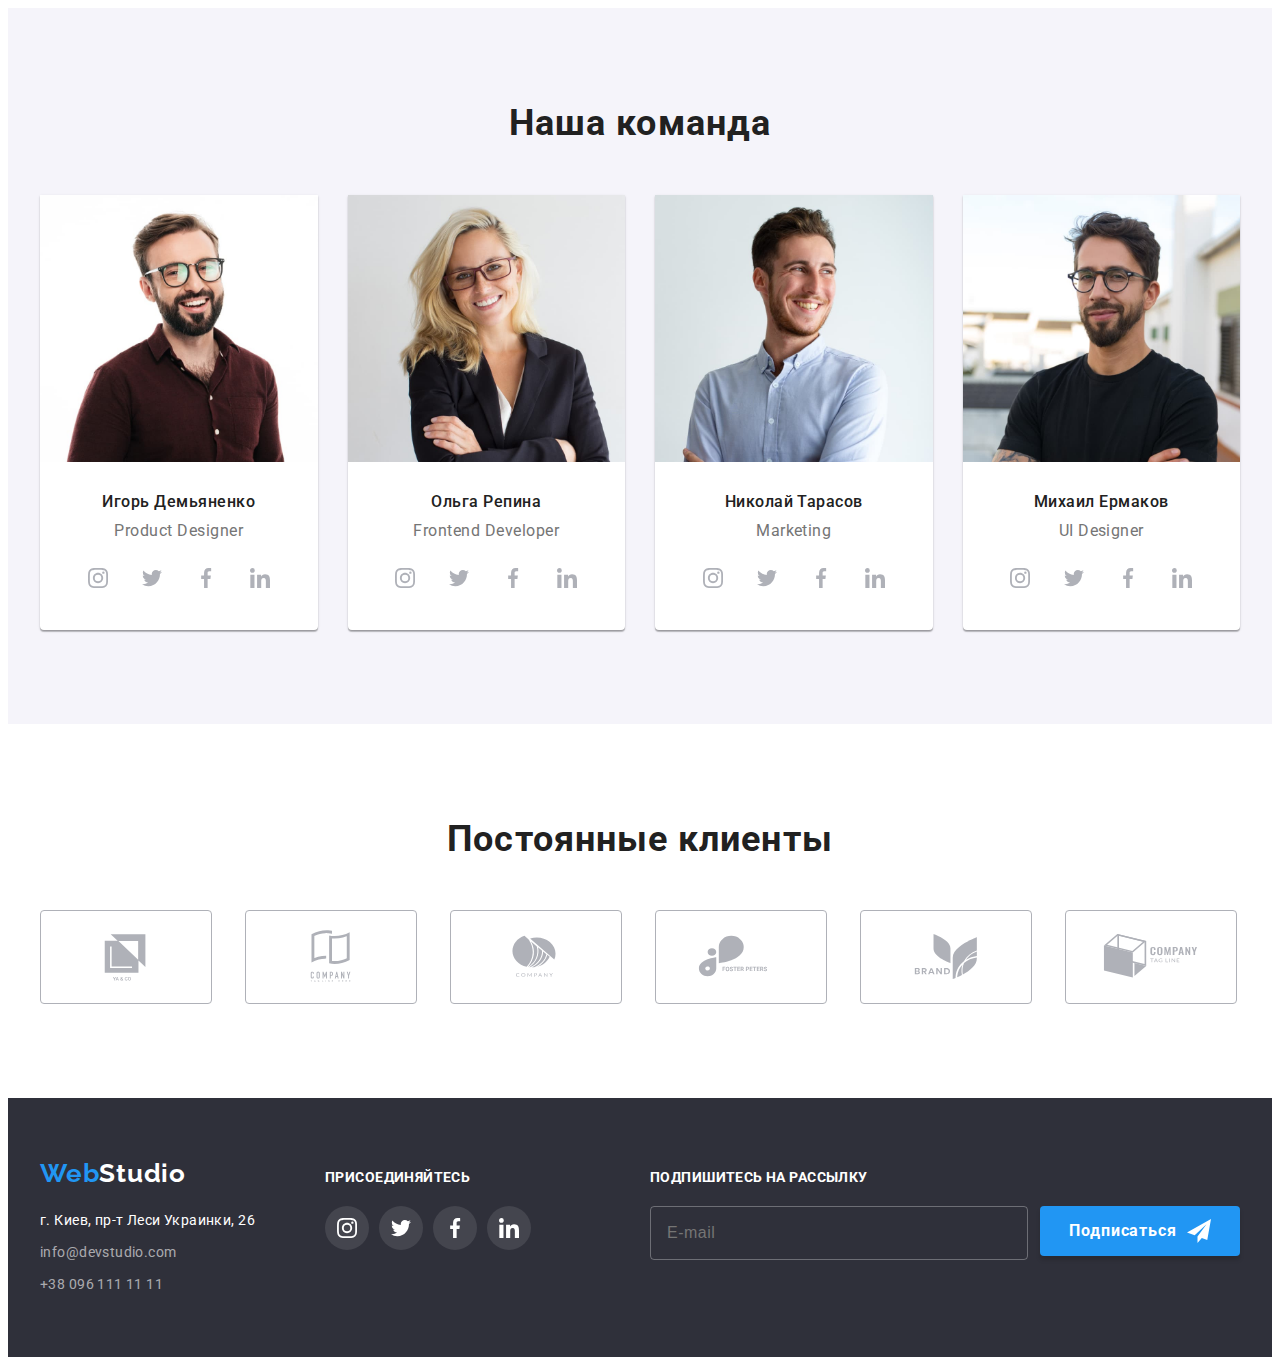
==== commit 9109937f: "add adapt changes" ====
--- a/index.html
+++ b/index.html
@@ -34,13 +34,13 @@
        </nav>
             <ul class="list-contacts list">
                 <li class="list-contacts__item list-contacts__item--top">
-                    <a href="mailto:info@devstudio.com" class="list-contacts__link link current "> 
+                    <a href="mailto:info@devstudio.com" class="list-contacts__link link contacts-mail-link current "> 
                 <svg class="list-contacts__icon icon-envelope" width="16" height="12">
                     <use href="./images/icons.svg#icon-envelope"></use>
                 </svg>  info@devstudio.com</a>
                 </li>
                 <li class="list-contacts__item">
-                        <a href="tel:+380961111111" class="list-contacts__link link ">
+                        <a href="tel:+380961111111" class="list-contacts__link link contacts-tel-link">
                         <svg class="list-contacts__icon icon-smartphone" width="10" height="16">
                             <use href="./images/icons.svg#icon-smartphone"></use>
                         </svg> +38 096 111 11 11</a>
--- a/css/main.min.css
+++ b/css/main.min.css
@@ -1,2 +1,2 @@
-body{font-family:'Roboto',sans-serif;font-size:14px;color:var(--top-text-color);background-color:var(--body-color)}.link{text-decoration:none}.list{list-style:none}.is-hidden{opacity:0;pointer-events:none;visibility:hidden}p,h1,h2,h3,h4,h5,h6{margin:0}ul,ol{padding-left:0;margin:0}img{display:block;max-width:100%;height:auto}:root{--body-color:#ffffff;--logo-top-color: #000000;--logo-bottom-color:#FFFFFF;--accent-color: #2196F3;--header-color:  #212121;--hover-color:#2196F3;--current-color:#2196F3;--hero-color:#2F303A;--top-title-color:  #FFFFFF;--bottom-title-color: #212121;--second-title-color:#212121;--third-title-color:#212121;--top-btn-color: #FFFFFF;--hover-btn-color:#188CE8;--second-btn-color: #212121;--bacground-btn-color:#F5F4FA;--top-text-color:#757575;--bottom-text-color: #757575;--second-text-color:#757575;--team-color:#FFFFFF;--team-fon-color:#F5F4FA;--footer-color:#2F303A;--address-color:#FFFFFF;--contacts-color: rgba(255, 255, 255, 0.6);--portfolio-fon-color:#FFFFFF;--first-margin:30px;--second-margin:30px;--duration:250ms;--time-function:cubic-bezier(0.4, 0, 0.2, 1)}.visually-hidden{position:absolute;white-space:nowrap;width:1px;height:1px;overflow:hidden;border:0;padding:0;clip:rect(0 0 0 0);clip-path:inset(50%);margin:-1px}.container{width:100%;padding-left:15px;padding-right:15px;margin:0 auto}@media screen and (min-width: 480px){.container{max-width:480px}}@media screen and (min-width: 768px){.container{max-width:768px}}@media screen and (min-width: 1200px){.container{max-width:1200px}}.container--top{display:flex;align-items:center}@media screen and (min-width: 1200px){.container--bottom{display:flex;align-items:baseline}}.section{padding-top:60px;padding-bottom:60px}@media screen and (min-width: 1200px){.section{padding-top:94px;padding-bottom:94px}}.logo{font-family:'Raleway','Tahoma', sans-serif;font-weight:700;font-size:24px;line-height:1.17;text-align:center;letter-spacing:0.03em}@media screen and (min-width: 1200px){.logo{font-size:26px;line-height:1.19}}.logo--dark{display:block;padding-top:16px;padding-bottom:16px;color:var(--logo-top-color)}@media screen and (min-width: 768px){.logo--dark{padding-top:26px;padding-bottom:26px}}@media screen and (min-width: 1200px){.logo--dark{padding-top:24px;padding-bottom:25px}}.logo--light{display:block;margin-bottom:20px;color:var(--logo-bottom-color)}@media screen and (min-width: 1200px){.logo--light{text-align:start}}.logo__accent{font-family:'Raleway','Tahoma', sans-serif;font-weight:700;font-size:26px;line-height:1.19;letter-spacing:0.03em;color:var(--accent-color)}.list-contacts{margin-left:auto}@media screen and (max-width: 767px){.list-contacts{display:none}}@media screen and (min-width: 1200px){.list-contacts{display:flex;justify-content:center}}.list-contacts__item{align-items:center;margin-left:auto}@media screen and (min-width: 1200px){.list-contacts__item{display:flex}}@media screen and (min-width: 1200px){.list-contacts__item+.list-contacts__item{margin-left:50px}}.list-contacts__link{font-weight:500;font-size:12px;line-height:1.17;letter-spacing:0.02em;display:flex;align-items:center;color:var(--top-text-color);transition:color var(--duration) var(--time-function)}.list-contacts__link:hover,.list-contacts__link:focus{color:var(--hover-color)}@media screen and (min-width: 1200px){.list-contacts__link{padding-top:32px;padding-bottom:32px;font-size:14px;line-height:1.14}}@media screen and (min-width: 768px) and (max-width: 1199px){.list-contacts__item--top{margin-bottom:10px}}.list-contacts__icon{display:block;cursor:pointer;margin-right:10px;fill:var(--top-text-color)}.list-contacts__link:hover .icon-envelope,.list-contacts__link:focus .icon-envelope,.list-contacts__link:hover .icon-smartphone,.list-contacts__link:focus .icon-smartphone{fill:var(--hover-color)}.btn{font-family:inherit;font-weight:700;font-size:16px;line-height:1.88;text-align:center;letter-spacing:0.06em;display:flex;justify-content:center;align-items:center;margin:0 auto;min-width:200px;height:50px;border:1px solid transparent;border-radius:4px;box-shadow:0px 4px 4px rgba(0,0,0,0.15);color:var(--top-btn-color);background-color:var(--accent-color)}.title{font-family:'Roboto'}.title--dark{color:var(--second-title-color)}.title--light{color:#FFFFFF}.hero__title{font-weight:900;font-size:26px;line-height:1.62;text-align:center;letter-spacing:0.06em;text-transform:uppercase;display:inline-block;width:100%;margin-bottom:var(--second-margin)}@media screen and (min-width: 480px){.hero__title{width:360px}}@media screen and (min-width: 1200px){.hero__title{font-weight:900;font-size:44px;line-height:1.36;letter-spacing:0.06em;text-transform:uppercase;text-align:center;display:inline-block;width:696px;margin-bottom:var(--second-margin)}}.work-top__title,.team-top__title,.clients-top__title{font-size:28px;line-height:1.18;text-align:center;letter-spacing:0.03em;margin-bottom:30px}@media screen and (min-width: 1200px){.work-top__title,.team-top__title,.clients-top__title{font-size:36px;line-height:1.17;margin-bottom:50px}}.feature-bottom__title,.work-bottom__title{font-size:14px;line-height:1.14;letter-spacing:0.03em;text-transform:uppercase;text-align:center;margin-bottom:10px}@media screen and (min-width: 768px){.feature-bottom__title,.work-bottom__title{text-align:start}}.soc-list{display:flex;justify-content:center}.soc-list__item+.soc-list__item{margin-left:10px}.soc-list__link{display:flex;width:44px;height:44px;border-radius:50%;justify-content:center;align-items:center;transition:background-color var(--duration) var(--time-function)}.soc-list__link:hover,.soc-list__link:focus{background-color:var(--hover-color)}.soc-list__link--white{background-color:#FFFFFF}.soc-list__link--grey{background-color:rgba(255,255,255,0.1)}.soc-list__icon{transition:fill var(--duration) var(--time-function)}.soc-list__link:hover .soc-list__icon,.soc-list__link:focus .soc-list__icon{fill:#FFFFFF}.soc-list__icon--grey{fill:#AFB1B8}.soc-list__icon--white{fill:#FFFFFF}.header{border:1px solid #ECECEC}.mob-content{display:flex;justify-content:space-between}.mob-open-btn{border:transparent;background-color:transparent;cursor:pointer;transition:fill var(--duration) var(--time-function)}@media screen and (min-width: 768px){.mob-open-btn{display:none}}.mob-open-btn:hover,.mob-open-btn:focus{fill:var(--accent-color)}.mob-menu{position:fixed;z-index:1;top:0;left:0;background-color:#ffffff;width:100vw;height:100vh;padding-top:48px;padding-bottom:48px}.mob-menu .container{overflow-y:auto;height:100%;display:flex;flex-direction:column;justify-content:space-between}@media screen and (min-width: 768px){.mob-menu{display:none}}.mob-close-btn{position:absolute;top:10px;right:15px;border:transparent;background-color:transparent;cursor:pointer;transition:fill var(--duration) var(--time-function)}.mob-close-btn:hover,.mob-close-btn:focus{fill:var(--accent-color)}.mob-nav-list__item:not(:last-child){margin-bottom:32px}.mob-nav-list__link{font-weight:500;font-size:40px;line-height:1.18;text-align:center;letter-spacing:0.02em;color:#212121;transition:color var(--duration) var(--time-function)}.mob-nav-list__link:hover,.mob-nav-list__link:focus{color:var(--accent-color)}.mob-nav-list__link.current{color:#2196f3}.mob-contacts-list{margin-bottom:64px}.tel-link{font-weight:500;font-size:34px;line-height:1.18;letter-spacing:0.02em;display:block;margin-bottom:32px;color:#2196f3}.mail-link{font-weight:500;font-size:24px;line-height:1.17;letter-spacing:0.02em;color:#757575}.mob-soc-list{display:flex}.mob-soc-list__item:not(:last-child) .mob-soc-list__link::after{content:"";width:22px;height:0px;border:1px solid rgba(33,33,33,0.2);transform:rotate(90deg);margin-left:10px;margin-right:10px}.mob-soc-list__link{font-weight:500;font-size:18px;line-height:1.22;letter-spacing:0.02em;color:#2196f3}.no-scroll{overflow:hidden}@media screen and (max-width: 767px){.navigation{width:100%}}@media screen and (min-width: 768px){.navigation{display:flex}}@media screen and (max-width: 767px){.nav-list{display:none}}@media screen and (min-width: 768px){.nav-list{display:flex;align-items:center;margin-left:88px}}@media screen and (min-width: 1200px){.nav-list{margin-left:93px}}@media screen and (min-width: 768px){.nav__item+.nav__item{margin-left:50px}}@media screen and (min-width: 768px){.nav__link{position:relative;font-weight:500;font-size:14px;line-height:1.14;letter-spacing:0.02em;display:block;padding-top:32px;padding-bottom:35px;color:var(--header-color);transition:color var(--duration) var(--time-function)}.nav__link:hover,.nav__link:focus{color:var(--hover-color)}.nav__link.current{color:var(--current-color)}}.nav__link.current::after{position:absolute;bottom:0;content:"";width:100%;height:4px;border-radius:2px;display:block;background-color:var(--current-color)}.hero{padding:118px 60px;text-align:center;max-width:100%;height:auto;margin-left:auto;margin-right:auto;background-image:linear-gradient(rgba(47,48,58,0.4), rgba(47,48,58,0.4)),url(../images/hero-mob.jpg);background-repeat:no-repeat;background-position:center;background-size:cover}@media (min-device-pixel-ratio: 2), (min-resolution: 192dpi), (min-resolution: 2dppx){.hero{background-image:linear-gradient(rgba(25,28,38,0.5), rgba(25,28,38,0.5)),url(../images/hero-mob2x.jpg)}}@media screen and (min-width: 768px){.hero{padding:118px 204px;max-width:768px;background-image:linear-gradient(rgba(25,28,38,0.5), rgba(25,28,38,0.5)),url(../images/hero-tablet.jpg)}}@media screen and (min-width: 768px) and (min-device-pixel-ratio: 2), screen and (min-width: 768px) and (min-resolution: 192dpi), screen and (min-width: 768px) and (min-resolution: 2dppx){.hero{background-image:linear-gradient(rgba(25,28,38,0.5), rgba(25,28,38,0.5)),url(../images/hero-tablet2x.jpg)}}@media screen and (min-width: 1200px){.hero{padding-top:200px;padding-bottom:200px;max-width:1600px;height:600px;background-image:linear-gradient(rgba(25,28,38,0.5), rgba(25,28,38,0.5)),url(../images/hero.jpg)}}@media screen and (min-width: 1200px) and (min-device-pixel-ratio: 2), screen and (min-width: 1200px) and (min-resolution: 192dpi), screen and (min-width: 1200px) and (min-resolution: 2dppx){.hero{background-image:linear-gradient(rgba(25,28,38,0.5), rgba(25,28,38,0.5)),url(../images/hero2x.jpg)}}.hero__btn{transition:background-color var(--duration) var(--time-function),color var(--duration) var(--time-function)}.hero__btn:hover,.hero__btn:focus{background-color:var(--hover-btn-color)}@media screen and (min-width: 1200px){.feature{padding-bottom:47px}}.feature-list{margin-bottom:-30px}@media screen and (min-width: 768px){.feature-list{display:flex;flex-wrap:wrap;margin-left:-30px}}@media screen and (min-width: 1200px){.feature-list{margin-left:-30px}}.feature-list__item{margin-bottom:30px}@media screen and (min-width: 768px){.feature-list__item{width:calc(100% / 2 - 30px);margin-left:30px}}@media screen and (min-width: 1200px){.feature-list__item{width:calc(100% / 4 - 30px);margin-left:30px}}.feature-gallery{display:flex;max-width:450px;height:120px;border-radius:4px;justify-content:center;align-items:center;margin-bottom:30px;background-color:var(--team-fon-color)}@media screen and (min-width: 768px){.feature-gallery{max-width:354px;height:120px}}@media screen and (min-width: 1200px){.feature-gallery{max-width:270px;height:120px}}.feature__text{font-size:14px;line-height:1.71;letter-spacing:0.03em;color:var(--top-text-color)}.work{padding-top:47px;display:none}@media screen and (min-width: 1200px){.work{display:block}}.work-list{display:flex}.work-list__item+.work-list__item{margin-left:var(--first-margin)}.work-thumb{position:relative}.work-thumb__title{position:absolute;bottom:0;display:flex;width:100%;height:70px;justify-content:center;align-items:center;background-color:rgba(47,48,58,0.8)}.team{background-color:var(--team-fon-color)}.team-list{margin-bottom:-30px}@media screen and (min-width: 768px){.team-list{display:flex;flex-wrap:wrap;margin-left:-30px}}@media screen and (min-width: 1200px){.team-list{margin-left:-30px}}.team-list__item{box-shadow:0px 1px 3px rgba(0,0,0,0.12),0px 1px 1px rgba(0,0,0,0.14),0px 2px 1px rgba(0,0,0,0.2);border-radius:0px 0px 4px 4px;overflow:hidden;padding-bottom:30px;margin-bottom:30px;background-color:var(--team-color)}@media screen and (min-width: 768px){.team-list__item{width:calc(100% / 2 - 30px);margin-left:30px}}@media screen and (min-width: 1200px){.team-list__item{width:calc(100% / 4 - 30px);margin-left:30px}}.team-list__img{margin-bottom:var(--second-margin);width:100%;height:auto}.team-bottom__title{font-family:'Roboto';font-weight:500;font-size:16px;line-height:1.19;text-align:center;letter-spacing:0.03em;margin-bottom:10px;color:var(--second-title-color)}.team-list__text{font-size:16px;line-height:1.19;text-align:center;letter-spacing:0.03em;margin-bottom:16px;color:var(--bottom-text-color)}.logo-list{display:flex;flex-wrap:wrap;margin-left:-30px;margin-bottom:-30px}@media screen and (min-width: 768px){.logo-list{margin-left:-30px}}@media screen and (min-width: 1200px){.logo-list{margin-left:-30px}}.logo-list__item{width:calc(100% / 2 - 30px);margin-left:30px;margin-bottom:30px}@media screen and (min-width: 768px){.logo-list__item{width:calc(100% / 3 - 30px);margin-left:30px}}@media screen and (min-width: 1200px){.logo-list__item{width:calc(100% / 6 - 30px);margin-left:30px}}.logo-list__link{outline:transparent;display:flex;justify-content:center;align-items:center;width:100%;height:92px;border:1px solid #AFB1B8;border-radius:4px;background-color:#FFFFFF;transition:background-color var(--duration) var(--time-function)}.logo-list__link:hover,.logo-list__link:focus{border-color:var(--accent-color)}@media screen and (min-width: 768px){.logo-list__link{width:226px}}@media screen and (min-width: 1200px){.logo-list__link{width:170px}}.logo-list__icon{fill:#AFB1B8;transition:fill var(--duration) var(--time-function)}.logo-list__link:hover .logo-list__icon,.logo-list__link:focus .logo-list__icon{fill:var(--hover-color)}.footer{padding-top:60px;padding-bottom:60px;background-color:var(--footer-color)}@media screen and (min-width: 768px){.footer-content{display:flex;justify-content:space-around;align-items:baseline}}.footer-address{text-align:center}.address-list{font-style:normal}.top-address{margin-bottom:60px}@media screen and (min-width: 1200px){.top-address{text-align:start}}.address{font-size:14px;line-height:1.71;letter-spacing:0.03em;margin-bottom:8px;color:var(--address-color)}.mail{margin-bottom:8px}.address-list__link{font-size:14px;line-height:1.71;letter-spacing:0.03em;color:var(--contacts-color);transition:color var(--duration) var(--time-function)}.address-list__link:hover,.address-list__link:focus{color:var(--hover-color)}.social{margin-bottom:60px}@media screen and (min-width: 1200px){.social{margin-left:70px}}.social-text{font-weight:700;font-size:14px;line-height:1.14;text-align:center;letter-spacing:0.03em;text-transform:uppercase;margin-bottom:20px;color:#FFFFFF}@media screen and (min-width: 1200px){.social-text{text-align:start}}.form{text-align:center}@media screen and (min-width: 1200px){.form{margin-left:auto}}.form__text{font-weight:700;line-height:1.14;text-align:center;letter-spacing:0.03em;text-transform:uppercase;margin-bottom:20px;color:#FFFFFF}@media screen and (min-width: 1200px){.form__text{text-align:start}}@media screen and (min-width: 1200px){.form__content{display:flex;justify-content:center;align-items:flex-start}}.form__input{font-weight:400;font-size:16px;line-height:1.25;letter-spacing:0.03em;min-width:100%;height:50px;border:1px solid rgba(255,255,255,0.3);border-radius:4px;padding-left:16px;margin-bottom:20px;color:rgba(255,255,255,0.6);background-color:transparent}@media screen and (min-width: 480px){.form__input{min-width:450px}}@media screen and (min-width: 1200px){.form__input{min-width:358px}}.form-btn{color:var(--top-btn-color);background-color:var(--accent-color)}@media screen and (min-width: 1200px){.form-btn{margin-left:12px}}.form-icon{margin-left:10px}.backdrop{position:fixed;top:0;width:100%;height:100%;background-color:rgba(0,0,0,0.2);transition:opacity var(--duration) var(--time-function),visibility var(--duration) var(--time-function)}.backdrop.is-hidden .modal{transform:scale 0,5}.modal{position:absolute;top:50%;left:50%;width:450px;min-height:609px;box-shadow:0px 1px 3px rgba(0,0,0,0.12),0px 1px 1px rgba(0,0,0,0.14),0px 2px 1px rgba(0,0,0,0.2);border-radius:4px;padding:40px;background-color:#FFFFFF;transition:transform var(--duration) var(--time-function),visibility var(--duration) var(--time-function);transform:translate(-50%, -50%) scale(1)}@media screen and (min-width: 1200px){.modal{width:528px;min-height:581px}}.modal-close{width:30px;height:30px;border:1px solid rgba(0,0,0,0.1);border-radius:50%;position:absolute;top:8px;right:8px;padding:6px;fill:#000000;transition:fill var(--duration) var(--time-function)}.modal-close:hover,.modal-close:focus{fill:var(--accent-color)}.modal__text{font-weight:700;font-size:20px;line-height:1.5;text-align:center;letter-spacing:0.03em;margin-bottom:12px;color:#212121}@media screen and (min-width: 1200px){.modal__text{line-height:1.15}}.modal-field{margin-bottom:10px}.modal-field__label{font-weight:400;font-size:12px;line-height:1.17;letter-spacing:0.01em;display:block;margin-bottom:4px;color:#757575}.modal-input-wrap{position:relative}.modal-field__input{width:100%;height:40px;border:1px solid rgba(33,33,33,0.2);border-radius:4px;padding-left:42px;outline:none;transition:border-color var(--duration) var(--time-function)}.modal-field__input:focus{border-color:var(--accent-color)}.modal-field__icon{position:absolute;left:12px;top:50%;transform:translateY(-50%);transition:fill var(--duration) var(--time-function)}.modal-field__input:focus+.modal-field__icon{fill:var(--accent-color)}.modal-area{margin-bottom:20px}.modal-area__input{font-weight:400;font-size:14px;line-height:1.14;letter-spacing:0.01em;width:100%;height:120px;border:1px solid rgba(33,33,33,0.2);border-radius:4px;padding:12px 16px;resize:none;outline:none;color:rgba(117,117,117,0.5);transition:border-color var(--duration) var(--time-function)}.modal-area__input:focus{border-color:var(--accent-color)}@media screen and (min-width: 1200px){.modal-area__input{line-height:1.17}}.modal-check{display:flex;justify-content:center;align-items:center;margin-bottom:30px}.modal-check__input:checked+.modal-check__label::before{border:none;background-image:url(../images/check.svg);background-repeat:no-repeat;background-position:center;background-color:var(--accent-color)}.modal-check__label{font-weight:400;font-size:12px;line-height:1.17;letter-spacing:0.03em;display:flex;align-items:center;color:#757575}.modal-check__label::before{content:"";width:16px;height:15px;border-radius:2px;border:2px solid #212121;margin-right:7px;cursor:pointer;background-color:#FFFFFF}.modal-check__input:focus+.modal-check__label::before,.modal-check__input:hover+.modal-check__label::before{border-color:var(--accent-color)}@media screen and (min-width: 1200px){.modal-check__label{font-size:14px;line-height:1.71}}.modal-check__link{font-weight:400;font-size:12px;line-height:1.17;letter-spacing:0.03em;text-decoration-line:underline;margin-left:3px;color:#2196F3}@media screen and (min-width: 1200px){.modal-check__link{font-size:14px;line-height:1.71}}.modal-btn{position:relative;left:50%;transform:translateX(-50%);font-family:inherit;font-weight:700;font-size:16px;line-height:1.88;text-align:center;letter-spacing:0.06em;min-width:200px;height:50px;border:1px solid transparent;box-shadow:0px 4px 4px rgba(0,0,0,0.15);border-radius:4px;color:#FFFFFF;background-color:var(--accent-color);transition:background-color var(--duration) var(--time-function)}.modal-btn:hover,.modal-btn:focus{background-color:#188CE8}.portfolio-btn-list{display:flex;flex-wrap:wrap;margin-bottom:25px}@media screen and (min-width: 768px){.portfolio-btn-list{display:flex;justify-content:center;margin-bottom:15px}}@media screen and (min-width: 1200px){.portfolio-btn-list{margin-bottom:35px}}.portfolio-btn-item{margin-right:8px;margin-bottom:15px}@media screen and (min-width: 768px){.portfolio-btn-item+.portfolio-btn-item{margin-left:8px}}.portfolio-btn{font-family:inherit;font-weight:500;font-size:16px;line-height:1.62;text-align:center;letter-spacing:0.03em;cursor:pointer;padding:6px 22px;border:1px solid #F5F4FA;border-radius:4px;color:var(--second-btn-color);background-color:var(--bacground-btn-color);transition:background-color var(--duration) var(--time-function),color var(--duration) var(--time-function),box-shadow var(--duration) var(--time-function)}.portfolio-btn:hover,.portfolio-btn:focus{border:1px solid #2196F3;box-shadow:0px 3px 1px rgba(0,0,0,0.1),0px 1px 2px rgba(0,0,0,0.08),0px 2px 2px rgba(0,0,0,0.12);border-radius:4px;color:var(--top-btn-color);background-color:var(--hover-color)}.current-btn{border:1px solid #2196F3;box-shadow:0px 3px 1px rgba(0,0,0,0.1),0px 1px 2px rgba(0,0,0,0.08),0px 2px 2px rgba(0,0,0,0.12);border-radius:4px;color:var(--top-btn-color);background-color:var(--current-color)}.portfolio-list{margin-bottom:-30px}@media screen and (min-width: 768px){.portfolio-list{display:flex;flex-wrap:wrap;margin-left:-30px}}.portfolio-link{display:block;margin-bottom:30px;transition:box-shadow var(--duration) var(--time-function)}.portfolio-link:hover,.portfolio-link:focus{box-shadow:0px 1px 1px rgba(0,0,0,0.12),0px 4px 4px rgba(0,0,0,0.06),1px 4px 6px rgba(0,0,0,0.16)}.portfolio-item{display:block;cursor:pointer}@media screen and (min-width: 768px){.portfolio-item{flex-basis:calc(100% / 2 - 30px);margin-left:30px}}@media screen and (min-width: 1200px){.portfolio-item{flex-basis:calc(100% / 3 - 30px);margin-left:30px}}.overlay{position:relative;overflow:hidden}.overlay-text{position:absolute;top:0;height:100%;padding:63px 24px;font-size:18px;line-height:1.56;letter-spacing:0.03em;color:#FFFFFF;background-color:rgba(33,150,243,0.9);transform:translateY(100%) scale(0, 0);transition:transform var(--duration) var(--time-function)}.portfolio-link:hover .overlay-text,.portfolio-link:focus .overlay-text{transform:translateY(0%) scale(1, 1)}.portfolio-content{padding:20px 24px;border:1px solid #EEEEEE;border-top:none}.portfolio-bottom-title{font-family:'Roboto';font-size:18px;line-height:2.0;letter-spacing:0.06em;margin-bottom:4px;color:var(--third-title-color);background-color:var(--portfolio-fon-color)}.portfolio-text{font-size:16px;line-height:1.88;letter-spacing:0.03em;color:var(--second-text-color);background-color:var(--portfolio-fon-color)}@media screen and (min-width: 768px) and (max-width: 1199px){.text-veb{margin-bottom:36px}}
+body{font-family:'Roboto',sans-serif;font-size:14px;color:var(--top-text-color);background-color:var(--body-color)}.link{text-decoration:none}.list{list-style:none}.is-hidden{opacity:0;pointer-events:none;visibility:hidden}p,h1,h2,h3,h4,h5,h6{margin:0}ul,ol{padding-left:0;margin:0}img{display:block;max-width:100%;height:auto}:root{--body-color:#ffffff;--logo-top-color: #000000;--logo-bottom-color:#FFFFFF;--accent-color: #2196F3;--header-color:  #212121;--hover-color:#2196F3;--current-color:#2196F3;--hero-color:#2F303A;--top-title-color:  #FFFFFF;--bottom-title-color: #212121;--second-title-color:#212121;--third-title-color:#212121;--top-btn-color: #FFFFFF;--hover-btn-color:#188CE8;--second-btn-color: #212121;--bacground-btn-color:#F5F4FA;--top-text-color:#757575;--bottom-text-color: #757575;--second-text-color:#757575;--team-color:#FFFFFF;--team-fon-color:#F5F4FA;--footer-color:#2F303A;--address-color:#FFFFFF;--contacts-color: rgba(255, 255, 255, 0.6);--portfolio-fon-color:#FFFFFF;--first-margin:30px;--second-margin:30px;--duration:250ms;--time-function:cubic-bezier(0.4, 0, 0.2, 1)}.visually-hidden{position:absolute;white-space:nowrap;width:1px;height:1px;overflow:hidden;border:0;padding:0;clip:rect(0 0 0 0);clip-path:inset(50%);margin:-1px}.container{width:100%;padding-left:15px;padding-right:15px;margin:0 auto}@media screen and (min-width: 480px){.container{max-width:480px}}@media screen and (min-width: 768px){.container{max-width:768px}}@media screen and (min-width: 1200px){.container{max-width:1200px}}.container--top{display:flex;align-items:center}@media screen and (min-width: 1200px){.container--bottom{display:flex;align-items:baseline}}.section{padding-top:60px;padding-bottom:60px}@media screen and (min-width: 1200px){.section{padding-top:94px;padding-bottom:94px}}.logo{font-family:'Raleway','Tahoma', sans-serif;font-weight:700;font-size:24px;line-height:1.17;text-align:center;letter-spacing:0.03em}@media screen and (min-width: 1200px){.logo{font-size:26px;line-height:1.19}}.logo--dark{display:block;padding-top:16px;padding-bottom:16px;color:var(--logo-top-color)}@media screen and (min-width: 768px){.logo--dark{padding-top:26px;padding-bottom:26px}}@media screen and (min-width: 1200px){.logo--dark{padding-top:24px;padding-bottom:25px}}.logo--light{display:block;margin-bottom:20px;color:var(--logo-bottom-color)}@media screen and (min-width: 1200px){.logo--light{text-align:start}}.logo__accent{font-family:'Raleway','Tahoma', sans-serif;font-weight:700;font-size:26px;line-height:1.19;letter-spacing:0.03em;color:var(--accent-color)}.list-contacts{margin-left:auto}@media screen and (max-width: 767px){.list-contacts{display:none}}@media screen and (min-width: 1200px){.list-contacts{display:flex;justify-content:center}}.list-contacts__item{align-items:center;margin-left:auto}@media screen and (min-width: 1200px){.list-contacts__item{display:flex}}@media screen and (min-width: 1200px){.list-contacts__item+.list-contacts__item{margin-left:50px}}.list-contacts__link{font-weight:500;font-size:12px;line-height:1.17;letter-spacing:0.02em;display:flex;align-items:center;color:var(--top-text-color);transition:color var(--duration) var(--time-function)}.list-contacts__link:hover,.list-contacts__link:focus{color:var(--hover-color)}@media screen and (min-width: 1200px){.list-contacts__link{padding-top:32px;padding-bottom:32px;font-size:14px;line-height:1.14}}@media screen and (min-width: 768px) and (max-width: 1199px){.contacts-mail-link{padding-top:20px}}@media screen and (min-width: 768px) and (max-width: 1199px){.contacts-tel-link{padding-bottom:20px}}@media screen and (min-width: 768px) and (max-width: 1199px){.list-contacts__item--top{margin-bottom:10px}}.list-contacts__icon{display:block;cursor:pointer;margin-right:10px;fill:var(--top-text-color)}.list-contacts__link:hover .icon-envelope,.list-contacts__link:focus .icon-envelope,.list-contacts__link:hover .icon-smartphone,.list-contacts__link:focus .icon-smartphone{fill:var(--hover-color)}.btn{font-family:inherit;font-weight:700;font-size:16px;line-height:1.88;text-align:center;letter-spacing:0.06em;display:flex;justify-content:center;align-items:center;margin:0 auto;min-width:200px;height:50px;border:1px solid transparent;border-radius:4px;box-shadow:0px 4px 4px rgba(0,0,0,0.15);color:var(--top-btn-color);background-color:var(--accent-color)}.title{font-family:'Roboto'}.title--dark{color:var(--second-title-color)}.title--light{color:#FFFFFF}.hero__title{font-weight:900;font-size:26px;line-height:1.62;text-align:center;letter-spacing:0.06em;text-transform:uppercase;display:inline-block;width:100%;margin-bottom:var(--second-margin)}@media screen and (min-width: 480px){.hero__title{width:360px}}@media screen and (min-width: 1200px){.hero__title{font-weight:900;font-size:44px;line-height:1.36;letter-spacing:0.06em;text-transform:uppercase;text-align:center;display:inline-block;width:696px;margin-bottom:var(--second-margin)}}.work-top__title,.team-top__title,.clients-top__title{font-size:28px;line-height:1.18;text-align:center;letter-spacing:0.03em;margin-bottom:30px}@media screen and (min-width: 1200px){.work-top__title,.team-top__title,.clients-top__title{font-size:36px;line-height:1.17;margin-bottom:50px}}.feature-bottom__title,.work-bottom__title{font-size:14px;line-height:1.14;letter-spacing:0.03em;text-transform:uppercase;text-align:center;margin-bottom:10px}@media screen and (min-width: 768px){.feature-bottom__title,.work-bottom__title{text-align:start}}.soc-list{display:flex;justify-content:center}.soc-list__item+.soc-list__item{margin-left:10px}.soc-list__link{display:flex;width:44px;height:44px;border-radius:50%;justify-content:center;align-items:center;transition:background-color var(--duration) var(--time-function)}.soc-list__link:hover,.soc-list__link:focus{background-color:var(--hover-color)}.soc-list__link--white{background-color:#FFFFFF}.soc-list__link--grey{background-color:rgba(255,255,255,0.1)}.soc-list__icon{transition:fill var(--duration) var(--time-function)}.soc-list__link:hover .soc-list__icon,.soc-list__link:focus .soc-list__icon{fill:#FFFFFF}.soc-list__icon--grey{fill:#AFB1B8}.soc-list__icon--white{fill:#FFFFFF}.header{border:1px solid #ECECEC}.mob-content{display:flex;justify-content:space-between}.mob-open-btn{border:transparent;background-color:transparent;cursor:pointer;transition:fill var(--duration) var(--time-function)}@media screen and (min-width: 768px){.mob-open-btn{display:none}}.mob-open-btn:hover,.mob-open-btn:focus{fill:var(--accent-color)}.mob-menu{position:fixed;z-index:1;top:0;left:0;background-color:#ffffff;width:100vw;height:100vh;padding:48px 40px;transition:opacity var(--duration) var(--time-function),visibility var(--duration) var(--time-function)}.mob-menu .container{overflow-y:auto;height:100%;display:flex;flex-direction:column;justify-content:space-between}@media screen and (min-width: 768px){.mob-menu{display:none}}.mob-close-btn{position:absolute;top:10px;right:15px;border:transparent;background-color:transparent;cursor:pointer;transition:fill var(--duration) var(--time-function)}.mob-close-btn:hover,.mob-close-btn:focus{fill:var(--accent-color)}.mob-nav-list__item:not(:last-child){margin-bottom:32px}.mob-nav-list__link{font-weight:500;font-size:40px;line-height:1.18;text-align:center;letter-spacing:0.02em;color:#212121;transition:color var(--duration) var(--time-function)}.mob-nav-list__link:hover,.mob-nav-list__link:focus{color:var(--accent-color)}.mob-nav-list__link.current{color:#2196f3}.mob-contacts-list{margin-bottom:64px}.tel-link{font-weight:500;font-size:34px;line-height:1.18;letter-spacing:0.02em;display:block;margin-bottom:32px;color:#2196f3}.mail-link{font-weight:500;font-size:24px;line-height:1.17;letter-spacing:0.02em;color:#757575}.mob-soc-list{display:flex;flex-wrap:wrap}.mob-soc-list__item:not(:last-child) .mob-soc-list__link::after{content:"";width:22px;height:0px;border:1px solid rgba(33,33,33,0.2);transform:rotate(90deg);margin-left:10px;margin-right:10px}.mob-soc-list__link{font-weight:500;font-size:18px;line-height:1.22;letter-spacing:0.02em;color:#2196f3}.no-scroll{overflow:hidden}@media screen and (max-width: 767px){.navigation{width:100%}}@media screen and (min-width: 768px){.navigation{display:flex}}@media screen and (max-width: 767px){.nav-list{display:none}}@media screen and (min-width: 768px){.nav-list{display:flex;align-items:center;margin-left:88px}}@media screen and (min-width: 1200px){.nav-list{margin-left:93px}}@media screen and (min-width: 768px){.nav__item+.nav__item{margin-left:50px}}@media screen and (min-width: 768px){.nav__link{position:relative;font-weight:500;font-size:14px;line-height:1.14;letter-spacing:0.02em;display:block;padding-top:32px;padding-bottom:35px;color:var(--header-color);transition:color var(--duration) var(--time-function)}.nav__link:hover,.nav__link:focus{color:var(--hover-color)}.nav__link.current{color:var(--current-color)}}.nav__link.current::after{position:absolute;bottom:0;content:"";width:100%;height:4px;border-radius:2px;display:block;background-color:var(--current-color)}@media screen and (max-width: 479px){.hero{padding-top:118px;padding-bottom:118px;text-align:center;max-width:100%;height:auto;margin-left:auto;margin-right:auto;background-image:linear-gradient(rgba(47,48,58,0.4), rgba(47,48,58,0.4)),url(../images/hero-mob.jpg);background-repeat:no-repeat;background-position:center;background-size:cover}}@media screen and (max-width: 479px) and (min-device-pixel-ratio: 2), screen and (max-width: 479px) and (min-resolution: 192dpi), screen and (max-width: 479px) and (min-resolution: 2dppx){.hero{background-image:linear-gradient(rgba(25,28,38,0.5), rgba(25,28,38,0.5)),url(../images/hero-mob2x.jpg)}}@media screen and (min-width: 480px){.hero{padding:118px 60px;text-align:center;max-width:100%;height:auto;margin-left:auto;margin-right:auto;background-image:linear-gradient(rgba(47,48,58,0.4), rgba(47,48,58,0.4)),url(../images/hero-mob.jpg);background-repeat:no-repeat;background-position:center;background-size:cover}}@media screen and (min-width: 480px) and (min-device-pixel-ratio: 2), screen and (min-width: 480px) and (min-resolution: 192dpi), screen and (min-width: 480px) and (min-resolution: 2dppx){.hero{background-image:linear-gradient(rgba(25,28,38,0.5), rgba(25,28,38,0.5)),url(../images/hero-mob2x.jpg)}}@media screen and (min-width: 768px){.hero{padding:118px 204px;min-width:768px;background-image:linear-gradient(rgba(25,28,38,0.5), rgba(25,28,38,0.5)),url(../images/hero-tablet.jpg)}}@media screen and (min-width: 768px) and (min-device-pixel-ratio: 2), screen and (min-width: 768px) and (min-resolution: 192dpi), screen and (min-width: 768px) and (min-resolution: 2dppx){.hero{background-image:linear-gradient(rgba(25,28,38,0.5), rgba(25,28,38,0.5)),url(../images/hero-tablet2x.jpg)}}@media screen and (min-width: 1200px){.hero{padding:200px 452px;min-width:1600px;background-image:linear-gradient(rgba(25,28,38,0.5), rgba(25,28,38,0.5)),url(../images/hero.jpg)}}@media screen and (min-width: 1200px) and (min-device-pixel-ratio: 2), screen and (min-width: 1200px) and (min-resolution: 192dpi), screen and (min-width: 1200px) and (min-resolution: 2dppx){.hero{background-image:linear-gradient(rgba(25,28,38,0.5), rgba(25,28,38,0.5)),url(../images/hero2x.jpg)}}.hero__btn{transition:background-color var(--duration) var(--time-function),color var(--duration) var(--time-function)}.hero__btn:hover,.hero__btn:focus{background-color:var(--hover-btn-color)}@media screen and (min-width: 1200px){.feature{padding-bottom:47px}}.feature-list{margin-bottom:-30px}@media screen and (min-width: 768px){.feature-list{display:flex;flex-wrap:wrap;margin-left:-30px}}@media screen and (min-width: 1200px){.feature-list{margin-left:-30px}}.feature-list__item{margin-bottom:30px}@media screen and (min-width: 768px){.feature-list__item{width:calc(100% / 2 - 30px);margin-left:30px}}@media screen and (min-width: 1200px){.feature-list__item{width:calc(100% / 4 - 30px);margin-left:30px}}.feature-gallery{display:flex;max-width:450px;height:120px;border-radius:4px;justify-content:center;align-items:center;margin-bottom:30px;background-color:var(--team-fon-color)}@media screen and (min-width: 768px){.feature-gallery{max-width:354px;height:120px}}@media screen and (min-width: 1200px){.feature-gallery{max-width:270px;height:120px}}.feature__text{font-size:14px;line-height:1.71;letter-spacing:0.03em;color:var(--top-text-color)}.work{padding-top:47px;display:none}@media screen and (min-width: 1200px){.work{display:block}}.work-list{display:flex}.work-list__item+.work-list__item{margin-left:var(--first-margin)}.work-thumb{position:relative}.work-thumb__title{position:absolute;bottom:0;display:flex;width:100%;height:70px;justify-content:center;align-items:center;background-color:rgba(47,48,58,0.8)}.team{background-color:var(--team-fon-color)}.team-list{margin-bottom:-30px}@media screen and (min-width: 768px){.team-list{display:flex;flex-wrap:wrap;margin-left:-30px}}@media screen and (min-width: 1200px){.team-list{margin-left:-30px}}.team-list__item{box-shadow:0px 1px 3px rgba(0,0,0,0.12),0px 1px 1px rgba(0,0,0,0.14),0px 2px 1px rgba(0,0,0,0.2);border-radius:0px 0px 4px 4px;overflow:hidden;padding-bottom:30px;margin-bottom:30px;background-color:var(--team-color)}@media screen and (min-width: 768px){.team-list__item{width:calc(100% / 2 - 30px);margin-left:30px}}@media screen and (min-width: 1200px){.team-list__item{width:calc(100% / 4 - 30px);margin-left:30px}}.team-list__img{margin-bottom:var(--second-margin);width:100%;height:auto}.team-bottom__title{font-family:'Roboto';font-weight:500;font-size:16px;line-height:1.19;text-align:center;letter-spacing:0.03em;margin-bottom:10px;color:var(--second-title-color)}.team-list__text{font-size:16px;line-height:1.19;text-align:center;letter-spacing:0.03em;margin-bottom:16px;color:var(--bottom-text-color)}.logo-list{display:flex;flex-wrap:wrap;margin-left:-30px;margin-bottom:-30px}@media screen and (min-width: 768px){.logo-list{margin-left:-30px}}@media screen and (min-width: 1200px){.logo-list{margin-left:-30px}}.logo-list__item{width:calc(100% / 2 - 30px);margin-left:30px;margin-bottom:30px}@media screen and (min-width: 768px){.logo-list__item{width:calc(100% / 3 - 30px);margin-left:30px}}@media screen and (min-width: 1200px){.logo-list__item{width:calc(100% / 6 - 30px);margin-left:30px}}.logo-list__link{outline:transparent;display:flex;justify-content:center;align-items:center;width:100%;height:92px;border:1px solid #AFB1B8;border-radius:4px;background-color:#FFFFFF;transition:background-color var(--duration) var(--time-function)}.logo-list__link:hover,.logo-list__link:focus{border-color:var(--accent-color)}@media screen and (min-width: 768px){.logo-list__link{width:226px}}@media screen and (min-width: 1200px){.logo-list__link{width:170px}}.logo-list__icon{fill:#AFB1B8;transition:fill var(--duration) var(--time-function)}.logo-list__link:hover .logo-list__icon,.logo-list__link:focus .logo-list__icon{fill:var(--hover-color)}.footer{padding-top:60px;padding-bottom:60px;background-color:var(--footer-color)}@media screen and (min-width: 768px) and (max-width: 1199px){.footer-content{display:flex;justify-content:space-around;align-items:baseline;margin-bottom:60px}}@media screen and (min-width: 768px){.footer-content{display:flex;justify-content:space-around;align-items:baseline}}.footer-address{text-align:center}.address-list{font-style:normal}@media screen and (max-width: 767px){.top-address{margin-bottom:60px}}@media screen and (min-width: 1200px){.top-address{text-align:start}}.address{font-size:14px;line-height:1.71;letter-spacing:0.03em;margin-bottom:8px;color:var(--address-color)}.mail{margin-bottom:8px}.address-list__link{font-size:14px;line-height:1.71;letter-spacing:0.03em;color:var(--contacts-color);transition:color var(--duration) var(--time-function)}.address-list__link:hover,.address-list__link:focus{color:var(--hover-color)}@media screen and (max-width: 767px){.social{margin-bottom:60px}}@media screen and (min-width: 1200px){.social{margin-left:70px}}.social-text{font-weight:700;font-size:14px;line-height:1.14;text-align:center;letter-spacing:0.03em;text-transform:uppercase;margin-bottom:20px;color:#FFFFFF}@media screen and (min-width: 1200px){.social-text{text-align:start}}.form{text-align:center}@media screen and (min-width: 1200px){.form{margin-left:auto}}.form__text{font-weight:700;line-height:1.14;text-align:center;letter-spacing:0.03em;text-transform:uppercase;margin-bottom:20px;color:#FFFFFF}@media screen and (min-width: 1200px){.form__text{text-align:start}}@media screen and (min-width: 1200px){.form__content{display:flex;justify-content:center;align-items:flex-start}}.form__input{font-weight:400;font-size:16px;line-height:1.25;letter-spacing:0.03em;min-width:100%;height:50px;border:1px solid rgba(255,255,255,0.3);border-radius:4px;padding-left:16px;color:rgba(255,255,255,0.6);background-color:transparent}@media screen and (min-width: 480px){.form__input{min-width:450px}}@media screen and (max-width: 1199px){.form__input{margin-bottom:20px}}@media screen and (min-width: 1200px){.form__input{min-width:358px}}.form-btn{color:var(--top-btn-color);background-color:var(--accent-color)}@media screen and (min-width: 1200px){.form-btn{margin-left:12px}}.form-icon{margin-left:10px}.backdrop{position:fixed;top:0;width:100%;height:100%;background-color:rgba(0,0,0,0.2);transition:opacity var(--duration) var(--time-function),visibility var(--duration) var(--time-function)}.backdrop.is-hidden .modal{transform:scale 0,5}.modal{position:absolute;top:50%;left:50%;width:450px;min-height:609px;box-shadow:0px 1px 3px rgba(0,0,0,0.12),0px 1px 1px rgba(0,0,0,0.14),0px 2px 1px rgba(0,0,0,0.2);border-radius:4px;padding:40px;background-color:#FFFFFF;transition:transform var(--duration) var(--time-function),visibility var(--duration) var(--time-function);transform:translate(-50%, -50%) scale(1)}@media screen and (max-width: 479px){.modal{position:absolute;top:50%;left:50%;max-width:98%;box-shadow:0px 1px 3px rgba(0,0,0,0.12),0px 1px 1px rgba(0,0,0,0.14),0px 2px 1px rgba(0,0,0,0.2);border-radius:4px;padding:40px;background-color:#FFFFFF;transition:transform var(--duration) var(--time-function),visibility var(--duration) var(--time-function);transform:translate(-50%, -50%) scale(1)}}@media screen and (min-width: 1200px){.modal{width:528px;min-height:581px}}.modal-close{width:30px;height:30px;border:1px solid rgba(0,0,0,0.1);border-radius:50%;position:absolute;top:8px;right:8px;padding:6px;fill:#000000;transition:fill var(--duration) var(--time-function)}.modal-close:hover,.modal-close:focus{fill:var(--accent-color)}.modal__text{font-weight:700;font-size:20px;line-height:1.5;text-align:center;letter-spacing:0.03em;margin-bottom:12px;color:#212121}@media screen and (min-width: 1200px){.modal__text{line-height:1.15}}.modal-field{margin-bottom:10px}.modal-field__label{font-weight:400;font-size:12px;line-height:1.17;letter-spacing:0.01em;display:block;margin-bottom:4px;color:#757575}.modal-input-wrap{position:relative}.modal-field__input{width:100%;height:40px;border:1px solid rgba(33,33,33,0.2);border-radius:4px;padding-left:42px;outline:none;transition:border-color var(--duration) var(--time-function)}.modal-field__input:focus{border-color:var(--accent-color)}.modal-field__icon{position:absolute;left:12px;top:50%;transform:translateY(-50%);transition:fill var(--duration) var(--time-function)}.modal-field__input:focus+.modal-field__icon{fill:var(--accent-color)}.modal-area{margin-bottom:20px}.modal-area__input{font-weight:400;font-size:14px;line-height:1.14;letter-spacing:0.01em;width:100%;height:120px;border:1px solid rgba(33,33,33,0.2);border-radius:4px;padding:12px 16px;resize:none;outline:none;color:rgba(117,117,117,0.5);transition:border-color var(--duration) var(--time-function)}.modal-area__input:focus{border-color:var(--accent-color)}@media screen and (min-width: 1200px){.modal-area__input{line-height:1.17}}.modal-check{display:flex;justify-content:center;align-items:center;margin-bottom:30px}.modal-check__input:checked+.modal-check__label::before{border:none;background-image:url(../images/check.svg);background-repeat:no-repeat;background-position:center;background-color:var(--accent-color)}.modal-check__label{font-weight:400;font-size:12px;line-height:1.17;letter-spacing:0.03em;display:flex;align-items:center;color:#757575}.modal-check__label::before{content:"";width:16px;height:15px;border-radius:2px;border:2px solid #212121;margin-right:7px;cursor:pointer;background-color:#FFFFFF}.modal-check__input:focus+.modal-check__label::before,.modal-check__input:hover+.modal-check__label::before{border-color:var(--accent-color)}@media screen and (min-width: 1200px){.modal-check__label{font-size:14px;line-height:1.71}}.modal-check__link{font-weight:400;font-size:12px;line-height:1.17;letter-spacing:0.03em;text-decoration-line:underline;margin-left:3px;color:#2196F3}@media screen and (min-width: 1200px){.modal-check__link{font-size:14px;line-height:1.71}}.modal-btn{position:relative;left:50%;transform:translateX(-50%);font-family:inherit;font-weight:700;font-size:16px;line-height:1.88;text-align:center;letter-spacing:0.06em;min-width:200px;height:50px;border:1px solid transparent;box-shadow:0px 4px 4px rgba(0,0,0,0.15);border-radius:4px;color:#FFFFFF;background-color:var(--accent-color);transition:background-color var(--duration) var(--time-function)}.modal-btn:hover,.modal-btn:focus{background-color:#188CE8}.portfolio-btn-list{display:flex;flex-wrap:wrap;margin-bottom:25px}@media screen and (min-width: 768px){.portfolio-btn-list{display:flex;justify-content:center;margin-bottom:15px}}@media screen and (min-width: 1200px){.portfolio-btn-list{margin-bottom:35px}}.portfolio-btn-item{margin-right:8px;margin-bottom:15px}@media screen and (min-width: 768px){.portfolio-btn-item+.portfolio-btn-item{margin-left:8px}}.portfolio-btn{font-family:inherit;font-weight:500;font-size:16px;line-height:1.62;text-align:center;letter-spacing:0.03em;cursor:pointer;padding:6px 22px;border:1px solid #F5F4FA;border-radius:4px;color:var(--second-btn-color);background-color:var(--bacground-btn-color);transition:background-color var(--duration) var(--time-function),color var(--duration) var(--time-function),box-shadow var(--duration) var(--time-function)}.portfolio-btn:hover,.portfolio-btn:focus{border:1px solid #2196F3;box-shadow:0px 3px 1px rgba(0,0,0,0.1),0px 1px 2px rgba(0,0,0,0.08),0px 2px 2px rgba(0,0,0,0.12);border-radius:4px;color:var(--top-btn-color);background-color:var(--hover-color)}.current-btn{border:1px solid #2196F3;box-shadow:0px 3px 1px rgba(0,0,0,0.1),0px 1px 2px rgba(0,0,0,0.08),0px 2px 2px rgba(0,0,0,0.12);border-radius:4px;color:var(--top-btn-color);background-color:var(--current-color)}.portfolio-list{margin-bottom:-30px}@media screen and (min-width: 768px){.portfolio-list{display:flex;flex-wrap:wrap;margin-left:-30px}}.portfolio-link{display:block;margin-bottom:30px;transition:box-shadow var(--duration) var(--time-function)}.portfolio-link:hover,.portfolio-link:focus{box-shadow:0px 1px 1px rgba(0,0,0,0.12),0px 4px 4px rgba(0,0,0,0.06),1px 4px 6px rgba(0,0,0,0.16)}.portfolio-item{display:block;cursor:pointer}@media screen and (min-width: 768px){.portfolio-item{flex-basis:calc(100% / 2 - 30px);margin-left:30px}}@media screen and (min-width: 1200px){.portfolio-item{flex-basis:calc(100% / 3 - 30px);margin-left:30px}}.overlay{position:relative;overflow:hidden}.overlay-text{position:absolute;top:0;height:100%;overflow-y:auto;padding:63px 24px;font-size:18px;line-height:1.56;letter-spacing:0.03em;color:#ffffff;background-color:rgba(33,150,243,0.9);transform:translateY(100%) scale(0, 0);transition:transform var(--duration) var(--time-function)}.portfolio-link:hover .overlay-text,.portfolio-link:focus .overlay-text{transform:translateY(0%) scale(1, 1)}.portfolio-content{padding:20px 24px;border:1px solid #eeeeee;border-top:none}.portfolio-content-top{display:flex;flex-direction:column;height:146px}.portfolio-text-top{flex-grow:1}.portfolio-bottom-title{font-family:"Roboto";font-size:18px;line-height:2;letter-spacing:0.06em;margin-bottom:4px;color:var(--third-title-color);background-color:var(--portfolio-fon-color)}.portfolio-text{font-size:16px;line-height:1.88;letter-spacing:0.03em;color:var(--second-text-color);background-color:var(--portfolio-fon-color)}
 /*# sourceMappingURL=main.min.css.map */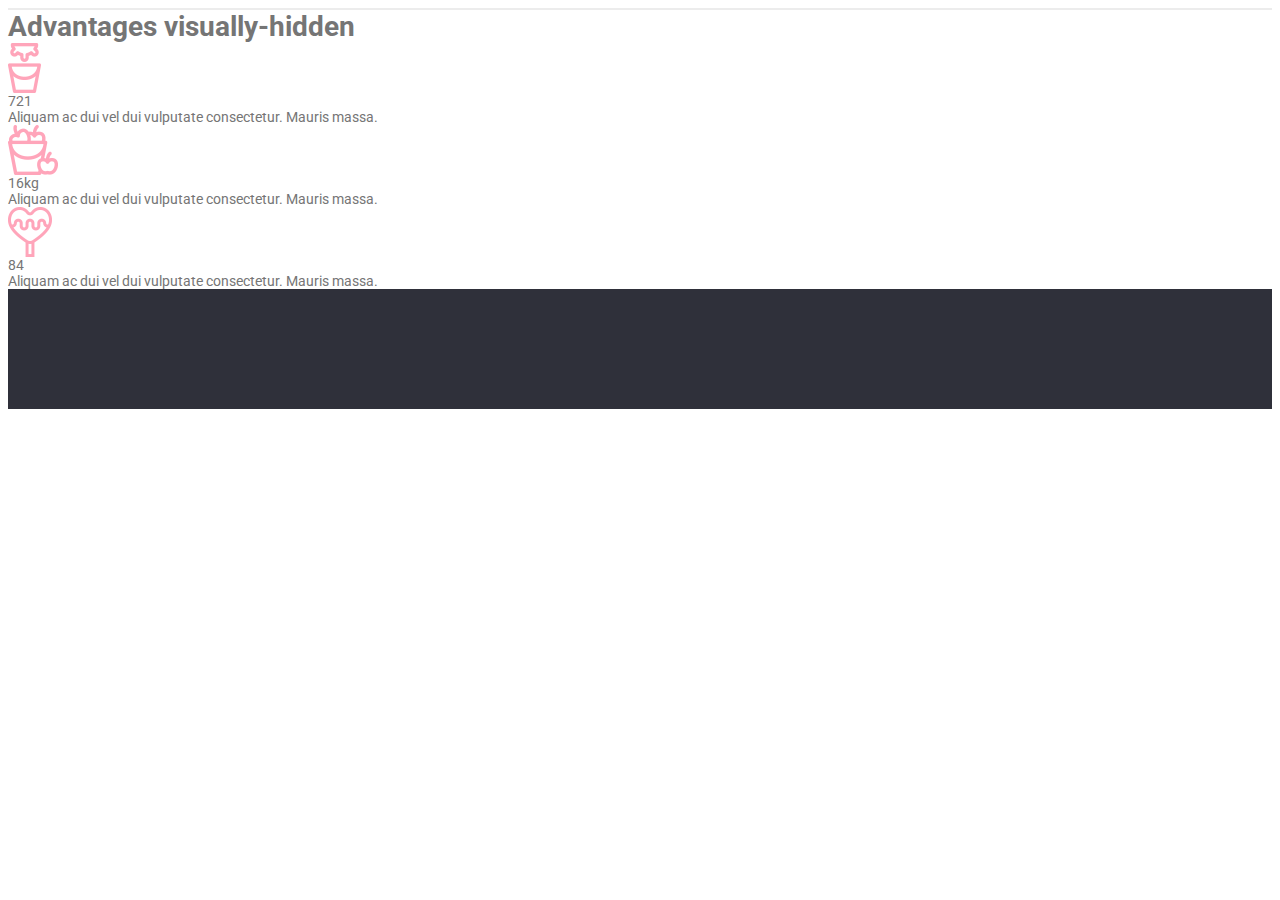
==== commit fa38954d: "dd" ====
--- a/index.html
+++ b/index.html
@@ -1,5 +1,5 @@
 <!DOCTYPE html>
-<html lang="ru">
+<html lang="en">
 <head>
     <meta charset="UTF-8">
     <meta http-equiv="X-UA-Compatible" content="IE=edge">
@@ -16,441 +16,34 @@
 </head>
 <body>
    <header class="header">
-       <div class="container container--top">
-               <nav class="navigation">
-                   <div class="mob-content">
-           <a href="" lang="en" class="logo logo--dark link"> <span class="logo__accent">Web</span>Studio</a>
-                <button type="button" class="mob-open-btn">
-                <svg class="mob-open__icon" width="40" height="40">
-                    <use href="./images/icons.svg#icon-menu_40px"></use>
-                </svg>
-            </button>
-            </div>
-               <ul class="nav-list list"> 
-               <li class="nav__item"><a href="" class="nav__link link current">Студия</a></li>
-               <li class="nav__item"><a href="./portfolio.html" class="nav__link link">Портфолио</a></li>
-               <li class="nav__item"><a href="" class="nav__link link">Контакты</a></li>
-           </ul>
-       </nav>
-            <ul class="list-contacts list">
-                <li class="list-contacts__item list-contacts__item--top">
-                    <a href="mailto:info@devstudio.com" class="list-contacts__link link contacts-mail-link current "> 
-                <svg class="list-contacts__icon icon-envelope" width="16" height="12">
-                    <use href="./images/icons.svg#icon-envelope"></use>
-                </svg>  info@devstudio.com</a>
-                </li>
-                <li class="list-contacts__item">
-                        <a href="tel:+380961111111" class="list-contacts__link link contacts-tel-link">
-                        <svg class="list-contacts__icon icon-smartphone" width="10" height="16">
-                            <use href="./images/icons.svg#icon-smartphone"></use>
-                        </svg> +38 096 111 11 11</a>
-                    </li>
-            </ul>
-        </div>
-        <div class="mob-menu is-hidden">
-            <div class="container">
-                <div class="mob-menu-top">
-            <button type="button" class="mob-close-btn">
-        <svg class="mob-close__icon" width="40" height="40">
-        <use href="./images/icons.svg#icon-close_40px"></use>
-        </svg>
-            </button>
-                <ul class="mob-nav-list list">
-                <li class="mob-nav-list__item"><a href="" class="mob-nav-list__link link current">Студия</a></li>
-                <li class="mob-nav-list__item"><a href="./portfolio.html" class="mob-nav-list__link link">Портфолио</a></li>
-                <li class="mob-nav-list__item"><a href="" class="mob-nav-list__link link">Контакты</a></li>
-            </ul></div>
-        
-        <div class="mob-menu-bottom">
-        <ul class="mob-contacts-list list">
-            <li class="mob-contacts-list__item">
-                <a href="tel:+380961111111" class="mob-contacts-list__link tel-link link ">
-                    +38 096 111 11 11</a>
-            </li>
-            <li class="mob-contacts-list__item">
-                <a href="mailto:info@devstudio.com" class="mob-contacts-list__link mail-link link">
-                     info@devstudio.com</a>
-            </li>
-        </ul>
-        <ul class="mob-soc-list list">
-             <li class="mob-soc-list__item"><a href="" target="_blank"
-                  rel="noopener noreferrer nofollow" class="mob-soc-list__link link ">
-                Instagram</a></li>
-            <li class="mob-soc-list__item"><a href="" target="_blank"
-                  rel="noopener noreferrer nofollow" class="mob-soc-list__link link">
-                Twitter</a></li>
-            <li class="mob-soc-list__item"><a href="" target="_blank"
-                  rel="noopener noreferrer nofollow" class="mob-soc-list__link link">
-                Facebook</a></li>
-            <li class="mob-soc-list__item"><a href="" target="_blank"
-                  rel="noopener noreferrer nofollow" class="mob-soc-list__link link">
-                LinkedIn</a></li>
-        </ul>
-        </div>
-        </div>
-        </div>
+       
           </header>
    <main>
-      <section class="hero section">
-          <div class="container ">
-          <h1 class="hero__title title title--light">Эффективные решения для вашего бизнеса</h1>
-          <button type="button" class="hero__btn btn" data-modal-open >Заказать услугу</button>
-          </div>
+      <section class="advantages">
+          <ul class="advantages-list">
+              <h1>Advantages visually-hidden</h1>
+              <li class="advantages-item">
+          <img src="./images/milk1x.png" alt="milk" width="33px">
+          <p class="advantages-top-text">721</p>
+          <p class="advantages-bottom-text">Aliquam ac dui vel dui vulputate consectetur. Mauris massa.</p>
+        </li>
+          <li class="advantages-item">
+        <img src="./images/fruits1x.png" alt="fruits" width="50px">
+          <p class="advantages-top-text">16kg</p>
+          <p class="advantages-bottom-text">Aliquam ac dui vel dui vulputate consectetur. Mauris massa.</p>
+        </li>
+          <li class="advantages-item">
+        <img src="./images/ice1x.png" alt="icecream" width="44px">
+          <p class="advantages-top-text">84</p>
+          <p class="advantages-bottom-text">Aliquam ac dui vel dui vulputate consectetur. Mauris massa.</p>
+        </li>
+        </ul>
       </section> 
-      <section class="feature section">
-        <div class="container">
-          <h2  class="feature-top__title title title--dark visually-hidden">Преимущества</h2>
-          <ul class="feature-list list">
-              <li class="feature-list__item">
-                  <div class="feature-gallery">
-                    <svg class="feature-gallery__icon icon-antenna" width="70" height="70">
-                    <use href="./images/icons.svg#icon-antenna-1"></use>
-                </svg></div>
-                  <h3 class="feature-bottom__title title title--dark">Внимание к деталям</h3>
-                  <p class="feature__text">Идейные соображения, а также начало повседневной работы по формированию позиции.</p>
-              </li>
-              <li class="feature-list__item">
-                <div class="feature-gallery">
-                <svg class="feature-gallery__icon icon-clock" width="70" height="70">
-                    <use href="./images/icons.svg#icon-clock-1"></use>
-                </svg></div>
-                  <h3 class="feature-bottom__title title title--dark">Пунктуальность</h3>
-                  <p class="feature__text">Задача организации, в особенности  же рамки и место обучения кадров  влечет за собой.</p>
-              </li>
-              <li class="feature-list__item">
-                <div class="feature-gallery">
-                <svg class="feature-gallery__icon icon-diagram" width="70" height="70">
-                    <use href="./images/icons.svg#icon-diagram-1"></use>
-                </svg></div>
-                  <h3 class="feature-bottom__title title title--dark">Планирование</h3>
-                  <p class="feature__text">Равным образом консультация с  широким активом в значительной степени обуславливает.</p>
-              </li>
-              <li class="feature-list__item">
-                <div class="feature-gallery">
-                <svg class="feature-gallery__icon icon-astronaut" width="70" height="70">
-                    <use href="./images/icons.svg#icon-astronaut-1"></use>
-                </svg></div>
-                  <h3 class="feature-bottom__title title title--dark">Современные технологии</h3>
-                  <p class="feature__text">Значимость этих проблем настолько  очевидна, что реализация плановых заданий.</p>
-              </li>
-          </ul>
-          </div>
-      </section>
-      <section class="work section">
-          <div class="container">
-          <h2 class="work-top__title title title--dark">Чем мы занимаемся</h2>
-          <ul class="work-list list">
-              <li class="work-list__item">
-                <div class="work-thumb">
-                            <picture>
-                        <source srcset="./images/box1.jpg 1x,./images/box12x.jpg 2x"media="(min-width:1200px)"/>
-                         <img src="./images/box1.jpg" alt="работа с ноутбуками" width="370">
-                            </picture>
-                        <div class="work-thumb__title">
-                    <h3 class="work-bottom__title title title--light">Десктопные приложения</h3>
-                </div>
-                </div>
-            </li>
-              <li class="work-list__item">
-                  <div class="work-thumb">
-                    <picture>
-                        <source srcset="./images/box2.jpg 1x,./images/box22x.jpg 2x" media="(min-width:1200px)"/>
-                        <img src="./images/box2.jpg" alt="работа со сматрфоном" width="370">
-                    </picture>
-                    <div class="work-thumb__title">
-                    <h3 class="work-bottom__title title title--light">Мобильные приложения</h3>
-                </div>
-                </div>
-            </li>
-              <li class="work-list__item">
-                  <div class="work-thumb">
-                    <picture>
-                        <source srcset="./images/box3.jpg 1x,./images/box32x.jpg 2x" media="(min-width:1200px)"/>
-                        <img src="./images/box3.jpg" alt="работа с планшетом" width="370">
-                    </picture>
-                    <div class="work-thumb__title">
-                    <h3 class="work-bottom__title title title--light">Дизайнерские решения</h3>
-                </div>
-                </div>
-            </li>
-          </ul>
-        </div>
-      </section>
-      <section class="team section">
-          <div class="container">
-          <h2 class="team-top__title title title--dark">Наша команда</h2>
-          <ul class="team-list list">
-              <li class="team-list__item">
-                <picture>
-                    <source srcset="./images/photo1.jpg 1x,./images/photo12x.jpg 2x" media="(min-width:1200px)" />
-                    <source srcset="./images/photo1-tab.jpg 1x,./images/photo1-tab2x.jpg 2x" media="(min-width:768px)" />
-                    <source srcset="./images/photo1-mob.jpg 1x,./images/photo1-mob2x.jpg 2x" media="(min-width:320px)" />
-                    <img class="team-list__img" src="./images/photo1.jpg" alt="Product Designer" width="270">
-                </picture>
-                  <h3 class="team-bottom__title title title--dark">Игорь Демьяненко</h3>
-                  <p lang="en" class="team-list__text">Product Designer</p>
-                  <ul class="soc-list  list">
-                      <li class="soc-list__item "><a class="soc-list__link soc-list__link--white" href="">
-                          <svg class="soc-list__icon soc-list__icon--grey" width="20" height="20">
-                        <use href="./images/icons.svg#icon-instagram-2"></use>
-                    </svg></a></li>
-                      <li class="soc-list__item "><a class="soc-list__link soc-list__link--white" href="">
-                          <svg class="soc-list__icon soc-list__icon--grey" width="20" height="20">
-                        <use href="./images/icons.svg#icon-twitter-1"></use>
-                    </svg></a></li>
-                      <li class="soc-list__item "><a class="soc-list__link soc-list__link--white" href="">
-                          <svg class="soc-list__icon soc-list__icon--grey" width="20" height="20">
-                        <use href="./images/icons.svg#icon-facebook-1"></use>
-                    </svg></a></li>
-                      <li class="soc-list__item "><a class="soc-list__link soc-list__link--white" href="">
-                          <svg class="soc-list__icon soc-list__icon--grey" width="20" height="20">
-                        <use href="./images/icons.svg#icon-linkedin-1"></use>
-                    </svg></a></li>
-                  </ul>
-              </li>
-              <li class="team-list__item">
-                <picture>
-                    <source srcset="./images/photo2.jpg 1x,./images/photo22x.jpg 2x" media="(min-width:1200px)" />
-                    <source srcset="./images/photo2-tab.jpg 1x,./images/photo2-tab2x.jpg 2x" media="(min-width:768px)" />
-                    <source srcset="./images/photo2-mob.jpg 1x,./images/photo2-mob2x.jpg 2x" media="(min-width:320px)" />
-                    <img class="team-list__img" src="./images/photo2.jpg" alt="Ольга Репин" width="270">
-                </picture>
-                   <h3 class="team-bottom__title title title--dark">Ольга Репина</h3>
-                  <p lang="en" class="team-list__text">Frontend Developer</p>
-                <ul class="soc-list  list">
-                    <li class="soc-list__item "><a class="soc-list__link soc-list__link--white " href="">
-                            <svg class="soc-list__icon soc-list__icon--grey" width="20" height="20">
-                                <use href="./images/icons.svg#icon-instagram-2"></use>
-                            </svg></a></li>
-                    <li class="soc-list__item "><a class="soc-list__link soc-list__link--white" href="">
-                            <svg class="soc-list__icon soc-list__icon--grey" width="20" height="20">
-                                <use href="./images/icons.svg#icon-twitter-1"></use>
-                            </svg></a></li>
-                    <li class="soc-list__item "><a class="soc-list__link soc-list__link--white" href="">
-                            <svg class="soc-list__icon soc-list__icon--grey" width="20" height="20">
-                                <use href="./images/icons.svg#icon-facebook-1"></use>
-                            </svg></a></li>
-                    <li class="soc-list__item "><a class="soc-list__link soc-list__link--white" href="">
-                            <svg class="soc-list__icon soc-list__icon--grey" width="20" height="20">
-                                <use href="./images/icons.svg#icon-linkedin-1"></use>
-                            </svg></a></li>
-                </ul>
-              </li>
-              <li class="team-list__item">
-                <picture>
-                    <source srcset="./images/photo3.jpg 1x,./images/photo32x.jpg 2x" media="(min-width:1200px)" />
-                    <source srcset="./images/photo3-tab.jpg 1x,./images/photo3-tab2x.jpg 2x" media="(min-width:768px)" />
-                    <source srcset="./images/photo3-mob.jpg 1x,./images/photo3-mob2x.jpg 2x" media="(min-width:320px)" />
-                    <img class="team-list__img" src="./images/photo3.jpg" alt="Николай Тарасов" width="270">
-                </picture>
-                   <h3 class="team-bottom__title title title--dark">Николай Тарасов</h3>
-                  <p lang="en" class="team-list__text">Marketing</p>
-                <ul class="soc-list  list">
-                    <li class="soc-list__item"><a class="soc-list__link soc-list__link--white" href="">
-                            <svg class="soc-list__icon soc-list__icon--grey" width="20" height="20">
-                                <use href="./images/icons.svg#icon-instagram-2"></use>
-                            </svg></a></li>
-                    <li class="soc-list__item"><a class="soc-list__link soc-list__link--white" href="">
-                            <svg class="soc-list__icon soc-list__icon--grey" width="20" height="20">
-                                <use href="./images/icons.svg#icon-twitter-1"></use>
-                            </svg></a></li>
-                    <li class="soc-list__item"><a class="soc-list__link soc-list__link--white" href="">
-                            <svg class="soc-list__icon soc-list__icon--grey" width="20" height="20">
-                                <use href="./images/icons.svg#icon-facebook-1"></use>
-                            </svg></a></li>
-                    <li class="soc-list__item"><a class="soc-list__link soc-list__link--white" href="">
-                            <svg class="soc-list__icon soc-list__icon--grey" width="20" height="20">
-                                <use href="./images/icons.svg#icon-linkedin-1"></use>
-                            </svg></a></li>
-                </ul>
-              </li>
-              <li class="team-list__item">
-                <picture>
-                    <source srcset="./images/photo4.jpg 1x,./images/photo42x.jpg 2x" media="(min-width:1200px)" />
-                    <source srcset="./images/photo4-tab.jpg 1x,./images/photo4-tab2x.jpg 2x" media="(min-width:768px)" />
-                    <source srcset="./images/photo4-mob.jpg 1x,./images/photo4-mob2x.jpg 2x" media="(min-width:320px)" />
-                    <img class="team-list__img" src="./images/photo4.jpg" alt="Михаил Ермаков" width="270">
-                </picture>
-                    <h3 class="team-bottom__title title title--dark">Михаил Ермаков</h3>
-                  <p lang="en" class="team-list__text">UI Designer</p>
-                <ul class="soc-list  list">
-                    <li class="soc-list__item"><a class="soc-list__link soc-list__link--white" href="">
-                            <svg class="soc-list__icon soc-list__icon--grey" width="20" height="20">
-                                <use href="./images/icons.svg#icon-instagram-2"></use>
-                            </svg></a></li>
-                    <li class="soc-list__item"><a class="soc-list__link soc-list__link--white" href="">
-                            <svg class="soc-list__icon soc-list__icon--grey" width="20" height="20">
-                                <use href="./images/icons.svg#icon-twitter-1"></use>
-                            </svg></a></li>
-                    <li class="soc-list__item"><a class="soc-list__link soc-list__link--white" href="">
-                            <svg class="soc-list__icon soc-list__icon--grey" width="20" height="20">
-                                <use href="./images/icons.svg#icon-facebook-1"></use>
-                            </svg></a></li>
-                    <li class="soc-list__item"><a class="soc-list__link soc-list__link--white" href="">
-                            <svg class="soc-list__icon soc-list__icon--grey" width="20" height="20">
-                                <use href="./images/icons.svg#icon-linkedin-1"></use>
-                            </svg></a></li>
-                </ul>
-              </li>
-          </ul>
-        </div>
-      </section>
-      <section class="clients section">
-        <div class="container">
-            <h2 class="clients-top__title title title--dark">Постоянные клиенты</h2>
-            <ul class="logo-list list">
-                <li class="logo-list__item"><a class="logo-list__link" href="">
-                    <svg class="logo-list__icon" width="106" height="60">
-                        <use href="./images/icons.svg#icon-Logo"></use>
-                    </svg>
-                </a></li>
-                <li class="logo-list__item"><a class="logo-list__link" href="">
-                    <svg class="logo-list__icon" width="106" height="60">
-                        <use href="./images/icons.svg#icon-Logo1"></use>
-                    </svg>
-                </a></li>
-                <li class="logo-list__item"><a class="logo-list__link" href="">
-                    <svg class="logo-list__icon" width="106" height="60">
-                        <use href="./images/icons.svg#icon-Logo2"></use>
-                    </svg>
-                </a></li>
-                <li class="logo-list__item "><a class="logo-list__link" href="">
-                    <svg class="logo-list__icon" width="106" height="60">
-                        <use href="./images/icons.svg#icon-Logo3"></use>
-                    </svg>
-                </a></li>
-                <li class="logo-list__item"><a class="logo-list__link" href="">
-                    <svg class="logo-list__icon" width="106" height="60">
-                        <use href="./images/icons.svg#icon-Logo4"></use>
-                    </svg>
-                </a></li>
-                <li class="logo-list__item"><a class="logo-list__link" href="">
-                    <svg class="logo-list__icon" width="106" height="60">
-                        <use href="./images/icons.svg#icon-Logo5"></use>
-                    </svg>
-                </a></li>
-            </ul>
-        </div>
-      </section>
+      
    </main>
    <footer class="footer">
-       <div class="container container--bottom">
-           <div class="footer-content">
-           <div class="footer-address">
-    <a href="" lang="en" class="logo logo--light link"><span class="logo__accent">Web</span>Studio</a>
-       <address class="top-address">
-        <ul class="address-list list">
-            <li class="address-list__item address">г. Киев, пр-т Леси Украинки, 26</li>
-            <li class="address-list__item mail"><a href="mailto:info@devstudio.com" class="address-list__link link">info@devstudio.com</a></li>
-             <li class="address-list__item"><a href="tel:+380961111111" class="address-list__link link">+38 096 111 11 11</a></li>
-        </ul>
-    </address></div>
-    <div class="social">
-    <p class="social-text">присоединяйтесь</p>
-    <ul class="soc-list list">
-        <li class="soc-list__item"><a class="soc-list__link soc-list__link--grey" href="">
-            <svg class="soc-list__icon soc-list__icon--white" width="20" height="20">
-            <use href="./images/icons.svg#icon-instagram-2"></use>
-        </svg></a></li>
-        <li class="soc-list__item"><a class="soc-list__link soc-list__link--grey"  href="">
-            <svg class="soc-list__icon soc-list__icon--white" width="20" height="20">
-            <use href="./images/icons.svg#icon-twitter-1"></use>
-        </svg></a></li>
-        <li class="soc-list__item"><a class="soc-list__link soc-list__link--grey"  href="">
-            <svg class="soc-list__icon soc-list__icon--white" width="20" height="20">
-            <use href="./images/icons.svg#icon-facebook-1"></use>
-        </svg></a></li>
-        <li class="soc-list__item"><a class="soc-list__link soc-list__link--grey"  href="">
-            <svg class="soc-list__icon soc-list__icon--white" width="20" height="20">
-            <use href="./images/icons.svg#icon-linkedin-1"></use>
-        </svg></a></li>
-    </ul></div></div>
-    <div class="form">
-        <p class="form__text">Подпишитесь на рассылку</p>
-            <form class="form__content">
-            <input 
-            type="email"
-            class="form__input"
-            name="user-email"
-            placeholder="E-mail">
-            <button type="submit" class="form-btn btn">Подписаться
-                <svg class="form-icon" width="24" height="24">
-                    <use href="./images/icons.svg#icon-icon-send1"></use>
-                </svg>
-            </button>
-        </form>
-        </div>
-        </div>
+       
        </footer>
-       <div class="backdrop is-hidden" data-modal>
-           <div class="modal">
-               <svg class="modal-close" width="18" height="18" data-modal-close>
-                <use href="./images/icons.svg#icon-close-black-18dp-2-1"></use>
-               </svg>
-               <p class="modal__text">Оставьте свои данные, мы вам перезвоним</p>
-               <form>
-                <div class="modal-field">
-                    <label for="name" class="modal-field__label">Имя</label>
-                    <div class="modal-input-wrap">
-                    <input
-                     type="text"
-                     name="name"
-                     id="name"
-                     class="modal-field__input" />
-                    <svg class="modal-field__icon" width="18" height="18">
-                        <use href="./images/icons.svg#icon-person-black-18dp-1"></use>
-                    </svg></div>
-                </div>
-                <div class="modal-field">
-                    <label for="tel" class="modal-field__label">Телефон</label>
-                    <div class="modal-input-wrap">
-                    <input
-                     type="tel"
-                     name="tel"
-                     id="tel" 
-                     class="modal-field__input"/>
-                    <svg class="modal-field__icon" width="18" height="18">
-                        <use href="./images/icons.svg#icon-phone-black-18dp-1"></use>
-                    </svg></div>
-                </div>
-                <div class="modal-field">
-                    <label for="email" class="modal-field__label">Почта</label>
-                    <div class="modal-input-wrap">
-                    <input 
-                     type="email"
-                     name="email"
-                     id="email"
-                     class="modal-field__input"
-                     />
-                    <svg  class="modal-field__icon" width="18" height="18">
-                        <use href="./images/icons.svg#icon-email-black-18dp-1"></use>
-                    </svg></div>
-                </div>
-                <div class="modal-area">
-                    <label for="text" class="modal-field__label">Комментарий</label>
-                <textarea
-                    name="text"
-                    id="text"
-                    placeholder="Введите текст"
-                    class="modal-area__input"
-                ></textarea>
-                </div>
-                <div class="modal-check">
-                    <input
-                    type="checkbox" 
-                    class="modal-check__input visually-hidden"
-                    id="checkbox"
-                    name="policy" 
-                    value="policy" />
-                    <label for="checkbox" 
-                    class="modal-check__label">Соглашаюсь с рассылкой и принимаю<a href="" class="modal-check__link">Условия договора</a>
-                    </label>
-                </div>
-                <button type="submit" class="modal-btn">Отправить</button>
-               </form>
-           </div>
-       </div>
-    <script src="./js/modal.js"></script>
-    <script src="./js/mobile-menu.js"></script>
+      
 </body>
 </html>--- a/css/main.min.css
+++ b/css/main.min.css
@@ -1,2 +1,2 @@
-body{font-family:'Roboto',sans-serif;font-size:14px;color:var(--top-text-color);background-color:var(--body-color)}.link{text-decoration:none}.list{list-style:none}.is-hidden{opacity:0;pointer-events:none;visibility:hidden}p,h1,h2,h3,h4,h5,h6{margin:0}ul,ol{padding-left:0;margin:0}img{display:block;max-width:100%;height:auto}:root{--body-color:#ffffff;--logo-top-color: #000000;--logo-bottom-color:#FFFFFF;--accent-color: #2196F3;--header-color:  #212121;--hover-color:#2196F3;--current-color:#2196F3;--hero-color:#2F303A;--top-title-color:  #FFFFFF;--bottom-title-color: #212121;--second-title-color:#212121;--third-title-color:#212121;--top-btn-color: #FFFFFF;--hover-btn-color:#188CE8;--second-btn-color: #212121;--bacground-btn-color:#F5F4FA;--top-text-color:#757575;--bottom-text-color: #757575;--second-text-color:#757575;--team-color:#FFFFFF;--team-fon-color:#F5F4FA;--footer-color:#2F303A;--address-color:#FFFFFF;--contacts-color: rgba(255, 255, 255, 0.6);--portfolio-fon-color:#FFFFFF;--first-margin:30px;--second-margin:30px;--duration:250ms;--time-function:cubic-bezier(0.4, 0, 0.2, 1)}.visually-hidden{position:absolute;white-space:nowrap;width:1px;height:1px;overflow:hidden;border:0;padding:0;clip:rect(0 0 0 0);clip-path:inset(50%);margin:-1px}.container{width:100%;padding-left:15px;padding-right:15px;margin:0 auto}@media screen and (min-width: 480px){.container{max-width:480px}}@media screen and (min-width: 768px){.container{max-width:768px}}@media screen and (min-width: 1200px){.container{max-width:1200px}}.container--top{display:flex;align-items:center}@media screen and (min-width: 1200px){.container--bottom{display:flex;align-items:baseline}}.section{padding-top:60px;padding-bottom:60px}@media screen and (min-width: 1200px){.section{padding-top:94px;padding-bottom:94px}}.logo{font-family:'Raleway','Tahoma', sans-serif;font-weight:700;font-size:24px;line-height:1.17;text-align:center;letter-spacing:0.03em}@media screen and (min-width: 1200px){.logo{font-size:26px;line-height:1.19}}.logo--dark{display:block;padding-top:16px;padding-bottom:16px;color:var(--logo-top-color)}@media screen and (min-width: 768px){.logo--dark{padding-top:26px;padding-bottom:26px}}@media screen and (min-width: 1200px){.logo--dark{padding-top:24px;padding-bottom:25px}}.logo--light{display:block;margin-bottom:20px;color:var(--logo-bottom-color)}@media screen and (min-width: 1200px){.logo--light{text-align:start}}.logo__accent{font-family:'Raleway','Tahoma', sans-serif;font-weight:700;font-size:26px;line-height:1.19;letter-spacing:0.03em;color:var(--accent-color)}.list-contacts{margin-left:auto}@media screen and (max-width: 767px){.list-contacts{display:none}}@media screen and (min-width: 1200px){.list-contacts{display:flex;justify-content:center}}.list-contacts__item{align-items:center;margin-left:auto}@media screen and (min-width: 1200px){.list-contacts__item{display:flex}}@media screen and (min-width: 1200px){.list-contacts__item+.list-contacts__item{margin-left:50px}}.list-contacts__link{font-weight:500;font-size:12px;line-height:1.17;letter-spacing:0.02em;display:flex;align-items:center;color:var(--top-text-color);transition:color var(--duration) var(--time-function)}.list-contacts__link:hover,.list-contacts__link:focus{color:var(--hover-color)}@media screen and (min-width: 1200px){.list-contacts__link{padding-top:32px;padding-bottom:32px;font-size:14px;line-height:1.14}}@media screen and (min-width: 768px) and (max-width: 1199px){.contacts-mail-link{padding-top:20px}}@media screen and (min-width: 768px) and (max-width: 1199px){.contacts-tel-link{padding-bottom:20px}}@media screen and (min-width: 768px) and (max-width: 1199px){.list-contacts__item--top{margin-bottom:10px}}.list-contacts__icon{display:block;cursor:pointer;margin-right:10px;fill:var(--top-text-color)}.list-contacts__link:hover .icon-envelope,.list-contacts__link:focus .icon-envelope,.list-contacts__link:hover .icon-smartphone,.list-contacts__link:focus .icon-smartphone{fill:var(--hover-color)}.btn{font-family:inherit;font-weight:700;font-size:16px;line-height:1.88;text-align:center;letter-spacing:0.06em;display:flex;justify-content:center;align-items:center;margin:0 auto;min-width:200px;height:50px;border:1px solid transparent;border-radius:4px;box-shadow:0px 4px 4px rgba(0,0,0,0.15);color:var(--top-btn-color);background-color:var(--accent-color)}.title{font-family:'Roboto'}.title--dark{color:var(--second-title-color)}.title--light{color:#FFFFFF}.hero__title{font-weight:900;font-size:26px;line-height:1.62;text-align:center;letter-spacing:0.06em;text-transform:uppercase;display:inline-block;width:100%;margin-bottom:var(--second-margin)}@media screen and (min-width: 480px){.hero__title{width:360px}}@media screen and (min-width: 1200px){.hero__title{font-weight:900;font-size:44px;line-height:1.36;letter-spacing:0.06em;text-transform:uppercase;text-align:center;display:inline-block;width:696px;margin-bottom:var(--second-margin)}}.work-top__title,.team-top__title,.clients-top__title{font-size:28px;line-height:1.18;text-align:center;letter-spacing:0.03em;margin-bottom:30px}@media screen and (min-width: 1200px){.work-top__title,.team-top__title,.clients-top__title{font-size:36px;line-height:1.17;margin-bottom:50px}}.feature-bottom__title,.work-bottom__title{font-size:14px;line-height:1.14;letter-spacing:0.03em;text-transform:uppercase;text-align:center;margin-bottom:10px}@media screen and (min-width: 768px){.feature-bottom__title,.work-bottom__title{text-align:start}}.soc-list{display:flex;justify-content:center}.soc-list__item+.soc-list__item{margin-left:10px}.soc-list__link{display:flex;width:44px;height:44px;border-radius:50%;justify-content:center;align-items:center;transition:background-color var(--duration) var(--time-function)}.soc-list__link:hover,.soc-list__link:focus{background-color:var(--hover-color)}.soc-list__link--white{background-color:#FFFFFF}.soc-list__link--grey{background-color:rgba(255,255,255,0.1)}.soc-list__icon{transition:fill var(--duration) var(--time-function)}.soc-list__link:hover .soc-list__icon,.soc-list__link:focus .soc-list__icon{fill:#FFFFFF}.soc-list__icon--grey{fill:#AFB1B8}.soc-list__icon--white{fill:#FFFFFF}.header{border:1px solid #ECECEC}.mob-content{display:flex;justify-content:space-between}.mob-open-btn{border:transparent;background-color:transparent;cursor:pointer;transition:fill var(--duration) var(--time-function)}@media screen and (min-width: 768px){.mob-open-btn{display:none}}.mob-open-btn:hover,.mob-open-btn:focus{fill:var(--accent-color)}.mob-menu{position:fixed;z-index:1;top:0;left:0;background-color:#ffffff;width:100vw;height:100vh;padding:48px 40px;transition:opacity var(--duration) var(--time-function),visibility var(--duration) var(--time-function)}.mob-menu .container{overflow-y:auto;height:100%;display:flex;flex-direction:column;justify-content:space-between}@media screen and (min-width: 768px){.mob-menu{display:none}}.mob-close-btn{position:absolute;top:10px;right:15px;border:transparent;background-color:transparent;cursor:pointer;transition:fill var(--duration) var(--time-function)}.mob-close-btn:hover,.mob-close-btn:focus{fill:var(--accent-color)}.mob-nav-list__item:not(:last-child){margin-bottom:32px}.mob-nav-list__link{font-weight:500;font-size:40px;line-height:1.18;text-align:center;letter-spacing:0.02em;color:#212121;transition:color var(--duration) var(--time-function)}.mob-nav-list__link:hover,.mob-nav-list__link:focus{color:var(--accent-color)}.mob-nav-list__link.current{color:#2196f3}.mob-contacts-list{margin-bottom:64px}.tel-link{font-weight:500;font-size:34px;line-height:1.18;letter-spacing:0.02em;display:block;margin-bottom:32px;color:#2196f3}.mail-link{font-weight:500;font-size:24px;line-height:1.17;letter-spacing:0.02em;color:#757575}.mob-soc-list{display:flex;flex-wrap:wrap}.mob-soc-list__item:not(:last-child) .mob-soc-list__link::after{content:"";width:22px;height:0px;border:1px solid rgba(33,33,33,0.2);transform:rotate(90deg);margin-left:10px;margin-right:10px}.mob-soc-list__link{font-weight:500;font-size:18px;line-height:1.22;letter-spacing:0.02em;color:#2196f3}.no-scroll{overflow:hidden}@media screen and (max-width: 767px){.navigation{width:100%}}@media screen and (min-width: 768px){.navigation{display:flex}}@media screen and (max-width: 767px){.nav-list{display:none}}@media screen and (min-width: 768px){.nav-list{display:flex;align-items:center;margin-left:88px}}@media screen and (min-width: 1200px){.nav-list{margin-left:93px}}@media screen and (min-width: 768px){.nav__item+.nav__item{margin-left:50px}}@media screen and (min-width: 768px){.nav__link{position:relative;font-weight:500;font-size:14px;line-height:1.14;letter-spacing:0.02em;display:block;padding-top:32px;padding-bottom:35px;color:var(--header-color);transition:color var(--duration) var(--time-function)}.nav__link:hover,.nav__link:focus{color:var(--hover-color)}.nav__link.current{color:var(--current-color)}}.nav__link.current::after{position:absolute;bottom:0;content:"";width:100%;height:4px;border-radius:2px;display:block;background-color:var(--current-color)}@media screen and (max-width: 479px){.hero{padding-top:118px;padding-bottom:118px;text-align:center;max-width:100%;height:auto;margin-left:auto;margin-right:auto;background-image:linear-gradient(rgba(47,48,58,0.4), rgba(47,48,58,0.4)),url(../images/hero-mob.jpg);background-repeat:no-repeat;background-position:center;background-size:cover}}@media screen and (max-width: 479px) and (min-device-pixel-ratio: 2), screen and (max-width: 479px) and (min-resolution: 192dpi), screen and (max-width: 479px) and (min-resolution: 2dppx){.hero{background-image:linear-gradient(rgba(25,28,38,0.5), rgba(25,28,38,0.5)),url(../images/hero-mob2x.jpg)}}@media screen and (min-width: 480px){.hero{padding:118px 60px;text-align:center;max-width:100%;height:auto;margin-left:auto;margin-right:auto;background-image:linear-gradient(rgba(47,48,58,0.4), rgba(47,48,58,0.4)),url(../images/hero-mob.jpg);background-repeat:no-repeat;background-position:center;background-size:cover}}@media screen and (min-width: 480px) and (min-device-pixel-ratio: 2), screen and (min-width: 480px) and (min-resolution: 192dpi), screen and (min-width: 480px) and (min-resolution: 2dppx){.hero{background-image:linear-gradient(rgba(25,28,38,0.5), rgba(25,28,38,0.5)),url(../images/hero-mob2x.jpg)}}@media screen and (min-width: 768px){.hero{padding:118px 204px;min-width:768px;background-image:linear-gradient(rgba(25,28,38,0.5), rgba(25,28,38,0.5)),url(../images/hero-tablet.jpg)}}@media screen and (min-width: 768px) and (min-device-pixel-ratio: 2), screen and (min-width: 768px) and (min-resolution: 192dpi), screen and (min-width: 768px) and (min-resolution: 2dppx){.hero{background-image:linear-gradient(rgba(25,28,38,0.5), rgba(25,28,38,0.5)),url(../images/hero-tablet2x.jpg)}}@media screen and (min-width: 1200px){.hero{padding:200px 452px;min-width:1600px;background-image:linear-gradient(rgba(25,28,38,0.5), rgba(25,28,38,0.5)),url(../images/hero.jpg)}}@media screen and (min-width: 1200px) and (min-device-pixel-ratio: 2), screen and (min-width: 1200px) and (min-resolution: 192dpi), screen and (min-width: 1200px) and (min-resolution: 2dppx){.hero{background-image:linear-gradient(rgba(25,28,38,0.5), rgba(25,28,38,0.5)),url(../images/hero2x.jpg)}}.hero__btn{transition:background-color var(--duration) var(--time-function),color var(--duration) var(--time-function)}.hero__btn:hover,.hero__btn:focus{background-color:var(--hover-btn-color)}@media screen and (min-width: 1200px){.feature{padding-bottom:47px}}.feature-list{margin-bottom:-30px}@media screen and (min-width: 768px){.feature-list{display:flex;flex-wrap:wrap;margin-left:-30px}}@media screen and (min-width: 1200px){.feature-list{margin-left:-30px}}.feature-list__item{margin-bottom:30px}@media screen and (min-width: 768px){.feature-list__item{width:calc(100% / 2 - 30px);margin-left:30px}}@media screen and (min-width: 1200px){.feature-list__item{width:calc(100% / 4 - 30px);margin-left:30px}}.feature-gallery{display:flex;max-width:450px;height:120px;border-radius:4px;justify-content:center;align-items:center;margin-bottom:30px;background-color:var(--team-fon-color)}@media screen and (min-width: 768px){.feature-gallery{max-width:354px;height:120px}}@media screen and (min-width: 1200px){.feature-gallery{max-width:270px;height:120px}}.feature__text{font-size:14px;line-height:1.71;letter-spacing:0.03em;color:var(--top-text-color)}.work{padding-top:47px;display:none}@media screen and (min-width: 1200px){.work{display:block}}.work-list{display:flex}.work-list__item+.work-list__item{margin-left:var(--first-margin)}.work-thumb{position:relative}.work-thumb__title{position:absolute;bottom:0;display:flex;width:100%;height:70px;justify-content:center;align-items:center;background-color:rgba(47,48,58,0.8)}.team{background-color:var(--team-fon-color)}.team-list{margin-bottom:-30px}@media screen and (min-width: 768px){.team-list{display:flex;flex-wrap:wrap;margin-left:-30px}}@media screen and (min-width: 1200px){.team-list{margin-left:-30px}}.team-list__item{box-shadow:0px 1px 3px rgba(0,0,0,0.12),0px 1px 1px rgba(0,0,0,0.14),0px 2px 1px rgba(0,0,0,0.2);border-radius:0px 0px 4px 4px;overflow:hidden;padding-bottom:30px;margin-bottom:30px;background-color:var(--team-color)}@media screen and (min-width: 768px){.team-list__item{width:calc(100% / 2 - 30px);margin-left:30px}}@media screen and (min-width: 1200px){.team-list__item{width:calc(100% / 4 - 30px);margin-left:30px}}.team-list__img{margin-bottom:var(--second-margin);width:100%;height:auto}.team-bottom__title{font-family:'Roboto';font-weight:500;font-size:16px;line-height:1.19;text-align:center;letter-spacing:0.03em;margin-bottom:10px;color:var(--second-title-color)}.team-list__text{font-size:16px;line-height:1.19;text-align:center;letter-spacing:0.03em;margin-bottom:16px;color:var(--bottom-text-color)}.logo-list{display:flex;flex-wrap:wrap;margin-left:-30px;margin-bottom:-30px}@media screen and (min-width: 768px){.logo-list{margin-left:-30px}}@media screen and (min-width: 1200px){.logo-list{margin-left:-30px}}.logo-list__item{width:calc(100% / 2 - 30px);margin-left:30px;margin-bottom:30px}@media screen and (min-width: 768px){.logo-list__item{width:calc(100% / 3 - 30px);margin-left:30px}}@media screen and (min-width: 1200px){.logo-list__item{width:calc(100% / 6 - 30px);margin-left:30px}}.logo-list__link{outline:transparent;display:flex;justify-content:center;align-items:center;width:100%;height:92px;border:1px solid #AFB1B8;border-radius:4px;background-color:#FFFFFF;transition:background-color var(--duration) var(--time-function)}.logo-list__link:hover,.logo-list__link:focus{border-color:var(--accent-color)}@media screen and (min-width: 768px){.logo-list__link{width:226px}}@media screen and (min-width: 1200px){.logo-list__link{width:170px}}.logo-list__icon{fill:#AFB1B8;transition:fill var(--duration) var(--time-function)}.logo-list__link:hover .logo-list__icon,.logo-list__link:focus .logo-list__icon{fill:var(--hover-color)}.footer{padding-top:60px;padding-bottom:60px;background-color:var(--footer-color)}@media screen and (min-width: 768px) and (max-width: 1199px){.footer-content{display:flex;justify-content:space-around;align-items:baseline;margin-bottom:60px}}@media screen and (min-width: 768px){.footer-content{display:flex;justify-content:space-around;align-items:baseline}}.footer-address{text-align:center}.address-list{font-style:normal}@media screen and (max-width: 767px){.top-address{margin-bottom:60px}}@media screen and (min-width: 1200px){.top-address{text-align:start}}.address{font-size:14px;line-height:1.71;letter-spacing:0.03em;margin-bottom:8px;color:var(--address-color)}.mail{margin-bottom:8px}.address-list__link{font-size:14px;line-height:1.71;letter-spacing:0.03em;color:var(--contacts-color);transition:color var(--duration) var(--time-function)}.address-list__link:hover,.address-list__link:focus{color:var(--hover-color)}@media screen and (max-width: 767px){.social{margin-bottom:60px}}@media screen and (min-width: 1200px){.social{margin-left:70px}}.social-text{font-weight:700;font-size:14px;line-height:1.14;text-align:center;letter-spacing:0.03em;text-transform:uppercase;margin-bottom:20px;color:#FFFFFF}@media screen and (min-width: 1200px){.social-text{text-align:start}}.form{text-align:center}@media screen and (min-width: 1200px){.form{margin-left:auto}}.form__text{font-weight:700;line-height:1.14;text-align:center;letter-spacing:0.03em;text-transform:uppercase;margin-bottom:20px;color:#FFFFFF}@media screen and (min-width: 1200px){.form__text{text-align:start}}@media screen and (min-width: 1200px){.form__content{display:flex;justify-content:center;align-items:flex-start}}.form__input{font-weight:400;font-size:16px;line-height:1.25;letter-spacing:0.03em;min-width:100%;height:50px;border:1px solid rgba(255,255,255,0.3);border-radius:4px;padding-left:16px;color:rgba(255,255,255,0.6);background-color:transparent}@media screen and (min-width: 480px){.form__input{min-width:450px}}@media screen and (max-width: 1199px){.form__input{margin-bottom:20px}}@media screen and (min-width: 1200px){.form__input{min-width:358px}}.form-btn{color:var(--top-btn-color);background-color:var(--accent-color)}@media screen and (min-width: 1200px){.form-btn{margin-left:12px}}.form-icon{margin-left:10px}.backdrop{position:fixed;top:0;width:100%;height:100%;background-color:rgba(0,0,0,0.2);transition:opacity var(--duration) var(--time-function),visibility var(--duration) var(--time-function)}.backdrop.is-hidden .modal{transform:scale 0,5}.modal{position:absolute;top:50%;left:50%;width:450px;min-height:609px;box-shadow:0px 1px 3px rgba(0,0,0,0.12),0px 1px 1px rgba(0,0,0,0.14),0px 2px 1px rgba(0,0,0,0.2);border-radius:4px;padding:40px;background-color:#FFFFFF;transition:transform var(--duration) var(--time-function),visibility var(--duration) var(--time-function);transform:translate(-50%, -50%) scale(1)}@media screen and (max-width: 479px){.modal{position:absolute;top:50%;left:50%;max-width:98%;box-shadow:0px 1px 3px rgba(0,0,0,0.12),0px 1px 1px rgba(0,0,0,0.14),0px 2px 1px rgba(0,0,0,0.2);border-radius:4px;padding:40px;background-color:#FFFFFF;transition:transform var(--duration) var(--time-function),visibility var(--duration) var(--time-function);transform:translate(-50%, -50%) scale(1)}}@media screen and (min-width: 1200px){.modal{width:528px;min-height:581px}}.modal-close{width:30px;height:30px;border:1px solid rgba(0,0,0,0.1);border-radius:50%;position:absolute;top:8px;right:8px;padding:6px;fill:#000000;transition:fill var(--duration) var(--time-function)}.modal-close:hover,.modal-close:focus{fill:var(--accent-color)}.modal__text{font-weight:700;font-size:20px;line-height:1.5;text-align:center;letter-spacing:0.03em;margin-bottom:12px;color:#212121}@media screen and (min-width: 1200px){.modal__text{line-height:1.15}}.modal-field{margin-bottom:10px}.modal-field__label{font-weight:400;font-size:12px;line-height:1.17;letter-spacing:0.01em;display:block;margin-bottom:4px;color:#757575}.modal-input-wrap{position:relative}.modal-field__input{width:100%;height:40px;border:1px solid rgba(33,33,33,0.2);border-radius:4px;padding-left:42px;outline:none;transition:border-color var(--duration) var(--time-function)}.modal-field__input:focus{border-color:var(--accent-color)}.modal-field__icon{position:absolute;left:12px;top:50%;transform:translateY(-50%);transition:fill var(--duration) var(--time-function)}.modal-field__input:focus+.modal-field__icon{fill:var(--accent-color)}.modal-area{margin-bottom:20px}.modal-area__input{font-weight:400;font-size:14px;line-height:1.14;letter-spacing:0.01em;width:100%;height:120px;border:1px solid rgba(33,33,33,0.2);border-radius:4px;padding:12px 16px;resize:none;outline:none;color:rgba(117,117,117,0.5);transition:border-color var(--duration) var(--time-function)}.modal-area__input:focus{border-color:var(--accent-color)}@media screen and (min-width: 1200px){.modal-area__input{line-height:1.17}}.modal-check{display:flex;justify-content:center;align-items:center;margin-bottom:30px}.modal-check__input:checked+.modal-check__label::before{border:none;background-image:url(../images/check.svg);background-repeat:no-repeat;background-position:center;background-color:var(--accent-color)}.modal-check__label{font-weight:400;font-size:12px;line-height:1.17;letter-spacing:0.03em;display:flex;align-items:center;color:#757575}.modal-check__label::before{content:"";width:16px;height:15px;border-radius:2px;border:2px solid #212121;margin-right:7px;cursor:pointer;background-color:#FFFFFF}.modal-check__input:focus+.modal-check__label::before,.modal-check__input:hover+.modal-check__label::before{border-color:var(--accent-color)}@media screen and (min-width: 1200px){.modal-check__label{font-size:14px;line-height:1.71}}.modal-check__link{font-weight:400;font-size:12px;line-height:1.17;letter-spacing:0.03em;text-decoration-line:underline;margin-left:3px;color:#2196F3}@media screen and (min-width: 1200px){.modal-check__link{font-size:14px;line-height:1.71}}.modal-btn{position:relative;left:50%;transform:translateX(-50%);font-family:inherit;font-weight:700;font-size:16px;line-height:1.88;text-align:center;letter-spacing:0.06em;min-width:200px;height:50px;border:1px solid transparent;box-shadow:0px 4px 4px rgba(0,0,0,0.15);border-radius:4px;color:#FFFFFF;background-color:var(--accent-color);transition:background-color var(--duration) var(--time-function)}.modal-btn:hover,.modal-btn:focus{background-color:#188CE8}.portfolio-btn-list{display:flex;flex-wrap:wrap;margin-bottom:25px}@media screen and (min-width: 768px){.portfolio-btn-list{display:flex;justify-content:center;margin-bottom:15px}}@media screen and (min-width: 1200px){.portfolio-btn-list{margin-bottom:35px}}.portfolio-btn-item{margin-right:8px;margin-bottom:15px}@media screen and (min-width: 768px){.portfolio-btn-item+.portfolio-btn-item{margin-left:8px}}.portfolio-btn{font-family:inherit;font-weight:500;font-size:16px;line-height:1.62;text-align:center;letter-spacing:0.03em;cursor:pointer;padding:6px 22px;border:1px solid #F5F4FA;border-radius:4px;color:var(--second-btn-color);background-color:var(--bacground-btn-color);transition:background-color var(--duration) var(--time-function),color var(--duration) var(--time-function),box-shadow var(--duration) var(--time-function)}.portfolio-btn:hover,.portfolio-btn:focus{border:1px solid #2196F3;box-shadow:0px 3px 1px rgba(0,0,0,0.1),0px 1px 2px rgba(0,0,0,0.08),0px 2px 2px rgba(0,0,0,0.12);border-radius:4px;color:var(--top-btn-color);background-color:var(--hover-color)}.current-btn{border:1px solid #2196F3;box-shadow:0px 3px 1px rgba(0,0,0,0.1),0px 1px 2px rgba(0,0,0,0.08),0px 2px 2px rgba(0,0,0,0.12);border-radius:4px;color:var(--top-btn-color);background-color:var(--current-color)}.portfolio-list{margin-bottom:-30px}@media screen and (min-width: 768px){.portfolio-list{display:flex;flex-wrap:wrap;margin-left:-30px}}.portfolio-link{display:block;margin-bottom:30px;transition:box-shadow var(--duration) var(--time-function)}.portfolio-link:hover,.portfolio-link:focus{box-shadow:0px 1px 1px rgba(0,0,0,0.12),0px 4px 4px rgba(0,0,0,0.06),1px 4px 6px rgba(0,0,0,0.16)}.portfolio-item{display:block;cursor:pointer}@media screen and (min-width: 768px){.portfolio-item{flex-basis:calc(100% / 2 - 30px);margin-left:30px}}@media screen and (min-width: 1200px){.portfolio-item{flex-basis:calc(100% / 3 - 30px);margin-left:30px}}.overlay{position:relative;overflow:hidden}.overlay-text{position:absolute;top:0;height:100%;overflow-y:auto;padding:63px 24px;font-size:18px;line-height:1.56;letter-spacing:0.03em;color:#ffffff;background-color:rgba(33,150,243,0.9);transform:translateY(100%) scale(0, 0);transition:transform var(--duration) var(--time-function)}.portfolio-link:hover .overlay-text,.portfolio-link:focus .overlay-text{transform:translateY(0%) scale(1, 1)}.portfolio-content{padding:20px 24px;border:1px solid #eeeeee;border-top:none}.portfolio-content-top{display:flex;flex-direction:column;height:146px}.portfolio-text-top{flex-grow:1}.portfolio-bottom-title{font-family:"Roboto";font-size:18px;line-height:2;letter-spacing:0.06em;margin-bottom:4px;color:var(--third-title-color);background-color:var(--portfolio-fon-color)}.portfolio-text{font-size:16px;line-height:1.88;letter-spacing:0.03em;color:var(--second-text-color);background-color:var(--portfolio-fon-color)}
+body{font-family:'Roboto',sans-serif;font-size:14px;color:var(--top-text-color);background-color:var(--body-color)}.link{text-decoration:none}.list{list-style:none}.is-hidden{opacity:0;pointer-events:none;visibility:hidden}p,h1,h2,h3,h4,h5,h6{margin:0}ul,ol{padding-left:0;margin:0}img{display:block;max-width:100%;height:auto}:root{--body-color:#ffffff;--logo-top-color: #000000;--logo-bottom-color:#FFFFFF;--accent-color: #2196F3;--header-color:  #212121;--hover-color:#2196F3;--current-color:#2196F3;--hero-color:#2F303A;--top-title-color:  #FFFFFF;--bottom-title-color: #212121;--second-title-color:#212121;--third-title-color:#212121;--top-btn-color: #FFFFFF;--hover-btn-color:#188CE8;--second-btn-color: #212121;--bacground-btn-color:#F5F4FA;--top-text-color:#757575;--bottom-text-color: #757575;--second-text-color:#757575;--team-color:#FFFFFF;--team-fon-color:#F5F4FA;--footer-color:#2F303A;--address-color:#FFFFFF;--contacts-color: rgba(255, 255, 255, 0.6);--portfolio-fon-color:#FFFFFF;--first-margin:30px;--second-margin:30px;--duration:250ms;--time-function:cubic-bezier(0.4, 0, 0.2, 1)}.visually-hidden{position:absolute;white-space:nowrap;width:1px;height:1px;overflow:hidden;border:0;padding:0;clip:rect(0 0 0 0);clip-path:inset(50%);margin:-1px}.container{width:100%;padding-left:15px;padding-right:15px;margin:0 auto}@media screen and (min-width: 480px){.container{max-width:480px}}@media screen and (min-width: 768px){.container{max-width:768px}}@media screen and (min-width: 1200px){.container{max-width:1200px}}.container--top{display:flex;align-items:center}@media screen and (min-width: 1200px){.container--bottom{display:flex;align-items:baseline}}.section{padding-top:60px;padding-bottom:60px}@media screen and (min-width: 1200px){.section{padding-top:94px;padding-bottom:94px}}.logo{font-family:'Raleway','Tahoma', sans-serif;font-weight:700;font-size:24px;line-height:1.17;text-align:center;letter-spacing:0.03em}@media screen and (min-width: 1200px){.logo{font-size:26px;line-height:1.19}}.logo--dark{display:block;padding-top:16px;padding-bottom:16px;color:var(--logo-top-color)}@media screen and (min-width: 768px){.logo--dark{padding-top:26px;padding-bottom:26px}}@media screen and (min-width: 1200px){.logo--dark{padding-top:24px;padding-bottom:25px}}.logo--light{display:block;margin-bottom:20px;color:var(--logo-bottom-color)}@media screen and (min-width: 1200px){.logo--light{text-align:start}}.logo__accent{font-family:'Raleway','Tahoma', sans-serif;font-weight:700;font-size:26px;line-height:1.19;letter-spacing:0.03em;color:var(--accent-color)}.list-contacts{margin-left:auto}@media screen and (max-width: 767px){.list-contacts{display:none}}@media screen and (min-width: 1200px){.list-contacts{display:flex;justify-content:center}}.list-contacts__item{align-items:center;margin-left:auto}@media screen and (min-width: 1200px){.list-contacts__item{display:flex}}@media screen and (min-width: 1200px){.list-contacts__item+.list-contacts__item{margin-left:50px}}.list-contacts__link{font-weight:500;font-size:12px;line-height:1.17;letter-spacing:0.02em;display:flex;align-items:center;color:var(--top-text-color);transition:color var(--duration) var(--time-function)}.list-contacts__link:hover,.list-contacts__link:focus{color:var(--hover-color)}@media screen and (min-width: 1200px){.list-contacts__link{padding-top:32px;padding-bottom:32px;font-size:14px;line-height:1.14}}@media screen and (min-width: 768px) and (max-width: 1199px){.contacts-mail-link{padding-top:20px}}@media screen and (min-width: 768px) and (max-width: 1199px){.contacts-tel-link{padding-bottom:20px}}@media screen and (min-width: 768px) and (max-width: 1199px){.list-contacts__item--top{margin-bottom:10px}}.list-contacts__icon{display:block;cursor:pointer;margin-right:10px;fill:var(--top-text-color)}.list-contacts__link:hover .icon-envelope,.list-contacts__link:focus .icon-envelope,.list-contacts__link:hover .icon-smartphone,.list-contacts__link:focus .icon-smartphone{fill:var(--hover-color)}.btn{font-family:inherit;font-weight:700;font-size:16px;line-height:1.88;text-align:center;letter-spacing:0.06em;display:flex;justify-content:center;align-items:center;margin:0 auto;min-width:200px;height:50px;border:1px solid transparent;border-radius:4px;box-shadow:0px 4px 4px rgba(0,0,0,0.15);color:var(--top-btn-color);background-color:var(--accent-color)}.title{font-family:'Roboto'}.title--dark{color:var(--second-title-color)}.title--light{color:#FFFFFF}.hero__title{font-weight:900;font-size:26px;line-height:1.62;text-align:center;letter-spacing:0.06em;text-transform:uppercase;display:inline-block;width:100%;margin-bottom:var(--second-margin)}@media screen and (min-width: 480px){.hero__title{width:360px}}@media screen and (min-width: 1200px){.hero__title{font-weight:900;font-size:44px;line-height:1.36;letter-spacing:0.06em;text-transform:uppercase;text-align:center;display:inline-block;width:696px;margin-bottom:var(--second-margin)}}.work-top__title,.team-top__title,.clients-top__title{font-size:28px;line-height:1.18;text-align:center;letter-spacing:0.03em;margin-bottom:30px}@media screen and (min-width: 1200px){.work-top__title,.team-top__title,.clients-top__title{font-size:36px;line-height:1.17;margin-bottom:50px}}.feature-bottom__title,.work-bottom__title{font-size:14px;line-height:1.14;letter-spacing:0.03em;text-transform:uppercase;text-align:center;margin-bottom:10px}@media screen and (min-width: 768px){.feature-bottom__title,.work-bottom__title{text-align:start}}.soc-list{display:flex;justify-content:center}.soc-list__item+.soc-list__item{margin-left:10px}.soc-list__link{display:flex;width:44px;height:44px;border-radius:50%;justify-content:center;align-items:center;transition:background-color var(--duration) var(--time-function)}.soc-list__link:hover,.soc-list__link:focus{background-color:var(--hover-color)}.soc-list__link--white{background-color:#FFFFFF}.soc-list__link--grey{background-color:rgba(255,255,255,0.1)}.soc-list__icon{transition:fill var(--duration) var(--time-function)}.soc-list__link:hover .soc-list__icon,.soc-list__link:focus .soc-list__icon{fill:#FFFFFF}.soc-list__icon--grey{fill:#AFB1B8}.soc-list__icon--white{fill:#FFFFFF}.header{border:1px solid #ECECEC}.mob-content{display:flex;justify-content:space-between}.mob-open-btn{border:transparent;background-color:transparent;cursor:pointer;transition:fill var(--duration) var(--time-function)}@media screen and (min-width: 768px){.mob-open-btn{display:none}}.mob-open-btn:hover,.mob-open-btn:focus{fill:var(--accent-color)}.mob-menu{position:fixed;z-index:1;top:0;left:0;background-color:#ffffff;width:100vw;height:100vh;padding:48px 40px;transition:opacity var(--duration) var(--time-function),visibility var(--duration) var(--time-function)}.mob-menu .container{overflow-y:auto;height:100%;display:flex;flex-direction:column;justify-content:space-between}@media screen and (min-width: 768px){.mob-menu{display:none}}.mob-close-btn{position:absolute;top:10px;right:15px;border:transparent;background-color:transparent;cursor:pointer;transition:fill var(--duration) var(--time-function)}.mob-close-btn:hover,.mob-close-btn:focus{fill:var(--accent-color)}.mob-nav-list__item:not(:last-child){margin-bottom:32px}.mob-nav-list__link{font-weight:500;font-size:40px;line-height:1.18;text-align:center;letter-spacing:0.02em;color:#212121;transition:color var(--duration) var(--time-function)}.mob-nav-list__link:hover,.mob-nav-list__link:focus{color:var(--accent-color)}.mob-nav-list__link.current{color:#2196f3}.mob-contacts-list{margin-bottom:64px}.tel-link{font-weight:500;font-size:34px;line-height:1.18;letter-spacing:0.02em;display:block;margin-bottom:32px;color:#2196f3}.mail-link{font-weight:500;font-size:24px;line-height:1.17;letter-spacing:0.02em;color:#757575}.mob-soc-list{display:flex;flex-wrap:wrap}.mob-soc-list__item:not(:last-child) .mob-soc-list__link::after{content:"";width:22px;height:0px;border:1px solid rgba(33,33,33,0.2);transform:rotate(90deg);margin-left:10px;margin-right:10px}.mob-soc-list__link{font-weight:500;font-size:18px;line-height:1.22;letter-spacing:0.02em;color:#2196f3}.no-scroll{overflow:hidden}@media screen and (max-width: 767px){.navigation{width:100%}}@media screen and (min-width: 768px){.navigation{display:flex}}@media screen and (max-width: 767px){.nav-list{display:none}}@media screen and (min-width: 768px){.nav-list{display:flex;align-items:center;margin-left:88px}}@media screen and (min-width: 1200px){.nav-list{margin-left:93px}}@media screen and (min-width: 768px){.nav__item+.nav__item{margin-left:50px}}@media screen and (min-width: 768px){.nav__link{position:relative;font-weight:500;font-size:14px;line-height:1.14;letter-spacing:0.02em;display:block;padding-top:32px;padding-bottom:35px;color:var(--header-color);transition:color var(--duration) var(--time-function)}.nav__link:hover,.nav__link:focus{color:var(--hover-color)}.nav__link.current{color:var(--current-color)}}.nav__link.current::after{position:absolute;bottom:0;content:"";width:100%;height:4px;border-radius:2px;display:block;background-color:var(--current-color)}@media screen and (max-width: 479px){.hero{padding-top:118px;padding-bottom:118px;text-align:center;max-width:100%;height:auto;margin-left:auto;margin-right:auto;background-image:linear-gradient(rgba(47,48,58,0.4), rgba(47,48,58,0.4)),url(../images/hero-mob.jpg);background-repeat:no-repeat;background-position:center;background-size:cover}}@media screen and (max-width: 479px) and (min-device-pixel-ratio: 2), screen and (max-width: 479px) and (min-resolution: 192dpi), screen and (max-width: 479px) and (min-resolution: 2dppx){.hero{background-image:linear-gradient(rgba(25,28,38,0.5), rgba(25,28,38,0.5)),url(../images/hero-mob2x.jpg)}}@media screen and (min-width: 480px){.hero{padding-top:118px;padding-bottom:118px;text-align:center;max-width:100%;height:auto;margin-left:auto;margin-right:auto;background-image:linear-gradient(rgba(47,48,58,0.4), rgba(47,48,58,0.4)),url(../images/hero-mob.jpg);background-repeat:no-repeat;background-position:center;background-size:cover}}@media screen and (min-width: 480px) and (min-device-pixel-ratio: 2), screen and (min-width: 480px) and (min-resolution: 192dpi), screen and (min-width: 480px) and (min-resolution: 2dppx){.hero{background-image:linear-gradient(rgba(25,28,38,0.5), rgba(25,28,38,0.5)),url(../images/hero-mob2x.jpg)}}@media screen and (min-width: 768px){.hero{padding-top:118px;padding-bottom:118px;min-width:768px;background-image:linear-gradient(rgba(25,28,38,0.5), rgba(25,28,38,0.5)),url(../images/hero-tablet.jpg)}}@media screen and (min-width: 768px) and (min-device-pixel-ratio: 2), screen and (min-width: 768px) and (min-resolution: 192dpi), screen and (min-width: 768px) and (min-resolution: 2dppx){.hero{background-image:linear-gradient(rgba(25,28,38,0.5), rgba(25,28,38,0.5)),url(../images/hero-tablet2x.jpg)}}@media screen and (min-width: 1200px){.hero{padding-top:200px;padding-bottom:200px;max-width:1600px;background-image:linear-gradient(rgba(25,28,38,0.5), rgba(25,28,38,0.5)),url(../images/hero.jpg)}}@media screen and (min-width: 1200px) and (min-device-pixel-ratio: 2), screen and (min-width: 1200px) and (min-resolution: 192dpi), screen and (min-width: 1200px) and (min-resolution: 2dppx){.hero{background-image:linear-gradient(rgba(25,28,38,0.5), rgba(25,28,38,0.5)),url(../images/hero2x.jpg)}}.hero__btn{transition:background-color var(--duration) var(--time-function),color var(--duration) var(--time-function)}.hero__btn:hover,.hero__btn:focus{background-color:var(--hover-btn-color)}@media screen and (min-width: 1200px){.feature{padding-bottom:47px}}.feature-list{margin-bottom:-30px}@media screen and (min-width: 768px){.feature-list{display:flex;flex-wrap:wrap;margin-left:-30px}}@media screen and (min-width: 1200px){.feature-list{margin-left:-30px}}.feature-list__item{margin-bottom:30px}@media screen and (min-width: 768px){.feature-list__item{width:calc(100% / 2 - 30px);margin-left:30px}}@media screen and (min-width: 1200px){.feature-list__item{width:calc(100% / 4 - 30px);margin-left:30px}}.feature-gallery{display:flex;max-width:450px;height:120px;border-radius:4px;justify-content:center;align-items:center;margin-bottom:30px;background-color:var(--team-fon-color)}@media screen and (min-width: 768px){.feature-gallery{max-width:354px;height:120px}}@media screen and (min-width: 1200px){.feature-gallery{max-width:270px;height:120px}}.feature__text{font-size:14px;line-height:1.71;letter-spacing:0.03em;color:var(--top-text-color)}.work{padding-top:47px;display:none}@media screen and (min-width: 1200px){.work{display:block}}.work-list{display:flex}.work-list__item+.work-list__item{margin-left:var(--first-margin)}.work-thumb{position:relative}.work-thumb__title{position:absolute;bottom:0;display:flex;width:100%;height:70px;justify-content:center;align-items:center;background-color:rgba(47,48,58,0.8)}.team{background-color:var(--team-fon-color)}.team-list{margin-bottom:-30px}@media screen and (min-width: 768px){.team-list{display:flex;flex-wrap:wrap;margin-left:-30px}}@media screen and (min-width: 1200px){.team-list{margin-left:-30px}}.team-list__item{box-shadow:0px 1px 3px rgba(0,0,0,0.12),0px 1px 1px rgba(0,0,0,0.14),0px 2px 1px rgba(0,0,0,0.2);border-radius:0px 0px 4px 4px;overflow:hidden;padding-bottom:30px;margin-bottom:30px;background-color:var(--team-color)}@media screen and (min-width: 768px){.team-list__item{width:calc(100% / 2 - 30px);margin-left:30px}}@media screen and (min-width: 1200px){.team-list__item{width:calc(100% / 4 - 30px);margin-left:30px}}.team-list__img{margin-bottom:var(--second-margin);width:100%;height:auto}.team-bottom__title{font-family:'Roboto';font-weight:500;font-size:16px;line-height:1.19;text-align:center;letter-spacing:0.03em;margin-bottom:10px;color:var(--second-title-color)}.team-list__text{font-size:16px;line-height:1.19;text-align:center;letter-spacing:0.03em;margin-bottom:16px;color:var(--bottom-text-color)}.logo-list{display:flex;flex-wrap:wrap;margin-left:-30px;margin-bottom:-30px}@media screen and (min-width: 768px){.logo-list{margin-left:-30px}}@media screen and (min-width: 1200px){.logo-list{margin-left:-30px}}.logo-list__item{width:calc(100% / 2 - 30px);margin-left:30px;margin-bottom:30px}@media screen and (min-width: 768px){.logo-list__item{width:calc(100% / 3 - 30px);margin-left:30px}}@media screen and (min-width: 1200px){.logo-list__item{width:calc(100% / 6 - 30px);margin-left:30px}}.logo-list__link{outline:transparent;display:flex;justify-content:center;align-items:center;width:100%;height:92px;border:1px solid #AFB1B8;border-radius:4px;background-color:#FFFFFF;transition:background-color var(--duration) var(--time-function)}.logo-list__link:hover,.logo-list__link:focus{border-color:var(--accent-color)}@media screen and (min-width: 768px){.logo-list__link{width:226px}}@media screen and (min-width: 1200px){.logo-list__link{width:170px}}.logo-list__icon{fill:#AFB1B8;transition:fill var(--duration) var(--time-function)}.logo-list__link:hover .logo-list__icon,.logo-list__link:focus .logo-list__icon{fill:var(--hover-color)}.footer{padding-top:60px;padding-bottom:60px;background-color:var(--footer-color)}@media screen and (min-width: 768px) and (max-width: 1199px){.footer-content{display:flex;justify-content:space-around;align-items:baseline;margin-bottom:60px}}@media screen and (min-width: 768px){.footer-content{display:flex;justify-content:space-around;align-items:baseline}}.footer-address{text-align:center}.address-list{font-style:normal}@media screen and (max-width: 767px){.top-address{margin-bottom:60px}}@media screen and (min-width: 1200px){.top-address{text-align:start}}.address{font-size:14px;line-height:1.71;letter-spacing:0.03em;margin-bottom:8px;color:var(--address-color)}.mail{margin-bottom:8px}.address-list__link{font-size:14px;line-height:1.71;letter-spacing:0.03em;color:var(--contacts-color);transition:color var(--duration) var(--time-function)}.address-list__link:hover,.address-list__link:focus{color:var(--hover-color)}@media screen and (max-width: 767px){.social{margin-bottom:60px}}@media screen and (min-width: 1200px){.social{margin-left:70px}}.social-text{font-weight:700;font-size:14px;line-height:1.14;text-align:center;letter-spacing:0.03em;text-transform:uppercase;margin-bottom:20px;color:#FFFFFF}@media screen and (min-width: 1200px){.social-text{text-align:start}}.form{text-align:center}@media screen and (min-width: 1200px){.form{margin-left:auto}}.form__text{font-weight:700;line-height:1.14;text-align:center;letter-spacing:0.03em;text-transform:uppercase;margin-bottom:20px;color:#FFFFFF}@media screen and (min-width: 1200px){.form__text{text-align:start}}@media screen and (min-width: 1200px){.form__content{display:flex;justify-content:center;align-items:flex-start}}.form__input{font-weight:400;font-size:16px;line-height:1.25;letter-spacing:0.03em;min-width:100%;height:50px;border:1px solid rgba(255,255,255,0.3);border-radius:4px;padding-left:16px;color:rgba(255,255,255,0.6);background-color:transparent}@media screen and (min-width: 480px){.form__input{min-width:450px}}@media screen and (max-width: 1199px){.form__input{margin-bottom:20px}}@media screen and (min-width: 1200px){.form__input{min-width:358px}}.form-btn{color:var(--top-btn-color);background-color:var(--accent-color)}@media screen and (min-width: 1200px){.form-btn{margin-left:12px}}.form-icon{margin-left:10px}.backdrop{position:fixed;top:0;width:100%;height:100%;background-color:rgba(0,0,0,0.2);transition:opacity var(--duration) var(--time-function),visibility var(--duration) var(--time-function)}.backdrop.is-hidden .modal{transform:scale 0,5}.modal{position:absolute;top:50%;left:50%;width:450px;min-height:609px;box-shadow:0px 1px 3px rgba(0,0,0,0.12),0px 1px 1px rgba(0,0,0,0.14),0px 2px 1px rgba(0,0,0,0.2);border-radius:4px;padding:40px;background-color:#FFFFFF;transition:transform var(--duration) var(--time-function),visibility var(--duration) var(--time-function);transform:translate(-50%, -50%) scale(1)}@media screen and (max-width: 479px){.modal{position:absolute;top:50%;left:50%;max-width:98%;box-shadow:0px 1px 3px rgba(0,0,0,0.12),0px 1px 1px rgba(0,0,0,0.14),0px 2px 1px rgba(0,0,0,0.2);border-radius:4px;padding:40px;background-color:#FFFFFF;transition:transform var(--duration) var(--time-function),visibility var(--duration) var(--time-function);transform:translate(-50%, -50%) scale(1)}}@media screen and (min-width: 1200px){.modal{width:528px;min-height:581px}}.modal-close{width:30px;height:30px;border:1px solid rgba(0,0,0,0.1);border-radius:50%;position:absolute;top:8px;right:8px;padding:6px;fill:#000000;transition:fill var(--duration) var(--time-function)}.modal-close:hover,.modal-close:focus{fill:var(--accent-color)}.modal__text{font-weight:700;font-size:20px;line-height:1.5;text-align:center;letter-spacing:0.03em;margin-bottom:12px;color:#212121}@media screen and (min-width: 1200px){.modal__text{line-height:1.15}}.modal-field{margin-bottom:10px}.modal-field__label{font-weight:400;font-size:12px;line-height:1.17;letter-spacing:0.01em;display:block;margin-bottom:4px;color:#757575}.modal-input-wrap{position:relative}.modal-field__input{width:100%;height:40px;border:1px solid rgba(33,33,33,0.2);border-radius:4px;padding-left:42px;outline:none;transition:border-color var(--duration) var(--time-function)}.modal-field__input:focus{border-color:var(--accent-color)}.modal-field__icon{position:absolute;left:12px;top:50%;transform:translateY(-50%);transition:fill var(--duration) var(--time-function)}.modal-field__input:focus+.modal-field__icon{fill:var(--accent-color)}.modal-area{margin-bottom:20px}.modal-area__input{font-weight:400;font-size:14px;line-height:1.14;letter-spacing:0.01em;width:100%;height:120px;border:1px solid rgba(33,33,33,0.2);border-radius:4px;padding:12px 16px;resize:none;outline:none;color:rgba(117,117,117,0.5);transition:border-color var(--duration) var(--time-function)}.modal-area__input:focus{border-color:var(--accent-color)}@media screen and (min-width: 1200px){.modal-area__input{line-height:1.17}}.modal-check{display:flex;justify-content:center;align-items:center;margin-bottom:30px}.modal-check__input:checked+.modal-check__label::before{border:none;background-image:url(../images/check.svg);background-repeat:no-repeat;background-position:center;background-color:var(--accent-color)}.modal-check__label{font-weight:400;font-size:12px;line-height:1.17;letter-spacing:0.03em;display:flex;align-items:center;color:#757575}.modal-check__label::before{content:"";width:16px;height:15px;border-radius:2px;border:2px solid #212121;margin-right:7px;cursor:pointer;background-color:#FFFFFF}.modal-check__input:focus+.modal-check__label::before,.modal-check__input:hover+.modal-check__label::before{border-color:var(--accent-color)}@media screen and (min-width: 1200px){.modal-check__label{font-size:14px;line-height:1.71}}.modal-check__link{font-weight:400;font-size:12px;line-height:1.17;letter-spacing:0.03em;text-decoration-line:underline;margin-left:3px;color:#2196F3}@media screen and (min-width: 1200px){.modal-check__link{font-size:14px;line-height:1.71}}.modal-btn{position:relative;left:50%;transform:translateX(-50%);font-family:inherit;font-weight:700;font-size:16px;line-height:1.88;text-align:center;letter-spacing:0.06em;min-width:200px;height:50px;border:1px solid transparent;box-shadow:0px 4px 4px rgba(0,0,0,0.15);border-radius:4px;color:#FFFFFF;background-color:var(--accent-color);transition:background-color var(--duration) var(--time-function)}.modal-btn:hover,.modal-btn:focus{background-color:#188CE8}.portfolio-btn-list{display:flex;flex-wrap:wrap;margin-bottom:25px}@media screen and (min-width: 768px){.portfolio-btn-list{display:flex;justify-content:center;margin-bottom:15px}}@media screen and (min-width: 1200px){.portfolio-btn-list{margin-bottom:35px}}.portfolio-btn-item{margin-right:8px;margin-bottom:15px}@media screen and (min-width: 768px){.portfolio-btn-item+.portfolio-btn-item{margin-left:8px}}.portfolio-btn{font-family:inherit;font-weight:500;font-size:16px;line-height:1.62;text-align:center;letter-spacing:0.03em;cursor:pointer;padding:6px 22px;border:1px solid #F5F4FA;border-radius:4px;color:var(--second-btn-color);background-color:var(--bacground-btn-color);transition:background-color var(--duration) var(--time-function),color var(--duration) var(--time-function),box-shadow var(--duration) var(--time-function)}.portfolio-btn:hover,.portfolio-btn:focus{border:1px solid #2196F3;box-shadow:0px 3px 1px rgba(0,0,0,0.1),0px 1px 2px rgba(0,0,0,0.08),0px 2px 2px rgba(0,0,0,0.12);border-radius:4px;color:var(--top-btn-color);background-color:var(--hover-color)}.current-btn{border:1px solid #2196F3;box-shadow:0px 3px 1px rgba(0,0,0,0.1),0px 1px 2px rgba(0,0,0,0.08),0px 2px 2px rgba(0,0,0,0.12);border-radius:4px;color:var(--top-btn-color);background-color:var(--current-color)}.portfolio-list{margin-bottom:-30px}@media screen and (min-width: 768px){.portfolio-list{display:flex;flex-wrap:wrap;margin-left:-30px}}.portfolio-link{display:block;transition:box-shadow var(--duration) var(--time-function)}.portfolio-link:hover,.portfolio-link:focus{box-shadow:0px 1px 1px rgba(0,0,0,0.12),0px 4px 4px rgba(0,0,0,0.06),1px 4px 6px rgba(0,0,0,0.16)}@media screen and (min-width: 768px) and (max-width: 1199px){.portfolio-link{display:flex;flex-direction:column;min-height:100%}}.portfolio-item{display:block;margin-bottom:30px;cursor:pointer}@media screen and (min-width: 768px){.portfolio-item{flex-basis:calc(100% / 2 - 30px);margin-left:30px}}@media screen and (min-width: 1200px){.portfolio-item{flex-basis:calc(100% / 3 - 30px);margin-left:30px}}.overlay{position:relative;overflow:hidden}.overlay-text{position:absolute;top:0;height:100%;overflow-y:auto;padding:63px 24px;font-size:18px;line-height:1.56;letter-spacing:0.03em;color:#ffffff;background-color:rgba(33,150,243,0.9);transform:translateY(100%) scale(0, 0);transition:transform var(--duration) var(--time-function)}.portfolio-link:hover .overlay-text,.portfolio-link:focus .overlay-text{transform:translateY(0%) scale(1, 1)}.portfolio-content{padding:20px 24px;border:1px solid #eeeeee;border-top:none;flex-grow:1}.portfolio-bottom-title{font-family:"Roboto";font-size:18px;line-height:2;letter-spacing:0.06em;margin-bottom:4px;color:var(--third-title-color);background-color:var(--portfolio-fon-color)}.portfolio-text{font-size:16px;line-height:1.88;letter-spacing:0.03em;color:var(--second-text-color);background-color:var(--portfolio-fon-color)}
 /*# sourceMappingURL=main.min.css.map */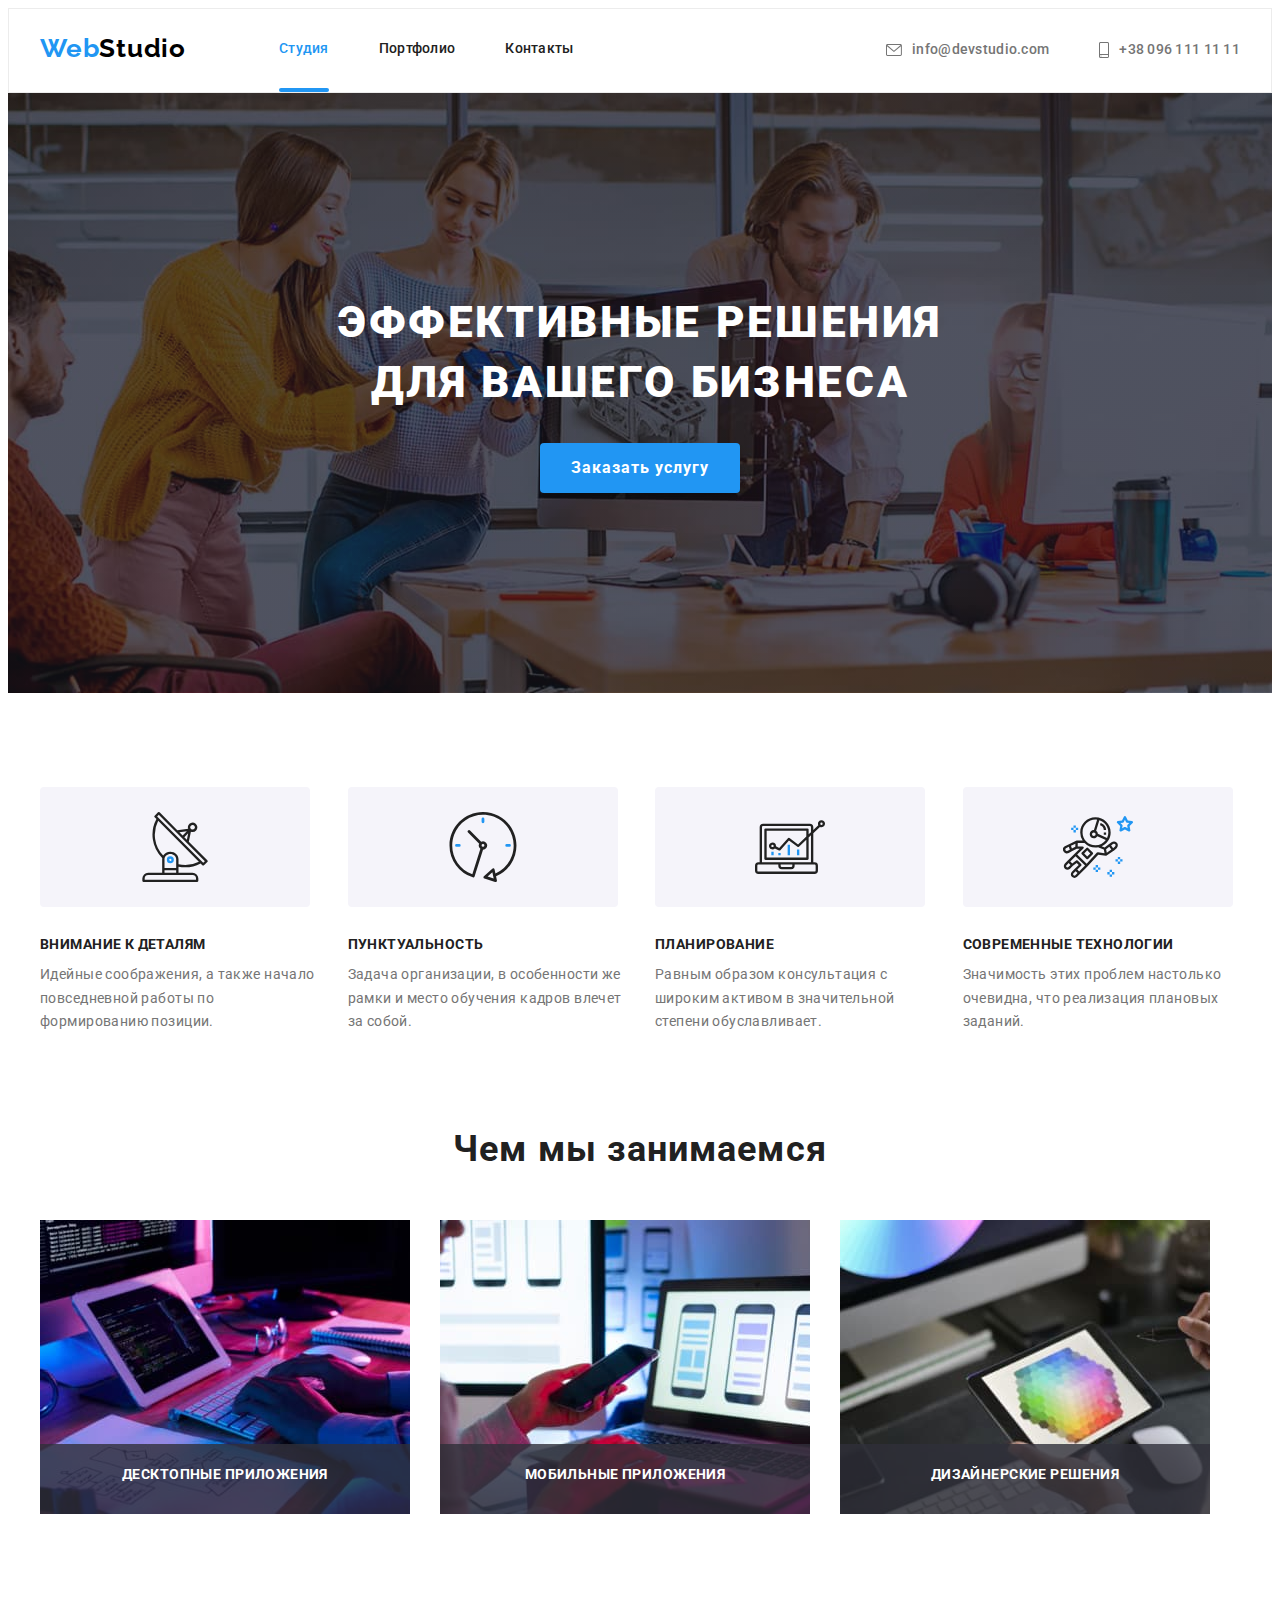
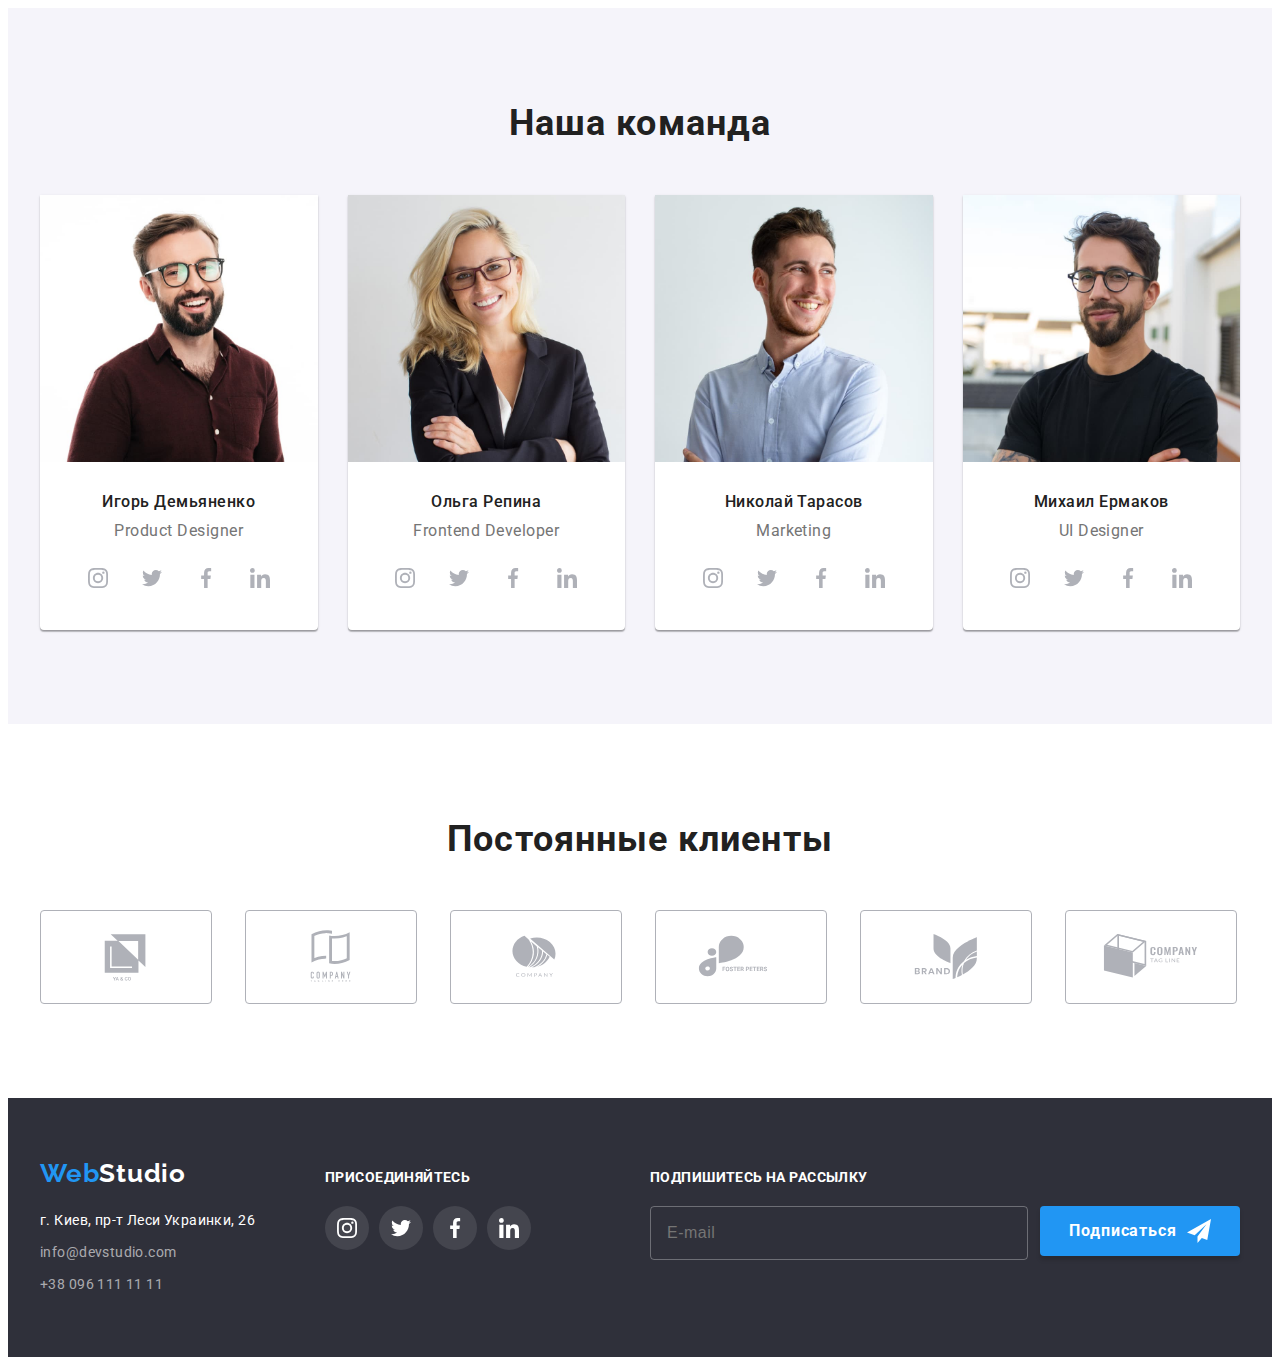
==== commit 7d84d072: "Revert "dd"" ====
--- a/index.html
+++ b/index.html
@@ -1,5 +1,5 @@
 <!DOCTYPE html>
-<html lang="en">
+<html lang="ru">
 <head>
     <meta charset="UTF-8">
     <meta http-equiv="X-UA-Compatible" content="IE=edge">
@@ -16,34 +16,441 @@
 </head>
 <body>
    <header class="header">
-       
+       <div class="container container--top">
+               <nav class="navigation">
+                   <div class="mob-content">
+           <a href="" lang="en" class="logo logo--dark link"> <span class="logo__accent">Web</span>Studio</a>
+                <button type="button" class="mob-open-btn">
+                <svg class="mob-open__icon" width="40" height="40">
+                    <use href="./images/icons.svg#icon-menu_40px"></use>
+                </svg>
+            </button>
+            </div>
+               <ul class="nav-list list"> 
+               <li class="nav__item"><a href="" class="nav__link link current">Студия</a></li>
+               <li class="nav__item"><a href="./portfolio.html" class="nav__link link">Портфолио</a></li>
+               <li class="nav__item"><a href="" class="nav__link link">Контакты</a></li>
+           </ul>
+       </nav>
+            <ul class="list-contacts list">
+                <li class="list-contacts__item list-contacts__item--top">
+                    <a href="mailto:info@devstudio.com" class="list-contacts__link link contacts-mail-link current "> 
+                <svg class="list-contacts__icon icon-envelope" width="16" height="12">
+                    <use href="./images/icons.svg#icon-envelope"></use>
+                </svg>  info@devstudio.com</a>
+                </li>
+                <li class="list-contacts__item">
+                        <a href="tel:+380961111111" class="list-contacts__link link contacts-tel-link">
+                        <svg class="list-contacts__icon icon-smartphone" width="10" height="16">
+                            <use href="./images/icons.svg#icon-smartphone"></use>
+                        </svg> +38 096 111 11 11</a>
+                    </li>
+            </ul>
+        </div>
+        <div class="mob-menu is-hidden">
+            <div class="container">
+                <div class="mob-menu-top">
+            <button type="button" class="mob-close-btn">
+        <svg class="mob-close__icon" width="40" height="40">
+        <use href="./images/icons.svg#icon-close_40px"></use>
+        </svg>
+            </button>
+                <ul class="mob-nav-list list">
+                <li class="mob-nav-list__item"><a href="" class="mob-nav-list__link link current">Студия</a></li>
+                <li class="mob-nav-list__item"><a href="./portfolio.html" class="mob-nav-list__link link">Портфолио</a></li>
+                <li class="mob-nav-list__item"><a href="" class="mob-nav-list__link link">Контакты</a></li>
+            </ul></div>
+        
+        <div class="mob-menu-bottom">
+        <ul class="mob-contacts-list list">
+            <li class="mob-contacts-list__item">
+                <a href="tel:+380961111111" class="mob-contacts-list__link tel-link link ">
+                    +38 096 111 11 11</a>
+            </li>
+            <li class="mob-contacts-list__item">
+                <a href="mailto:info@devstudio.com" class="mob-contacts-list__link mail-link link">
+                     info@devstudio.com</a>
+            </li>
+        </ul>
+        <ul class="mob-soc-list list">
+             <li class="mob-soc-list__item"><a href="" target="_blank"
+                  rel="noopener noreferrer nofollow" class="mob-soc-list__link link ">
+                Instagram</a></li>
+            <li class="mob-soc-list__item"><a href="" target="_blank"
+                  rel="noopener noreferrer nofollow" class="mob-soc-list__link link">
+                Twitter</a></li>
+            <li class="mob-soc-list__item"><a href="" target="_blank"
+                  rel="noopener noreferrer nofollow" class="mob-soc-list__link link">
+                Facebook</a></li>
+            <li class="mob-soc-list__item"><a href="" target="_blank"
+                  rel="noopener noreferrer nofollow" class="mob-soc-list__link link">
+                LinkedIn</a></li>
+        </ul>
+        </div>
+        </div>
+        </div>
           </header>
    <main>
-      <section class="advantages">
-          <ul class="advantages-list">
-              <h1>Advantages visually-hidden</h1>
-              <li class="advantages-item">
-          <img src="./images/milk1x.png" alt="milk" width="33px">
-          <p class="advantages-top-text">721</p>
-          <p class="advantages-bottom-text">Aliquam ac dui vel dui vulputate consectetur. Mauris massa.</p>
-        </li>
-          <li class="advantages-item">
-        <img src="./images/fruits1x.png" alt="fruits" width="50px">
-          <p class="advantages-top-text">16kg</p>
-          <p class="advantages-bottom-text">Aliquam ac dui vel dui vulputate consectetur. Mauris massa.</p>
-        </li>
-          <li class="advantages-item">
-        <img src="./images/ice1x.png" alt="icecream" width="44px">
-          <p class="advantages-top-text">84</p>
-          <p class="advantages-bottom-text">Aliquam ac dui vel dui vulputate consectetur. Mauris massa.</p>
-        </li>
-        </ul>
+      <section class="hero section">
+          <div class="container ">
+          <h1 class="hero__title title title--light">Эффективные решения для вашего бизнеса</h1>
+          <button type="button" class="hero__btn btn" data-modal-open >Заказать услугу</button>
+          </div>
       </section> 
-      
+      <section class="feature section">
+        <div class="container">
+          <h2  class="feature-top__title title title--dark visually-hidden">Преимущества</h2>
+          <ul class="feature-list list">
+              <li class="feature-list__item">
+                  <div class="feature-gallery">
+                    <svg class="feature-gallery__icon icon-antenna" width="70" height="70">
+                    <use href="./images/icons.svg#icon-antenna-1"></use>
+                </svg></div>
+                  <h3 class="feature-bottom__title title title--dark">Внимание к деталям</h3>
+                  <p class="feature__text">Идейные соображения, а также начало повседневной работы по формированию позиции.</p>
+              </li>
+              <li class="feature-list__item">
+                <div class="feature-gallery">
+                <svg class="feature-gallery__icon icon-clock" width="70" height="70">
+                    <use href="./images/icons.svg#icon-clock-1"></use>
+                </svg></div>
+                  <h3 class="feature-bottom__title title title--dark">Пунктуальность</h3>
+                  <p class="feature__text">Задача организации, в особенности  же рамки и место обучения кадров  влечет за собой.</p>
+              </li>
+              <li class="feature-list__item">
+                <div class="feature-gallery">
+                <svg class="feature-gallery__icon icon-diagram" width="70" height="70">
+                    <use href="./images/icons.svg#icon-diagram-1"></use>
+                </svg></div>
+                  <h3 class="feature-bottom__title title title--dark">Планирование</h3>
+                  <p class="feature__text">Равным образом консультация с  широким активом в значительной степени обуславливает.</p>
+              </li>
+              <li class="feature-list__item">
+                <div class="feature-gallery">
+                <svg class="feature-gallery__icon icon-astronaut" width="70" height="70">
+                    <use href="./images/icons.svg#icon-astronaut-1"></use>
+                </svg></div>
+                  <h3 class="feature-bottom__title title title--dark">Современные технологии</h3>
+                  <p class="feature__text">Значимость этих проблем настолько  очевидна, что реализация плановых заданий.</p>
+              </li>
+          </ul>
+          </div>
+      </section>
+      <section class="work section">
+          <div class="container">
+          <h2 class="work-top__title title title--dark">Чем мы занимаемся</h2>
+          <ul class="work-list list">
+              <li class="work-list__item">
+                <div class="work-thumb">
+                            <picture>
+                        <source srcset="./images/box1.jpg 1x,./images/box12x.jpg 2x" media="(min-width:1200px)"/>
+                         <img src="./images/box1.jpg" alt="работа с ноутбуками" width="370">
+                            </picture>
+                        <div class="work-thumb__title">
+                    <h3 class="work-bottom__title title title--light">Десктопные приложения</h3>
+                </div>
+                </div>
+            </li>
+              <li class="work-list__item">
+                  <div class="work-thumb">
+                    <picture>
+                        <source srcset="./images/box2.jpg 1x,./images/box22x.jpg 2x" media="(min-width:1200px)"/>
+                        <img src="./images/box2.jpg" alt="работа со сматрфоном" width="370">
+                    </picture>
+                    <div class="work-thumb__title">
+                    <h3 class="work-bottom__title title title--light">Мобильные приложения</h3>
+                </div>
+                </div>
+            </li>
+              <li class="work-list__item">
+                  <div class="work-thumb">
+                    <picture>
+                        <source srcset="./images/box3.jpg 1x,./images/box32x.jpg 2x" media="(min-width:1200px)"/>
+                        <img src="./images/box3.jpg" alt="работа с планшетом" width="370">
+                    </picture>
+                    <div class="work-thumb__title">
+                    <h3 class="work-bottom__title title title--light">Дизайнерские решения</h3>
+                </div>
+                </div>
+            </li>
+          </ul>
+        </div>
+      </section>
+      <section class="team section">
+          <div class="container">
+          <h2 class="team-top__title title title--dark">Наша команда</h2>
+          <ul class="team-list list">
+              <li class="team-list__item">
+                <picture>
+                    <source srcset="./images/photo1.jpg 1x,./images/photo12x.jpg 2x" media="(min-width:1200px)" />
+                    <source srcset="./images/photo1-tab.jpg 1x,./images/photo1-tab2x.jpg 2x" media="(min-width:768px)" />
+                    <source srcset="./images/photo1-mob.jpg 1x,./images/photo1-mob2x.jpg 2x" media="(min-width:320px)" />
+                    <img class="team-list__img" src="./images/photo1.jpg" alt="Product Designer" width="270">
+                </picture>
+                  <h3 class="team-bottom__title title title--dark">Игорь Демьяненко</h3>
+                  <p lang="en" class="team-list__text">Product Designer</p>
+                  <ul class="soc-list  list">
+                      <li class="soc-list__item "><a class="soc-list__link soc-list__link--white" href="">
+                          <svg class="soc-list__icon soc-list__icon--grey" width="20" height="20">
+                        <use href="./images/icons.svg#icon-instagram-2"></use>
+                    </svg></a></li>
+                      <li class="soc-list__item "><a class="soc-list__link soc-list__link--white" href="">
+                          <svg class="soc-list__icon soc-list__icon--grey" width="20" height="20">
+                        <use href="./images/icons.svg#icon-twitter-1"></use>
+                    </svg></a></li>
+                      <li class="soc-list__item "><a class="soc-list__link soc-list__link--white" href="">
+                          <svg class="soc-list__icon soc-list__icon--grey" width="20" height="20">
+                        <use href="./images/icons.svg#icon-facebook-1"></use>
+                    </svg></a></li>
+                      <li class="soc-list__item "><a class="soc-list__link soc-list__link--white" href="">
+                          <svg class="soc-list__icon soc-list__icon--grey" width="20" height="20">
+                        <use href="./images/icons.svg#icon-linkedin-1"></use>
+                    </svg></a></li>
+                  </ul>
+              </li>
+              <li class="team-list__item">
+                <picture>
+                    <source srcset="./images/photo2.jpg 1x,./images/photo22x.jpg 2x" media="(min-width:1200px)" />
+                    <source srcset="./images/photo2-tab.jpg 1x,./images/photo2-tab2x.jpg 2x" media="(min-width:768px)" />
+                    <source srcset="./images/photo2-mob.jpg 1x,./images/photo2-mob2x.jpg 2x" media="(min-width:320px)" />
+                    <img class="team-list__img" src="./images/photo2.jpg" alt="Ольга Репин" width="270">
+                </picture>
+                   <h3 class="team-bottom__title title title--dark">Ольга Репина</h3>
+                  <p lang="en" class="team-list__text">Frontend Developer</p>
+                <ul class="soc-list  list">
+                    <li class="soc-list__item "><a class="soc-list__link soc-list__link--white " href="">
+                            <svg class="soc-list__icon soc-list__icon--grey" width="20" height="20">
+                                <use href="./images/icons.svg#icon-instagram-2"></use>
+                            </svg></a></li>
+                    <li class="soc-list__item "><a class="soc-list__link soc-list__link--white" href="">
+                            <svg class="soc-list__icon soc-list__icon--grey" width="20" height="20">
+                                <use href="./images/icons.svg#icon-twitter-1"></use>
+                            </svg></a></li>
+                    <li class="soc-list__item "><a class="soc-list__link soc-list__link--white" href="">
+                            <svg class="soc-list__icon soc-list__icon--grey" width="20" height="20">
+                                <use href="./images/icons.svg#icon-facebook-1"></use>
+                            </svg></a></li>
+                    <li class="soc-list__item "><a class="soc-list__link soc-list__link--white" href="">
+                            <svg class="soc-list__icon soc-list__icon--grey" width="20" height="20">
+                                <use href="./images/icons.svg#icon-linkedin-1"></use>
+                            </svg></a></li>
+                </ul>
+              </li>
+              <li class="team-list__item">
+                <picture>
+                    <source srcset="./images/photo3.jpg 1x,./images/photo32x.jpg 2x" media="(min-width:1200px)" />
+                    <source srcset="./images/photo3-tab.jpg 1x,./images/photo3-tab2x.jpg 2x" media="(min-width:768px)" />
+                    <source srcset="./images/photo3-mob.jpg 1x,./images/photo3-mob2x.jpg 2x" media="(min-width:320px)" />
+                    <img class="team-list__img" src="./images/photo3.jpg" alt="Николай Тарасов" width="270">
+                </picture>
+                   <h3 class="team-bottom__title title title--dark">Николай Тарасов</h3>
+                  <p lang="en" class="team-list__text">Marketing</p>
+                <ul class="soc-list  list">
+                    <li class="soc-list__item"><a class="soc-list__link soc-list__link--white" href="">
+                            <svg class="soc-list__icon soc-list__icon--grey" width="20" height="20">
+                                <use href="./images/icons.svg#icon-instagram-2"></use>
+                            </svg></a></li>
+                    <li class="soc-list__item"><a class="soc-list__link soc-list__link--white" href="">
+                            <svg class="soc-list__icon soc-list__icon--grey" width="20" height="20">
+                                <use href="./images/icons.svg#icon-twitter-1"></use>
+                            </svg></a></li>
+                    <li class="soc-list__item"><a class="soc-list__link soc-list__link--white" href="">
+                            <svg class="soc-list__icon soc-list__icon--grey" width="20" height="20">
+                                <use href="./images/icons.svg#icon-facebook-1"></use>
+                            </svg></a></li>
+                    <li class="soc-list__item"><a class="soc-list__link soc-list__link--white" href="">
+                            <svg class="soc-list__icon soc-list__icon--grey" width="20" height="20">
+                                <use href="./images/icons.svg#icon-linkedin-1"></use>
+                            </svg></a></li>
+                </ul>
+              </li>
+              <li class="team-list__item">
+                <picture>
+                    <source srcset="./images/photo4.jpg 1x,./images/photo42x.jpg 2x" media="(min-width:1200px)" />
+                    <source srcset="./images/photo4-tab.jpg 1x,./images/photo4-tab2x.jpg 2x" media="(min-width:768px)" />
+                    <source srcset="./images/photo4-mob.jpg 1x,./images/photo4-mob2x.jpg 2x" media="(min-width:320px)" />
+                    <img class="team-list__img" src="./images/photo4.jpg" alt="Михаил Ермаков" width="270">
+                </picture>
+                    <h3 class="team-bottom__title title title--dark">Михаил Ермаков</h3>
+                  <p lang="en" class="team-list__text">UI Designer</p>
+                <ul class="soc-list  list">
+                    <li class="soc-list__item"><a class="soc-list__link soc-list__link--white" href="">
+                            <svg class="soc-list__icon soc-list__icon--grey" width="20" height="20">
+                                <use href="./images/icons.svg#icon-instagram-2"></use>
+                            </svg></a></li>
+                    <li class="soc-list__item"><a class="soc-list__link soc-list__link--white" href="">
+                            <svg class="soc-list__icon soc-list__icon--grey" width="20" height="20">
+                                <use href="./images/icons.svg#icon-twitter-1"></use>
+                            </svg></a></li>
+                    <li class="soc-list__item"><a class="soc-list__link soc-list__link--white" href="">
+                            <svg class="soc-list__icon soc-list__icon--grey" width="20" height="20">
+                                <use href="./images/icons.svg#icon-facebook-1"></use>
+                            </svg></a></li>
+                    <li class="soc-list__item"><a class="soc-list__link soc-list__link--white" href="">
+                            <svg class="soc-list__icon soc-list__icon--grey" width="20" height="20">
+                                <use href="./images/icons.svg#icon-linkedin-1"></use>
+                            </svg></a></li>
+                </ul>
+              </li>
+          </ul>
+        </div>
+      </section>
+      <section class="clients section">
+        <div class="container">
+            <h2 class="clients-top__title title title--dark">Постоянные клиенты</h2>
+            <ul class="logo-list list">
+                <li class="logo-list__item"><a class="logo-list__link" href="">
+                    <svg class="logo-list__icon" width="106" height="60">
+                        <use href="./images/icons.svg#icon-Logo"></use>
+                    </svg>
+                </a></li>
+                <li class="logo-list__item"><a class="logo-list__link" href="">
+                    <svg class="logo-list__icon" width="106" height="60">
+                        <use href="./images/icons.svg#icon-Logo1"></use>
+                    </svg>
+                </a></li>
+                <li class="logo-list__item"><a class="logo-list__link" href="">
+                    <svg class="logo-list__icon" width="106" height="60">
+                        <use href="./images/icons.svg#icon-Logo2"></use>
+                    </svg>
+                </a></li>
+                <li class="logo-list__item "><a class="logo-list__link" href="">
+                    <svg class="logo-list__icon" width="106" height="60">
+                        <use href="./images/icons.svg#icon-Logo3"></use>
+                    </svg>
+                </a></li>
+                <li class="logo-list__item"><a class="logo-list__link" href="">
+                    <svg class="logo-list__icon" width="106" height="60">
+                        <use href="./images/icons.svg#icon-Logo4"></use>
+                    </svg>
+                </a></li>
+                <li class="logo-list__item"><a class="logo-list__link" href="">
+                    <svg class="logo-list__icon" width="106" height="60">
+                        <use href="./images/icons.svg#icon-Logo5"></use>
+                    </svg>
+                </a></li>
+            </ul>
+        </div>
+      </section>
    </main>
    <footer class="footer">
-       
+       <div class="container container--bottom">
+           <div class="footer-content">
+           <div class="footer-address">
+    <a href="" lang="en" class="logo logo--light link"><span class="logo__accent">Web</span>Studio</a>
+       <address class="top-address">
+        <ul class="address-list list">
+            <li class="address-list__item address">г. Киев, пр-т Леси Украинки, 26</li>
+            <li class="address-list__item mail"><a href="mailto:info@devstudio.com" class="address-list__link link">info@devstudio.com</a></li>
+             <li class="address-list__item"><a href="tel:+380961111111" class="address-list__link link">+38 096 111 11 11</a></li>
+        </ul>
+    </address></div>
+    <div class="social">
+    <p class="social-text">присоединяйтесь</p>
+    <ul class="soc-list list">
+        <li class="soc-list__item"><a class="soc-list__link soc-list__link--grey" href="">
+            <svg class="soc-list__icon soc-list__icon--white" width="20" height="20">
+            <use href="./images/icons.svg#icon-instagram-2"></use>
+        </svg></a></li>
+        <li class="soc-list__item"><a class="soc-list__link soc-list__link--grey"  href="">
+            <svg class="soc-list__icon soc-list__icon--white" width="20" height="20">
+            <use href="./images/icons.svg#icon-twitter-1"></use>
+        </svg></a></li>
+        <li class="soc-list__item"><a class="soc-list__link soc-list__link--grey"  href="">
+            <svg class="soc-list__icon soc-list__icon--white" width="20" height="20">
+            <use href="./images/icons.svg#icon-facebook-1"></use>
+        </svg></a></li>
+        <li class="soc-list__item"><a class="soc-list__link soc-list__link--grey"  href="">
+            <svg class="soc-list__icon soc-list__icon--white" width="20" height="20">
+            <use href="./images/icons.svg#icon-linkedin-1"></use>
+        </svg></a></li>
+    </ul></div></div>
+    <div class="form">
+        <p class="form__text">Подпишитесь на рассылку</p>
+            <form class="form__content">
+            <input 
+            type="email"
+            class="form__input"
+            name="user-email"
+            placeholder="E-mail">
+            <button type="submit" class="form-btn btn">Подписаться
+                <svg class="form-icon" width="24" height="24">
+                    <use href="./images/icons.svg#icon-icon-send1"></use>
+                </svg>
+            </button>
+        </form>
+        </div>
+        </div>
        </footer>
-      
+       <div class="backdrop is-hidden" data-modal>
+           <div class="modal">
+               <svg class="modal-close" width="18" height="18" data-modal-close>
+                <use href="./images/icons.svg#icon-close-black-18dp-2-1"></use>
+               </svg>
+               <p class="modal__text">Оставьте свои данные, мы вам перезвоним</p>
+               <form>
+                <div class="modal-field">
+                    <label for="name" class="modal-field__label">Имя</label>
+                    <div class="modal-input-wrap">
+                    <input
+                     type="text"
+                     name="name"
+                     id="name"
+                     class="modal-field__input" />
+                    <svg class="modal-field__icon" width="18" height="18">
+                        <use href="./images/icons.svg#icon-person-black-18dp-1"></use>
+                    </svg></div>
+                </div>
+                <div class="modal-field">
+                    <label for="tel" class="modal-field__label">Телефон</label>
+                    <div class="modal-input-wrap">
+                    <input
+                     type="tel"
+                     name="tel"
+                     id="tel" 
+                     class="modal-field__input"/>
+                    <svg class="modal-field__icon" width="18" height="18">
+                        <use href="./images/icons.svg#icon-phone-black-18dp-1"></use>
+                    </svg></div>
+                </div>
+                <div class="modal-field">
+                    <label for="email" class="modal-field__label">Почта</label>
+                    <div class="modal-input-wrap">
+                    <input 
+                     type="email"
+                     name="email"
+                     id="email"
+                     class="modal-field__input"
+                     />
+                    <svg  class="modal-field__icon" width="18" height="18">
+                        <use href="./images/icons.svg#icon-email-black-18dp-1"></use>
+                    </svg></div>
+                </div>
+                <div class="modal-area">
+                    <label for="text" class="modal-field__label">Комментарий</label>
+                <textarea
+                    name="text"
+                    id="text"
+                    placeholder="Введите текст"
+                    class="modal-area__input"
+                ></textarea>
+                </div>
+                <div class="modal-check">
+                    <input
+                    type="checkbox" 
+                    class="modal-check__input visually-hidden"
+                    id="checkbox"
+                    name="policy" 
+                    value="policy" />
+                    <label for="checkbox" 
+                    class="modal-check__label">Соглашаюсь с рассылкой и принимаю<a href="" class="modal-check__link">Условия договора</a>
+                    </label>
+                </div>
+                <button type="submit" class="modal-btn">Отправить</button>
+               </form>
+           </div>
+       </div>
+    <script src="./js/modal.js"></script>
+    <script src="./js/mobile-menu.js"></script>
 </body>
 </html>